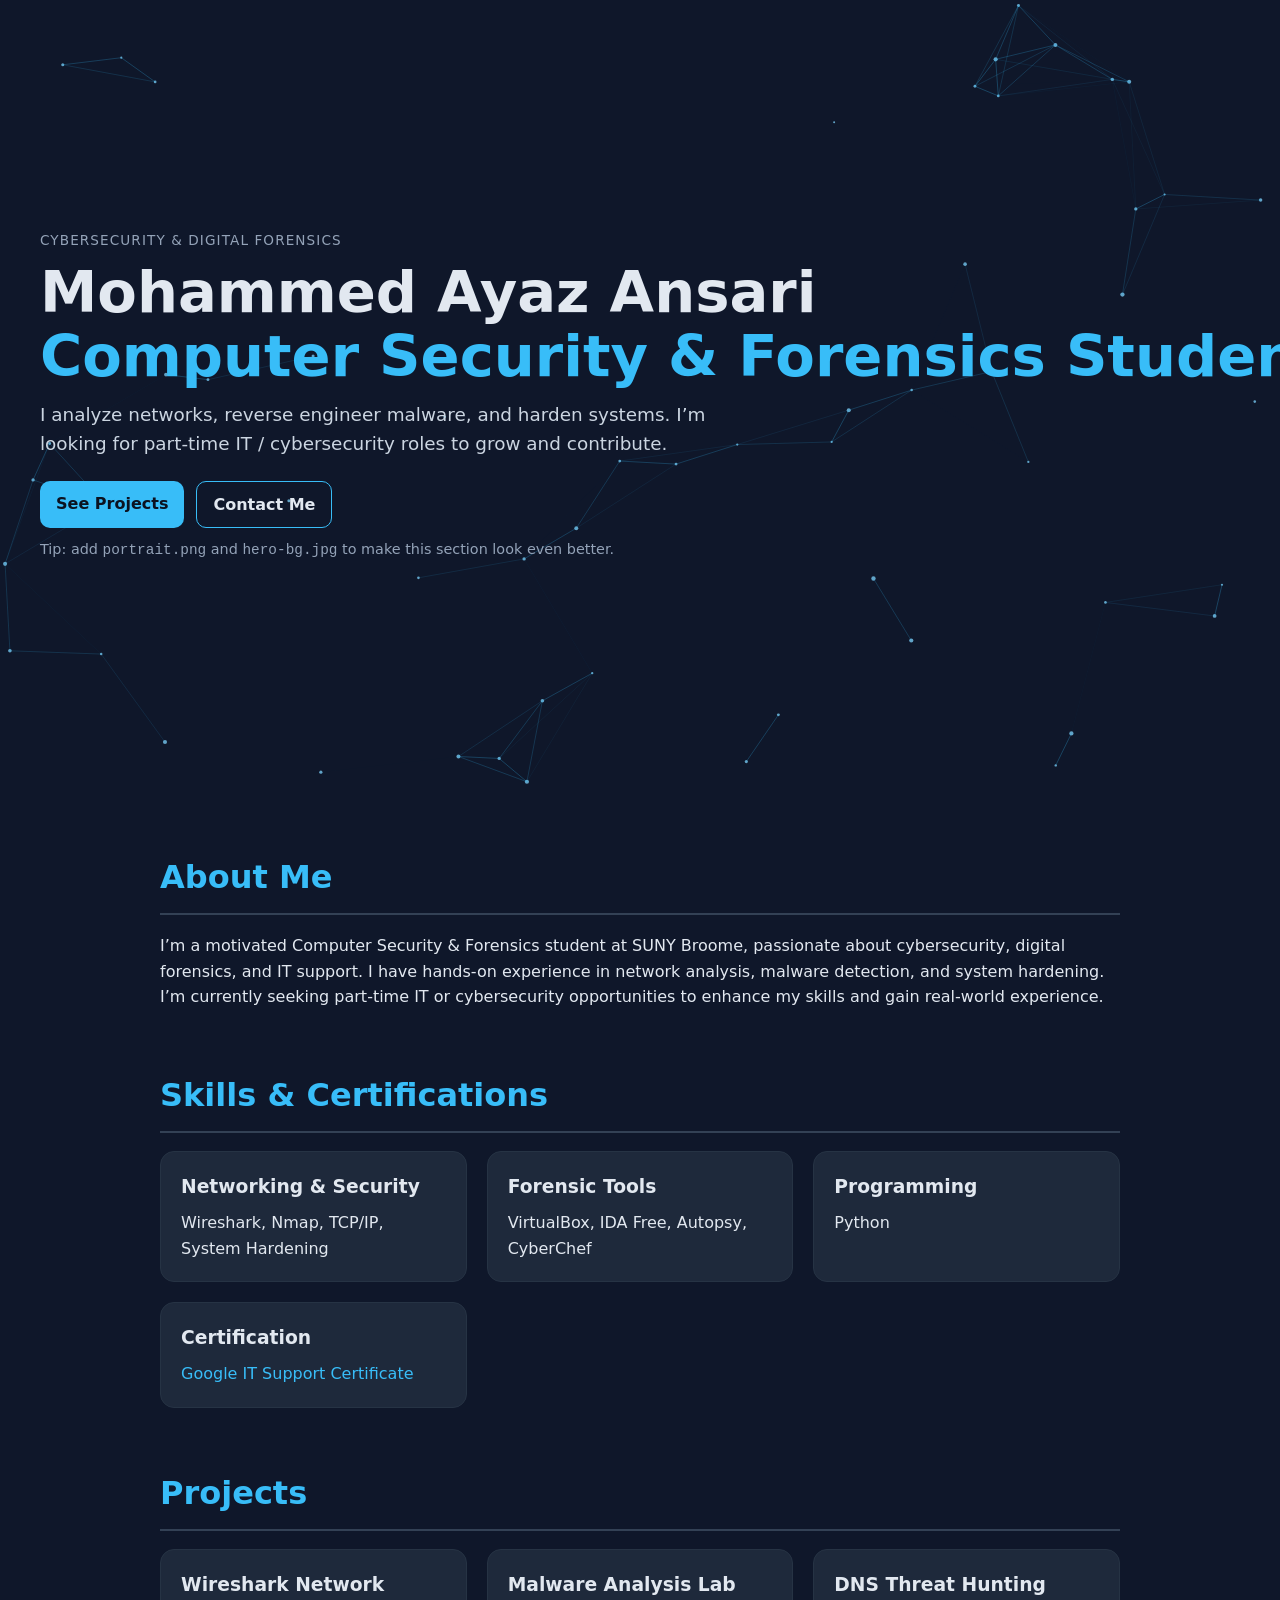
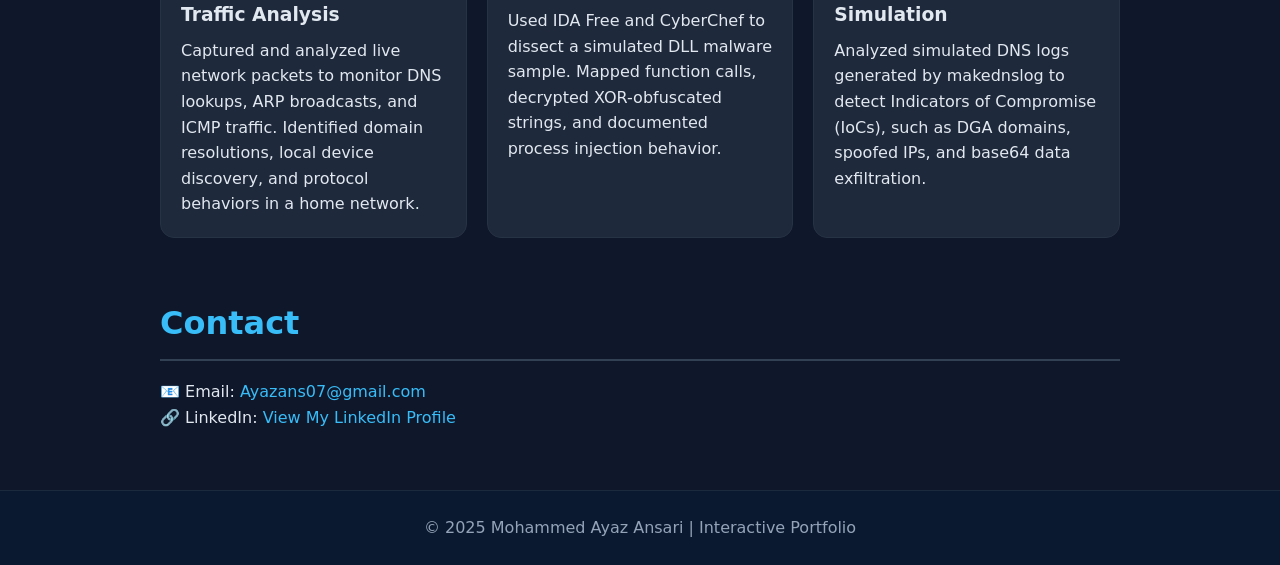
==== index.html @ b7a6ee18 "Update index.html" ====
<!DOCTYPE html>
<html lang="en">
<head>
  <meta charset="UTF-8" />
  <meta name="viewport" content="width=device-width, initial-scale=1.0"/>
  <title>Mohammed Ayaz Ansari | Cybersecurity Portfolio</title>
  <style>
    :root{
      --bg:#0f172a;        /* slate-900 */
      --panel:#1e293b;     /* slate-800 */
      --muted:#94a3b8;     /* slate-400 */
      --text:#e2e8f0;      /* slate-200 */
      --brand:#38bdf8;     /* sky-400 */
      --brand-2:#7dd3fc;   /* sky-300 */
    }
    *{margin:0;padding:0;box-sizing:border-box}
    html{scroll-behavior:smooth}
    body{background:var(--bg);color:var(--text);font-family:'Segoe UI',system-ui,-apple-system,Roboto,Arial,sans-serif;line-height:1.6}

    /* ===== Top Hero (split layout + particles) ===== */
    header.hero{
      position:relative;min-height:88vh;display:grid;place-items:center;overflow:hidden;
      padding:40px 20px;
      background:
        linear-gradient(to right, rgba(15,23,42,.9), rgba(15,23,42,.6)),
        url('hero-bg.jpg') center/cover no-repeat;
    }
    /* particle canvas sits behind content */
    #particles{
      position:absolute;inset:0;z-index:0;
    }
    .hero-inner{
      position:relative;z-index:1; /* above particles */
      max-width:1200px;width:100%;
      display:grid;grid-template-columns:1.2fr .8fr;gap:32px;align-items:center;
    }
    .eyebrow{
      letter-spacing:.08em;text-transform:uppercase;font-size:.85rem;color:var(--muted);
    }
    h1.hero-title{
      font-size:clamp(2rem,4vw + .5rem,3.6rem);line-height:1.1;margin:10px 0 10px;
    }
    .hero-title .name{color:var(--text);font-weight:800}
    .hero-title .typed{color:var(--brand);font-weight:700;white-space:nowrap}
    p.hero-sub{max-width:60ch;color:#cbd5e1;font-size:clamp(1rem,.6vw + .8rem,1.15rem);margin:12px 0 22px}
    .cta{display:flex;gap:12px;flex-wrap:wrap}
    .btn{padding:10px 16px;border-radius:10px;background:var(--brand);color:#0b1220;font-weight:600;text-decoration:none}
    .btn.ghost{background:transparent;border:1.5px solid var(--brand);color:var(--text)}

    .hero-image{display:flex;justify-content:center;align-items:end;min-height:320px}
    .hero-image img{
      width:min(420px,80%);height:auto;border-radius:16px;
      filter:drop-shadow(0 18px 30px rgba(56,189,248,.25));
      transform:translateY(6px)
    }
    .hint{margin-top:10px;font-size:.9rem;color:var(--muted)}

    @media (max-width:900px){
      .hero-inner{grid-template-columns:1fr}
      .hero-image{order:-1;min-height:220px}
      .hero-image img{width:62%}
    }

    /* ===== Sections ===== */
    section{max-width:1000px;margin:60px auto;padding:0 20px;opacity:0;transform:translateY(40px);transition:all .8s ease-out}
    section.visible{opacity:1;transform:translateY(0)}
    section h2{
      font-size:2rem;margin-bottom:18px;color:var(--brand);
      border-bottom:2px solid #334155;padding-bottom:10px
    }

    .skills,.projects{display:grid;grid-template-columns:repeat(auto-fit,minmax(250px,1fr));gap:20px}
    .card{
      background:var(--panel);padding:20px;border-radius:14px;
      transition:transform .5s ease, background .35s ease, box-shadow .35s ease;
      border:1px solid #263344
    }
    .card:hover{transform:translateY(-4px);background:#253246;box-shadow:0 10px 28px rgba(56,189,248,.18)}
    .card h3{margin-bottom:8px}

    a{color:var(--brand);text-decoration:none}
    footer{text-align:center;padding:24px;background:#0a192f;color:#94a3b8;margin-top:40px;border-top:1px solid #1b2a3d}
  </style>
</head>
<body>

  <!-- ===== HERO ===== -->
  <header class="hero">
    <canvas id="particles" aria-hidden="true"></canvas>

    <div class="hero-inner">
      <div class="hero-content">
        <p class="eyebrow">Cybersecurity & Digital Forensics</p>
        <h1 class="hero-title">
          <span class="name">Mohammed Ayaz Ansari</span><br/>
          <span class="typed" id="typed">Loading…</span>
        </h1>
        <p class="hero-sub">
          I analyze networks, reverse engineer malware, and harden systems.
          I’m looking for part-time IT / cybersecurity roles to grow and contribute.
        </p>
        <div class="cta">
          <a class="btn" href="#projects">See Projects</a>
          <a class="btn ghost" href="#contact">Contact Me</a>
        </div>
        <p class="hint">Tip: add <code>portrait.png</code> and <code>hero-bg.jpg</code> to make this section look even better.</p>
      </div>

      <div class="hero-image">
        <!-- If you later add a transparent cutout, name it portrait.png and swap the src -->
        <img src="profile.jpg" alt="Portrait of Mohammed Ayaz Ansari">
      </div>
    </div>
  </header>

  <!-- ===== ABOUT ===== -->
  <section id="about">
    <h2>About Me</h2>
    <p>
      I’m a motivated Computer Security & Forensics student at SUNY Broome, passionate about cybersecurity,
      digital forensics, and IT support. I have hands-on experience in network analysis, malware detection, and
      system hardening. I’m currently seeking part-time IT or cybersecurity opportunities to enhance my skills
      and gain real-world experience.
    </p>
  </section>

  <!-- ===== SKILLS ===== -->
  <section id="skills">
    <h2>Skills & Certifications</h2>
    <div class="skills">
      <div class="card">
        <h3>Networking & Security</h3>
        <p>Wireshark, Nmap, TCP/IP, System Hardening</p>
      </div>
      <div class="card">
        <h3>Forensic Tools</h3>
        <p>VirtualBox, IDA Free, Autopsy, CyberChef</p>
      </div>
      <div class="card">
        <h3>Programming</h3>
        <p>Python</p>
      </div>
      <div class="card">
        <h3>Certification</h3>
        <p><a href="https://coursera.org/verify/UZCYGSSQH49L" target="_blank" rel="noopener">Google IT Support Certificate</a></p>
      </div>
    </div>
  </section>

  <!-- ===== PROJECTS ===== -->
  <section id="projects">
    <h2>Projects</h2>
    <div class="projects">
      <div class="card">
        <h3>Wireshark Network Traffic Analysis</h3>
        <p>Captured and analyzed live network packets to monitor DNS lookups, ARP broadcasts, and ICMP traffic. Identified domain resolutions, local device discovery, and protocol behaviors in a home network.</p>
      </div>
      <div class="card">
        <h3>Malware Analysis Lab</h3>
        <p>Used IDA Free and CyberChef to dissect a simulated DLL malware sample. Mapped function calls, decrypted XOR-obfuscated strings, and documented process injection behavior.</p>
      </div>
      <div class="card">
        <h3>DNS Threat Hunting Simulation</h3>
        <p>Analyzed simulated DNS logs generated by makednslog to detect Indicators of Compromise (IoCs), such as DGA domains, spoofed IPs, and base64 data exfiltration.</p>
      </div>
    </div>
  </section>

  <!-- ===== CONTACT ===== -->
  <section id="contact">
    <h2>Contact</h2>
    <p>📧 Email: <a href="mailto:Ayazans07@gmail.com">Ayazans07@gmail.com</a></p>
    <p>🔗 LinkedIn: <a href="https://www.linkedin.com/public-profile/settings?trk=d_flagship3_profile_self_view_public_profile" target="_blank" rel="noopener">View My LinkedIn Profile</a></p>
  </section>

  <footer>
    &copy; 2025 Mohammed Ayaz Ansari | Interactive Portfolio
  </footer>

  <script>
    /* ========= Typing Effect ========= */
    (function(){
      const el = document.getElementById('typed');
      const roles = [
        "Computer Security & Forensics Student",
        "Malware Analysis Enthusiast",
        "Network Forensics Explorer",
        "Aspiring Cybersecurity Specialist"
      ];
      let i = 0, j = 0, typing = true, pause = 900;

      function tick(){
        const word = roles[i % roles.length];
        if(typing){
          el.textContent = word.slice(0, j++);
          if(j > word.length){ typing = false; setTimeout(tick, pause); return; }
        }else{
          el.textContent = word.slice(0, j--);
          if(j < 0){ typing = true; i++; }
        }
        setTimeout(tick, typing ? 45 : 35);
      }
      tick();
    })();

    /* ========= Particles Background (lightweight) ========= */
    (function(){
      const canvas = document.getElementById('particles');
      const ctx = canvas.getContext('2d');
      let W, H, points = [];

      function size(){ W = canvas.width = window.innerWidth; H = canvas.height = Math.max(400, window.innerHeight*0.88); }
      function rand(min,max){ return Math.random()*(max-min)+min; }

      function init(){
        size();
        points = [];
        const count = Math.min(90, Math.floor(W*H/18000));
        for(let i=0;i<count;i++){
          points.push({
            x: rand(0,W), y: rand(0,H),
            vx: rand(-.35,.35), vy: rand(-.35,.35),
            r: rand(1,2.2)
          });
        }
      }

      function step(){
        ctx.clearRect(0,0,W,H);
        // draw & move
        for(const p of points){
          p.x += p.vx; p.y += p.vy;
          if(p.x<0||p.x>W) p.vx*=-1;
          if(p.y<0||p.y>H) p.vy*=-1;

          ctx.beginPath();
          ctx.arc(p.x,p.y,p.r,0,Math.PI*2);
          ctx.fillStyle = "rgba(125, 211, 252, .75)"; // sky-300
          ctx.fill();
        }
        // soft connections
        for(let i=0;i<points.length;i++){
          for(let j=i+1;j<points.length;j++){
            const a = points[i], b = points[j];
            const dx = a.x-b.x, dy = a.y-b.y, d2 = dx*dx + dy*dy;
            if(d2 < 140*140){
              const alpha = 1 - (d2 / (140*140));
              ctx.strokeStyle = `rgba(56,189,248, ${alpha*.28})`; // sky-400
              ctx.lineWidth = 1;
              ctx.beginPath(); ctx.moveTo(a.x,a.y); ctx.lineTo(b.x,b.y); ctx.stroke();
            }
          }
        }
        requestAnimationFrame(step);
      }

      window.addEventListener('resize', init);
      init(); step();
    })();

    /* ========= Scroll reveal ========= */
    (function(){
      const sections = document.querySelectorAll('section');
      const io = new IntersectionObserver(entries=>{
        entries.forEach(e=>{ if(e.isIntersecting) e.target.classList.add('visible'); });
      }, {threshold:.18});
      sections.forEach(s=>io.observe(s));
    })();
  </script>
</body>
</html>
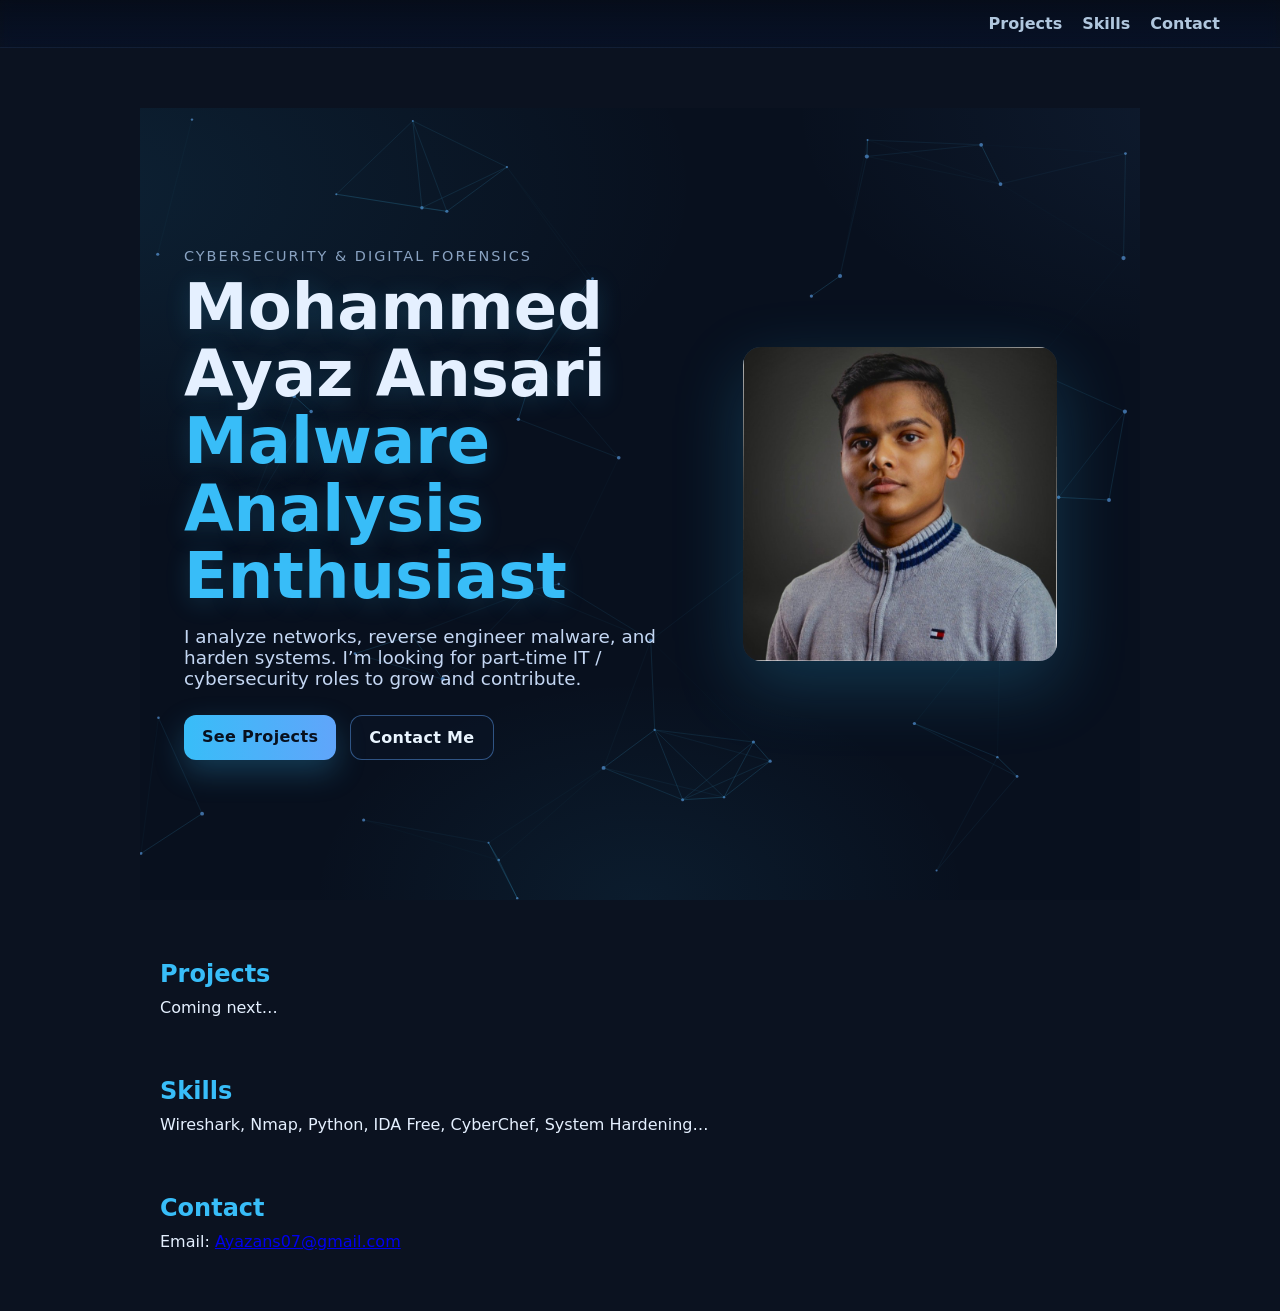
==== commit b04ba906: "Update index.html" ====
--- a/index.html
+++ b/index.html
@@ -1,271 +1,211 @@
 <!DOCTYPE html>
 <html lang="en">
 <head>
-  <meta charset="UTF-8" />
-  <meta name="viewport" content="width=device-width, initial-scale=1.0"/>
-  <title>Mohammed Ayaz Ansari | Cybersecurity Portfolio</title>
-  <style>
-    :root{
-      --bg:#0f172a;        /* slate-900 */
-      --panel:#1e293b;     /* slate-800 */
-      --muted:#94a3b8;     /* slate-400 */
-      --text:#e2e8f0;      /* slate-200 */
-      --brand:#38bdf8;     /* sky-400 */
-      --brand-2:#7dd3fc;   /* sky-300 */
-    }
-    *{margin:0;padding:0;box-sizing:border-box}
-    html{scroll-behavior:smooth}
-    body{background:var(--bg);color:var(--text);font-family:'Segoe UI',system-ui,-apple-system,Roboto,Arial,sans-serif;line-height:1.6}
-
-    /* ===== Top Hero (split layout + particles) ===== */
-    header.hero{
-      position:relative;min-height:88vh;display:grid;place-items:center;overflow:hidden;
-      padding:40px 20px;
-      background:
-        linear-gradient(to right, rgba(15,23,42,.9), rgba(15,23,42,.6)),
-        url('hero-bg.jpg') center/cover no-repeat;
-    }
-    /* particle canvas sits behind content */
-    #particles{
-      position:absolute;inset:0;z-index:0;
-    }
-    .hero-inner{
-      position:relative;z-index:1; /* above particles */
-      max-width:1200px;width:100%;
-      display:grid;grid-template-columns:1.2fr .8fr;gap:32px;align-items:center;
-    }
-    .eyebrow{
-      letter-spacing:.08em;text-transform:uppercase;font-size:.85rem;color:var(--muted);
-    }
-    h1.hero-title{
-      font-size:clamp(2rem,4vw + .5rem,3.6rem);line-height:1.1;margin:10px 0 10px;
-    }
-    .hero-title .name{color:var(--text);font-weight:800}
-    .hero-title .typed{color:var(--brand);font-weight:700;white-space:nowrap}
-    p.hero-sub{max-width:60ch;color:#cbd5e1;font-size:clamp(1rem,.6vw + .8rem,1.15rem);margin:12px 0 22px}
-    .cta{display:flex;gap:12px;flex-wrap:wrap}
-    .btn{padding:10px 16px;border-radius:10px;background:var(--brand);color:#0b1220;font-weight:600;text-decoration:none}
-    .btn.ghost{background:transparent;border:1.5px solid var(--brand);color:var(--text)}
-
-    .hero-image{display:flex;justify-content:center;align-items:end;min-height:320px}
-    .hero-image img{
-      width:min(420px,80%);height:auto;border-radius:16px;
-      filter:drop-shadow(0 18px 30px rgba(56,189,248,.25));
-      transform:translateY(6px)
-    }
-    .hint{margin-top:10px;font-size:.9rem;color:var(--muted)}
-
-    @media (max-width:900px){
-      .hero-inner{grid-template-columns:1fr}
-      .hero-image{order:-1;min-height:220px}
-      .hero-image img{width:62%}
-    }
-
-    /* ===== Sections ===== */
-    section{max-width:1000px;margin:60px auto;padding:0 20px;opacity:0;transform:translateY(40px);transition:all .8s ease-out}
-    section.visible{opacity:1;transform:translateY(0)}
-    section h2{
-      font-size:2rem;margin-bottom:18px;color:var(--brand);
-      border-bottom:2px solid #334155;padding-bottom:10px
-    }
-
-    .skills,.projects{display:grid;grid-template-columns:repeat(auto-fit,minmax(250px,1fr));gap:20px}
-    .card{
-      background:var(--panel);padding:20px;border-radius:14px;
-      transition:transform .5s ease, background .35s ease, box-shadow .35s ease;
-      border:1px solid #263344
-    }
-    .card:hover{transform:translateY(-4px);background:#253246;box-shadow:0 10px 28px rgba(56,189,248,.18)}
-    .card h3{margin-bottom:8px}
-
-    a{color:var(--brand);text-decoration:none}
-    footer{text-align:center;padding:24px;background:#0a192f;color:#94a3b8;margin-top:40px;border-top:1px solid #1b2a3d}
-  </style>
+<meta charset="utf-8" />
+<meta name="viewport" content="width=device-width, initial-scale=1" />
+<title>Mohammed Ayaz Ansari | Cybersecurity Portfolio</title>
+
+<style>
+  :root{
+    --bg:#0b1220;           /* deep navy */
+    --panel:#0f172a;        /* slate-900 */
+    --muted:#8aa3c2;        /* slate-400/blue */
+    --text:#e5f0ff;         /* light */
+    --brand:#38bdf8;        /* sky-400 */
+    --brand-2:#60a5fa;      /* blue-400 */
+    --ring:#134e6f;         /* accent ring */
+  }
+  *{box-sizing:border-box;margin:0;padding:0}
+  html{scroll-behavior:smooth}
+  body{font-family:system-ui,-apple-system,Segoe UI,Roboto,Inter,Arial,sans-serif;background:var(--bg);color:var(--text);}
+
+  /* ====== NAV (sticky) ====== */
+  header{
+    position:sticky; top:0; z-index:30;
+    backdrop-filter:saturate(150%) blur(6px);
+    background:linear-gradient(180deg, rgba(5,10,20,.6), rgba(5,10,20,0));
+    border-bottom:1px solid rgba(96,165,250,.12);
+  }
+  .nav{
+    max-width:1200px;margin:auto;padding:14px 20px;display:flex;gap:20px;align-items:center;justify-content:flex-end;
+  }
+  .nav a{color:#cfe7ff;text-decoration:none;font-weight:600;opacity:.85}
+  .nav a:hover{opacity:1;text-shadow:0 0 12px var(--brand)}
+
+  /* ====== HERO ====== */
+  .hero{
+    position:relative;min-height:88vh;display:grid;place-items:center;overflow:hidden;
+    background:
+      radial-gradient(1200px 600px at -10% 10%, rgba(56,189,248,.10), transparent 55%),
+      radial-gradient(900px 500px at 110% 0%, rgba(96,165,250,.08), transparent 50%),
+      radial-gradient(600px 400px at 50% 100%, rgba(56,189,248,.07), transparent 55%),
+      #08101e;
+  }
+  /* optional soft photo backdrop */
+  .hero::before{
+    content:""; position:absolute; inset:0; z-index:0;
+    background: url('hero-bg.jpg') center/cover no-repeat;
+    opacity:.08; pointer-events:none;
+  }
+  /* network particles canvas */
+  #net{
+    position:absolute; inset:0; z-index:1; pointer-events:none;
+    opacity:.65; mix-blend-mode:screen;
+  }
+
+  .hero-inner{
+    position:relative; z-index:2;
+    max-width:1200px; width:100%; padding:60px 24px;
+    display:grid; grid-template-columns:1.1fr .9fr; gap:40px; align-items:center;
+  }
+  .eyebrow{
+    letter-spacing:.14em; text-transform:uppercase; color:var(--muted);
+    font-size:.9rem; margin-bottom:10px;
+  }
+  .title{
+    line-height:1.05; font-weight:800;
+    font-size:clamp(2rem, calc(1.2rem + 3.5vw), 4rem);
+    text-shadow:0 4px 24px rgba(56,189,248,.18);
+  }
+  .title .line-2{ color:var(--brand); display:block; }
+  .sub{
+    margin-top:16px; max-width:60ch; color:#cfe2ff; opacity:.95;
+    font-size:clamp(1rem, .6vw + .9rem, 1.15rem);
+  }
+
+  .cta{ display:flex; gap:14px; margin-top:26px; flex-wrap:wrap; }
+  .btn{
+    padding:12px 18px; border-radius:12px; font-weight:700; letter-spacing:.02em;
+    text-decoration:none; display:inline-block; transition:transform .15s ease, box-shadow .2s ease;
+  }
+  .btn.primary{ background:linear-gradient(90deg, var(--brand), var(--brand-2)); color:#08101e; box-shadow:0 12px 30px rgba(56,189,248,.25);}
+  .btn.ghost{ border:1.5px solid rgba(96,165,250,.45); color:#eaf5ff; background:rgba(14,25,44,.35); }
+  .btn:hover{ transform:translateY(-2px); box-shadow:0 16px 36px rgba(56,189,248,.33); }
+
+  /* photo card */
+  .photo-wrap{
+    justify-self:center; width:min(420px, 80%); aspect-ratio:1/1; border-radius:18px; overflow:hidden;
+    box-shadow:0 24px 70px rgba(56,189,248,.22), inset 0 0 0 1px rgba(96,165,250,.25);
+    position:relative; isolation:isolate;
+  }
+  .photo-wrap::after{
+    content:""; position:absolute; inset:-18px; border-radius:28px; z-index:-1;
+    background:radial-gradient(400px 220px at 20% 10%, rgba(56,189,248,.25), transparent 60%);
+    filter:blur(30px);
+  }
+  .photo{ width:100%; height:100%; object-fit:cover; display:block; }
+
+  /* ===== Sections (placeholders so links work; fill later) ===== */
+  section{max-width:1000px;margin:60px auto;padding:0 20px;}
+  h2{color:var(--brand); margin-bottom:10px}
+
+  @media (max-width:960px){
+    .hero-inner{ grid-template-columns:1fr; gap:28px; }
+    .photo-wrap{ width:min(360px, 85%); }
+  }
+</style>
 </head>
 <body>
 
-  <!-- ===== HERO ===== -->
-  <header class="hero">
-    <canvas id="particles" aria-hidden="true"></canvas>
-
-    <div class="hero-inner">
-      <div class="hero-content">
-        <p class="eyebrow">Cybersecurity & Digital Forensics</p>
-        <h1 class="hero-title">
-          <span class="name">Mohammed Ayaz Ansari</span><br/>
-          <span class="typed" id="typed">Loading…</span>
-        </h1>
-        <p class="hero-sub">
-          I analyze networks, reverse engineer malware, and harden systems.
-          I’m looking for part-time IT / cybersecurity roles to grow and contribute.
-        </p>
-        <div class="cta">
-          <a class="btn" href="#projects">See Projects</a>
-          <a class="btn ghost" href="#contact">Contact Me</a>
-        </div>
-        <p class="hint">Tip: add <code>portrait.png</code> and <code>hero-bg.jpg</code> to make this section look even better.</p>
-      </div>
-
-      <div class="hero-image">
-        <!-- If you later add a transparent cutout, name it portrait.png and swap the src -->
-        <img src="profile.jpg" alt="Portrait of Mohammed Ayaz Ansari">
+<header>
+  <nav class="nav">
+    <a href="#projects">Projects</a>
+    <a href="#skills">Skills</a>
+    <a href="#contact">Contact</a>
+  </nav>
+</header>
+
+<section class="hero" aria-label="Hero">
+  <canvas id="net"></canvas>
+
+  <div class="hero-inner">
+    <div>
+      <div class="eyebrow">CYBERSECURITY & DIGITAL FORENSICS</div>
+      <h1 class="title">
+        Mohammed Ayaz Ansari
+        <span class="line-2">Malware Analysis Enthusiast</span>
+      </h1>
+      <p class="sub">
+        I analyze networks, reverse engineer malware, and harden systems.
+        I’m looking for part-time IT / cybersecurity roles to grow and contribute.
+      </p>
+      <div class="cta">
+        <a class="btn primary" href="#projects">See Projects</a>
+        <a class="btn ghost" href="#contact">Contact Me</a>
       </div>
     </div>
-  </header>
-
-  <!-- ===== ABOUT ===== -->
-  <section id="about">
-    <h2>About Me</h2>
-    <p>
-      I’m a motivated Computer Security & Forensics student at SUNY Broome, passionate about cybersecurity,
-      digital forensics, and IT support. I have hands-on experience in network analysis, malware detection, and
-      system hardening. I’m currently seeking part-time IT or cybersecurity opportunities to enhance my skills
-      and gain real-world experience.
-    </p>
-  </section>
-
-  <!-- ===== SKILLS ===== -->
-  <section id="skills">
-    <h2>Skills & Certifications</h2>
-    <div class="skills">
-      <div class="card">
-        <h3>Networking & Security</h3>
-        <p>Wireshark, Nmap, TCP/IP, System Hardening</p>
-      </div>
-      <div class="card">
-        <h3>Forensic Tools</h3>
-        <p>VirtualBox, IDA Free, Autopsy, CyberChef</p>
-      </div>
-      <div class="card">
-        <h3>Programming</h3>
-        <p>Python</p>
-      </div>
-      <div class="card">
-        <h3>Certification</h3>
-        <p><a href="https://coursera.org/verify/UZCYGSSQH49L" target="_blank" rel="noopener">Google IT Support Certificate</a></p>
-      </div>
+
+    <div class="photo-wrap">
+      <img src="profile.jpg" alt="Portrait of Mohammed Ayaz Ansari" class="photo">
     </div>
-  </section>
-
-  <!-- ===== PROJECTS ===== -->
-  <section id="projects">
-    <h2>Projects</h2>
-    <div class="projects">
-      <div class="card">
-        <h3>Wireshark Network Traffic Analysis</h3>
-        <p>Captured and analyzed live network packets to monitor DNS lookups, ARP broadcasts, and ICMP traffic. Identified domain resolutions, local device discovery, and protocol behaviors in a home network.</p>
-      </div>
-      <div class="card">
-        <h3>Malware Analysis Lab</h3>
-        <p>Used IDA Free and CyberChef to dissect a simulated DLL malware sample. Mapped function calls, decrypted XOR-obfuscated strings, and documented process injection behavior.</p>
-      </div>
-      <div class="card">
-        <h3>DNS Threat Hunting Simulation</h3>
-        <p>Analyzed simulated DNS logs generated by makednslog to detect Indicators of Compromise (IoCs), such as DGA domains, spoofed IPs, and base64 data exfiltration.</p>
-      </div>
-    </div>
-  </section>
-
-  <!-- ===== CONTACT ===== -->
-  <section id="contact">
-    <h2>Contact</h2>
-    <p>📧 Email: <a href="mailto:Ayazans07@gmail.com">Ayazans07@gmail.com</a></p>
-    <p>🔗 LinkedIn: <a href="https://www.linkedin.com/public-profile/settings?trk=d_flagship3_profile_self_view_public_profile" target="_blank" rel="noopener">View My LinkedIn Profile</a></p>
-  </section>
-
-  <footer>
-    &copy; 2025 Mohammed Ayaz Ansari | Interactive Portfolio
-  </footer>
-
-  <script>
-    /* ========= Typing Effect ========= */
-    (function(){
-      const el = document.getElementById('typed');
-      const roles = [
-        "Computer Security & Forensics Student",
-        "Malware Analysis Enthusiast",
-        "Network Forensics Explorer",
-        "Aspiring Cybersecurity Specialist"
-      ];
-      let i = 0, j = 0, typing = true, pause = 900;
-
-      function tick(){
-        const word = roles[i % roles.length];
-        if(typing){
-          el.textContent = word.slice(0, j++);
-          if(j > word.length){ typing = false; setTimeout(tick, pause); return; }
-        }else{
-          el.textContent = word.slice(0, j--);
-          if(j < 0){ typing = true; i++; }
-        }
-        setTimeout(tick, typing ? 45 : 35);
-      }
-      tick();
-    })();
-
-    /* ========= Particles Background (lightweight) ========= */
-    (function(){
-      const canvas = document.getElementById('particles');
-      const ctx = canvas.getContext('2d');
-      let W, H, points = [];
-
-      function size(){ W = canvas.width = window.innerWidth; H = canvas.height = Math.max(400, window.innerHeight*0.88); }
-      function rand(min,max){ return Math.random()*(max-min)+min; }
-
-      function init(){
-        size();
-        points = [];
-        const count = Math.min(90, Math.floor(W*H/18000));
-        for(let i=0;i<count;i++){
-          points.push({
-            x: rand(0,W), y: rand(0,H),
-            vx: rand(-.35,.35), vy: rand(-.35,.35),
-            r: rand(1,2.2)
-          });
+  </div>
+</section>
+
+<!-- Placeholder sections so nav anchors work; keep or replace with your full sections -->
+<section id="projects"><h2>Projects</h2><p>Coming next…</p></section>
+<section id="skills"><h2>Skills</h2><p>Wireshark, Nmap, Python, IDA Free, CyberChef, System Hardening…</p></section>
+<section id="contact"><h2>Contact</h2><p>Email: <a href="mailto:Ayazans07@gmail.com">Ayazans07@gmail.com</a></p></section>
+
+<script>
+/* === Lightweight “network” background === */
+(() => {
+  const c = document.getElementById('net');
+  const ctx = c.getContext('2d');
+  let W, H, pts = [];
+
+  function resize(){
+    W = c.width = c.offsetWidth = c.parentElement.clientWidth;
+    H = c.height = c.offsetHeight = c.parentElement.clientHeight;
+    make();
+  }
+  function rand(a,b){ return Math.random()*(b-a)+a; }
+
+  function make(){
+    pts.length = 0;
+    const n = Math.min(110, Math.floor(W*H/14000));
+    for(let i=0;i<n;i++){
+      pts.push({
+        x: rand(0,W), y: rand(0,H),
+        vx: rand(-.35,.35), vy: rand(-.35,.35),
+        r: rand(1,2.1)
+      });
+    }
+  }
+
+  function step(){
+    ctx.clearRect(0,0,W,H);
+
+    // nodes
+    for(const p of pts){
+      p.x += p.vx; p.y += p.vy;
+      if(p.x<0||p.x>W) p.vx*=-1;
+      if(p.y<0||p.y>H) p.vy*=-1;
+
+      ctx.beginPath();
+      ctx.arc(p.x,p.y,p.r,0,Math.PI*2);
+      ctx.fillStyle = "rgba(96,165,250,.9)";
+      ctx.fill();
+    }
+
+    // edges
+    for(let i=0;i<pts.length;i++){
+      for(let j=i+1;j<pts.length;j++){
+        const a=pts[i], b=pts[j];
+        const dx=a.x-b.x, dy=a.y-b.y, d2=dx*dx+dy*dy;
+        if(d2 < 150*150){
+          const alpha = 1 - (d2/(150*150));
+          ctx.strokeStyle = `rgba(56,189,248,${alpha*.28})`;
+          ctx.lineWidth = 1;
+          ctx.beginPath(); ctx.moveTo(a.x,a.y); ctx.lineTo(b.x,b.y); ctx.stroke();
         }
       }
-
-      function step(){
-        ctx.clearRect(0,0,W,H);
-        // draw & move
-        for(const p of points){
-          p.x += p.vx; p.y += p.vy;
-          if(p.x<0||p.x>W) p.vx*=-1;
-          if(p.y<0||p.y>H) p.vy*=-1;
-
-          ctx.beginPath();
-          ctx.arc(p.x,p.y,p.r,0,Math.PI*2);
-          ctx.fillStyle = "rgba(125, 211, 252, .75)"; // sky-300
-          ctx.fill();
-        }
-        // soft connections
-        for(let i=0;i<points.length;i++){
-          for(let j=i+1;j<points.length;j++){
-            const a = points[i], b = points[j];
-            const dx = a.x-b.x, dy = a.y-b.y, d2 = dx*dx + dy*dy;
-            if(d2 < 140*140){
-              const alpha = 1 - (d2 / (140*140));
-              ctx.strokeStyle = `rgba(56,189,248, ${alpha*.28})`; // sky-400
-              ctx.lineWidth = 1;
-              ctx.beginPath(); ctx.moveTo(a.x,a.y); ctx.lineTo(b.x,b.y); ctx.stroke();
-            }
-          }
-        }
-        requestAnimationFrame(step);
-      }
-
-      window.addEventListener('resize', init);
-      init(); step();
-    })();
-
-    /* ========= Scroll reveal ========= */
-    (function(){
-      const sections = document.querySelectorAll('section');
-      const io = new IntersectionObserver(entries=>{
-        entries.forEach(e=>{ if(e.isIntersecting) e.target.classList.add('visible'); });
-      }, {threshold:.18});
-      sections.forEach(s=>io.observe(s));
-    })();
-  </script>
+    }
+    requestAnimationFrame(step);
+  }
+
+  window.addEventListener('resize', resize);
+  resize(); step();
+})();
+</script>
 </body>
 </html>
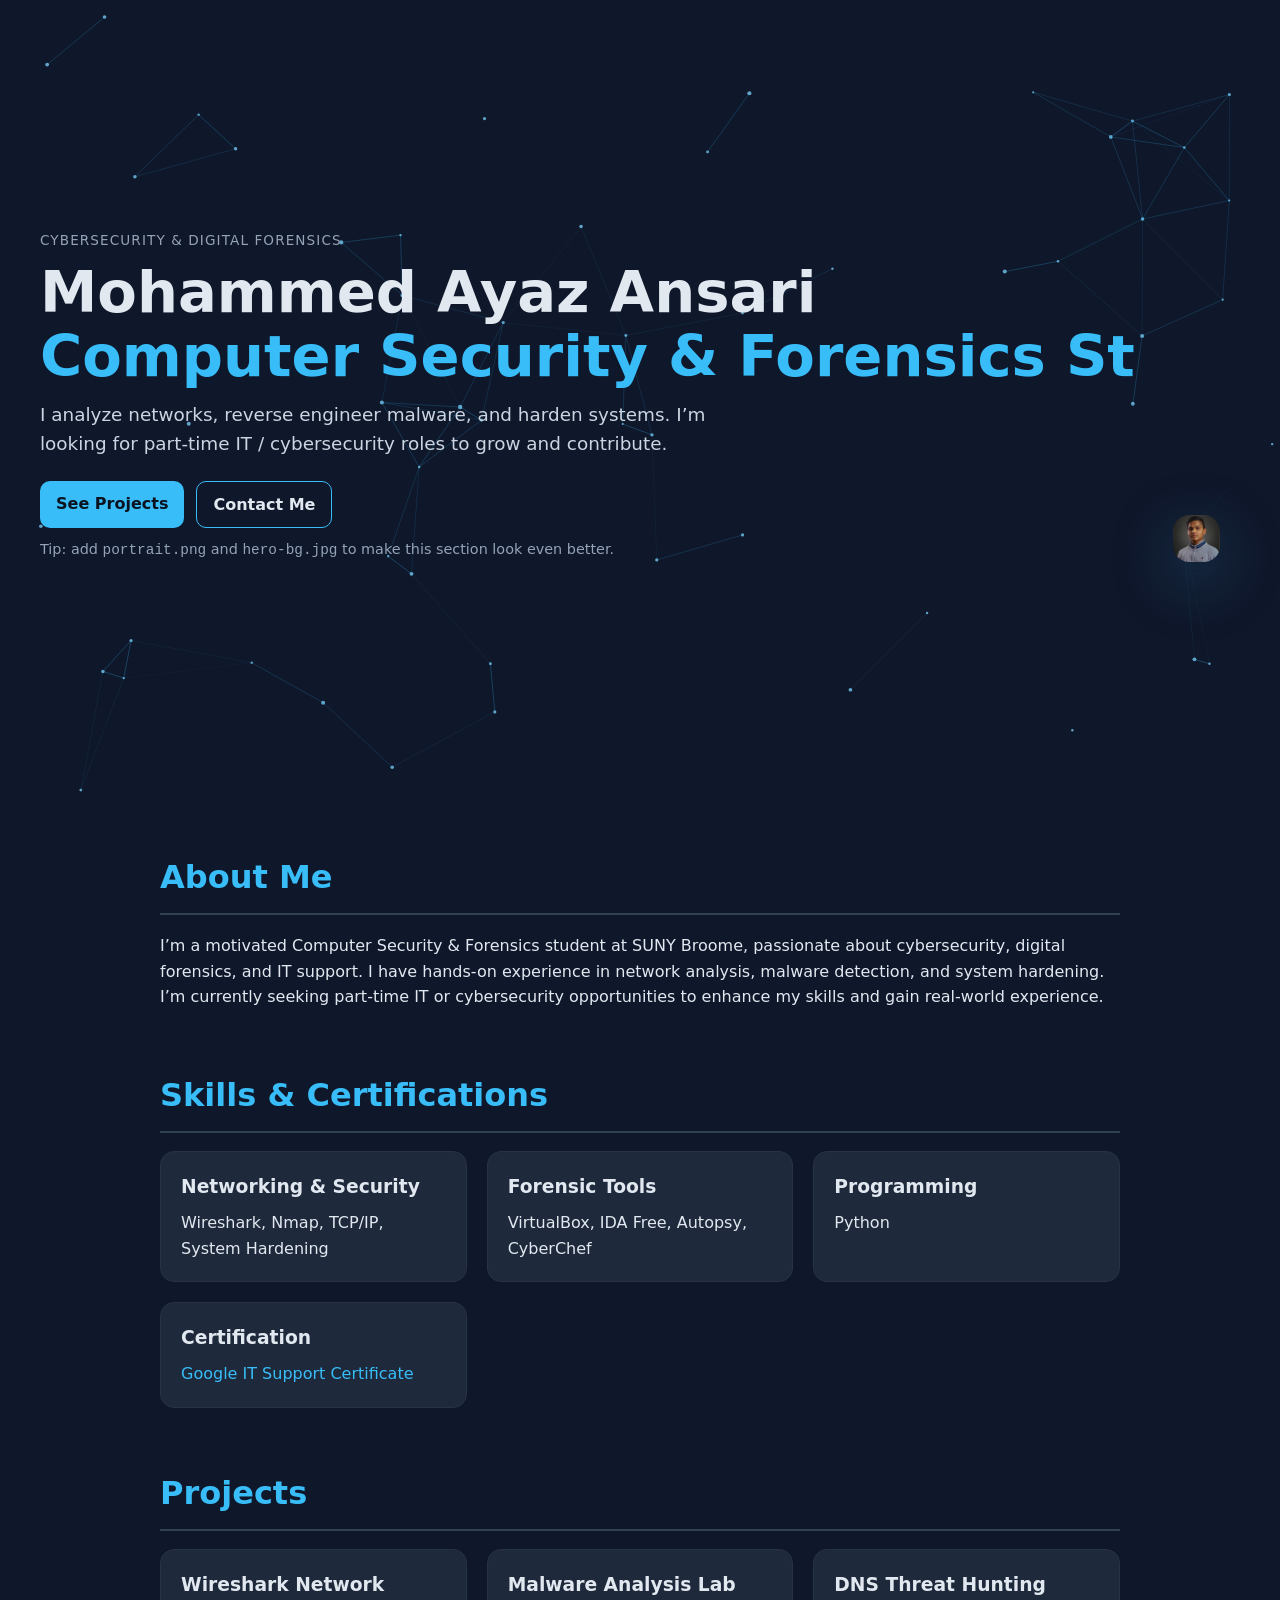
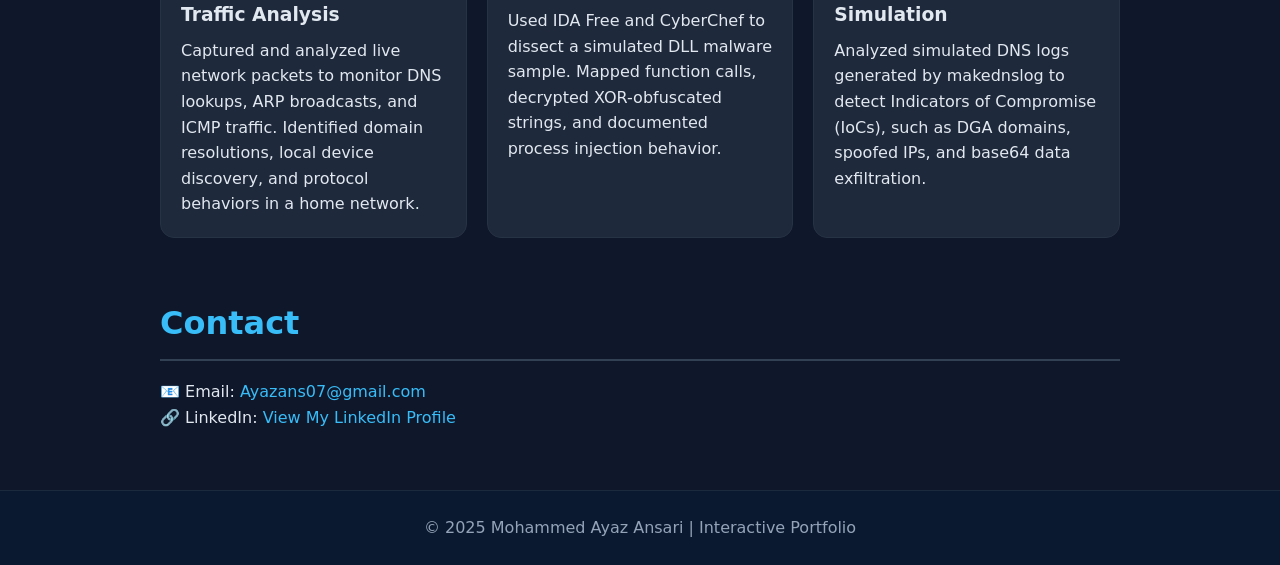
==== commit 7c0da30b: "Update index.html" ====
--- a/index.html
+++ b/index.html
@@ -1,211 +1,271 @@
 <!DOCTYPE html>
 <html lang="en">
 <head>
-<meta charset="utf-8" />
-<meta name="viewport" content="width=device-width, initial-scale=1" />
-<title>Mohammed Ayaz Ansari | Cybersecurity Portfolio</title>
-
-<style>
-  :root{
-    --bg:#0b1220;           /* deep navy */
-    --panel:#0f172a;        /* slate-900 */
-    --muted:#8aa3c2;        /* slate-400/blue */
-    --text:#e5f0ff;         /* light */
-    --brand:#38bdf8;        /* sky-400 */
-    --brand-2:#60a5fa;      /* blue-400 */
-    --ring:#134e6f;         /* accent ring */
-  }
-  *{box-sizing:border-box;margin:0;padding:0}
-  html{scroll-behavior:smooth}
-  body{font-family:system-ui,-apple-system,Segoe UI,Roboto,Inter,Arial,sans-serif;background:var(--bg);color:var(--text);}
-
-  /* ====== NAV (sticky) ====== */
-  header{
-    position:sticky; top:0; z-index:30;
-    backdrop-filter:saturate(150%) blur(6px);
-    background:linear-gradient(180deg, rgba(5,10,20,.6), rgba(5,10,20,0));
-    border-bottom:1px solid rgba(96,165,250,.12);
-  }
-  .nav{
-    max-width:1200px;margin:auto;padding:14px 20px;display:flex;gap:20px;align-items:center;justify-content:flex-end;
-  }
-  .nav a{color:#cfe7ff;text-decoration:none;font-weight:600;opacity:.85}
-  .nav a:hover{opacity:1;text-shadow:0 0 12px var(--brand)}
-
-  /* ====== HERO ====== */
-  .hero{
-    position:relative;min-height:88vh;display:grid;place-items:center;overflow:hidden;
-    background:
-      radial-gradient(1200px 600px at -10% 10%, rgba(56,189,248,.10), transparent 55%),
-      radial-gradient(900px 500px at 110% 0%, rgba(96,165,250,.08), transparent 50%),
-      radial-gradient(600px 400px at 50% 100%, rgba(56,189,248,.07), transparent 55%),
-      #08101e;
-  }
-  /* optional soft photo backdrop */
-  .hero::before{
-    content:""; position:absolute; inset:0; z-index:0;
-    background: url('hero-bg.jpg') center/cover no-repeat;
-    opacity:.08; pointer-events:none;
-  }
-  /* network particles canvas */
-  #net{
-    position:absolute; inset:0; z-index:1; pointer-events:none;
-    opacity:.65; mix-blend-mode:screen;
-  }
-
-  .hero-inner{
-    position:relative; z-index:2;
-    max-width:1200px; width:100%; padding:60px 24px;
-    display:grid; grid-template-columns:1.1fr .9fr; gap:40px; align-items:center;
-  }
-  .eyebrow{
-    letter-spacing:.14em; text-transform:uppercase; color:var(--muted);
-    font-size:.9rem; margin-bottom:10px;
-  }
-  .title{
-    line-height:1.05; font-weight:800;
-    font-size:clamp(2rem, calc(1.2rem + 3.5vw), 4rem);
-    text-shadow:0 4px 24px rgba(56,189,248,.18);
-  }
-  .title .line-2{ color:var(--brand); display:block; }
-  .sub{
-    margin-top:16px; max-width:60ch; color:#cfe2ff; opacity:.95;
-    font-size:clamp(1rem, .6vw + .9rem, 1.15rem);
-  }
-
-  .cta{ display:flex; gap:14px; margin-top:26px; flex-wrap:wrap; }
-  .btn{
-    padding:12px 18px; border-radius:12px; font-weight:700; letter-spacing:.02em;
-    text-decoration:none; display:inline-block; transition:transform .15s ease, box-shadow .2s ease;
-  }
-  .btn.primary{ background:linear-gradient(90deg, var(--brand), var(--brand-2)); color:#08101e; box-shadow:0 12px 30px rgba(56,189,248,.25);}
-  .btn.ghost{ border:1.5px solid rgba(96,165,250,.45); color:#eaf5ff; background:rgba(14,25,44,.35); }
-  .btn:hover{ transform:translateY(-2px); box-shadow:0 16px 36px rgba(56,189,248,.33); }
-
-  /* photo card */
-  .photo-wrap{
-    justify-self:center; width:min(420px, 80%); aspect-ratio:1/1; border-radius:18px; overflow:hidden;
-    box-shadow:0 24px 70px rgba(56,189,248,.22), inset 0 0 0 1px rgba(96,165,250,.25);
-    position:relative; isolation:isolate;
-  }
-  .photo-wrap::after{
-    content:""; position:absolute; inset:-18px; border-radius:28px; z-index:-1;
-    background:radial-gradient(400px 220px at 20% 10%, rgba(56,189,248,.25), transparent 60%);
-    filter:blur(30px);
-  }
-  .photo{ width:100%; height:100%; object-fit:cover; display:block; }
-
-  /* ===== Sections (placeholders so links work; fill later) ===== */
-  section{max-width:1000px;margin:60px auto;padding:0 20px;}
-  h2{color:var(--brand); margin-bottom:10px}
-
-  @media (max-width:960px){
-    .hero-inner{ grid-template-columns:1fr; gap:28px; }
-    .photo-wrap{ width:min(360px, 85%); }
-  }
-</style>
+  <meta charset="UTF-8" />
+  <meta name="viewport" content="width=device-width, initial-scale=1.0"/>
+  <title>Mohammed Ayaz Ansari | Cybersecurity Portfolio</title>
+  <style>
+    :root{
+      --bg:#0f172a;        /* slate-900 */
+      --panel:#1e293b;     /* slate-800 */
+      --muted:#94a3b8;     /* slate-400 */
+      --text:#e2e8f0;      /* slate-200 */
+      --brand:#38bdf8;     /* sky-400 */
+      --brand-2:#7dd3fc;   /* sky-300 */
+    }
+    *{margin:0;padding:0;box-sizing:border-box}
+    html{scroll-behavior:smooth}
+    body{background:var(--bg);color:var(--text);font-family:'Segoe UI',system-ui,-apple-system,Roboto,Arial,sans-serif;line-height:1.6}
+
+    /* ===== Top Hero (split layout + particles) ===== */
+    header.hero{
+      position:relative;min-height:88vh;display:grid;place-items:center;overflow:hidden;
+      padding:40px 20px;
+      background:
+        linear-gradient(to right, rgba(15,23,42,.9), rgba(15,23,42,.6)),
+        url('hero-bg.jpg') center/cover no-repeat;
+    }
+    /* particle canvas sits behind content */
+    #particles{
+      position:absolute;inset:0;z-index:0;
+    }
+    .hero-inner{
+      position:relative;z-index:1; /* above particles */
+      max-width:1200px;width:100%;
+      display:grid;grid-template-columns:1.2fr .8fr;gap:32px;align-items:center;
+    }
+    .eyebrow{
+      letter-spacing:.08em;text-transform:uppercase;font-size:.85rem;color:var(--muted);
+    }
+    h1.hero-title{
+      font-size:clamp(2rem,4vw + .5rem,3.6rem);line-height:1.1;margin:10px 0 10px;
+    }
+    .hero-title .name{color:var(--text);font-weight:800}
+    .hero-title .typed{color:var(--brand);font-weight:700;white-space:nowrap}
+    p.hero-sub{max-width:60ch;color:#cbd5e1;font-size:clamp(1rem,.6vw + .8rem,1.15rem);margin:12px 0 22px}
+    .cta{display:flex;gap:12px;flex-wrap:wrap}
+    .btn{padding:10px 16px;border-radius:10px;background:var(--brand);color:#0b1220;font-weight:600;text-decoration:none}
+    .btn.ghost{background:transparent;border:1.5px solid var(--brand);color:var(--text)}
+
+    .hero-image{display:flex;justify-content:center;align-items:end;min-height:320px}
+    .hero-image img{
+      width:min(420px,80%);height:auto;border-radius:16px;
+      filter:drop-shadow(0 18px 30px rgba(56,189,248,.25));
+      transform:translateY(6px)
+    }
+    .hint{margin-top:10px;font-size:.9rem;color:var(--muted)}
+
+    @media (max-width:900px){
+      .hero-inner{grid-template-columns:1fr}
+      .hero-image{order:-1;min-height:220px}
+      .hero-image img{width:62%}
+    }
+
+    /* ===== Sections ===== */
+    section{max-width:1000px;margin:60px auto;padding:0 20px;opacity:0;transform:translateY(40px);transition:all .8s ease-out}
+    section.visible{opacity:1;transform:translateY(0)}
+    section h2{
+      font-size:2rem;margin-bottom:18px;color:var(--brand);
+      border-bottom:2px solid #334155;padding-bottom:10px
+    }
+
+    .skills,.projects{display:grid;grid-template-columns:repeat(auto-fit,minmax(250px,1fr));gap:20px}
+    .card{
+      background:var(--panel);padding:20px;border-radius:14px;
+      transition:transform .5s ease, background .35s ease, box-shadow .35s ease;
+      border:1px solid #263344
+    }
+    .card:hover{transform:translateY(-4px);background:#253246;box-shadow:0 10px 28px rgba(56,189,248,.18)}
+    .card h3{margin-bottom:8px}
+
+    a{color:var(--brand);text-decoration:none}
+    footer{text-align:center;padding:24px;background:#0a192f;color:#94a3b8;margin-top:40px;border-top:1px solid #1b2a3d}
+  </style>
 </head>
 <body>
 
-<header>
-  <nav class="nav">
-    <a href="#projects">Projects</a>
-    <a href="#skills">Skills</a>
-    <a href="#contact">Contact</a>
-  </nav>
-</header>
-
-<section class="hero" aria-label="Hero">
-  <canvas id="net"></canvas>
-
-  <div class="hero-inner">
-    <div>
-      <div class="eyebrow">CYBERSECURITY & DIGITAL FORENSICS</div>
-      <h1 class="title">
-        Mohammed Ayaz Ansari
-        <span class="line-2">Malware Analysis Enthusiast</span>
-      </h1>
-      <p class="sub">
-        I analyze networks, reverse engineer malware, and harden systems.
-        I’m looking for part-time IT / cybersecurity roles to grow and contribute.
-      </p>
-      <div class="cta">
-        <a class="btn primary" href="#projects">See Projects</a>
-        <a class="btn ghost" href="#contact">Contact Me</a>
+  <!-- ===== HERO ===== -->
+  <header class="hero">
+    <canvas id="particles" aria-hidden="true"></canvas>
+
+    <div class="hero-inner">
+      <div class="hero-content">
+        <p class="eyebrow">Cybersecurity & Digital Forensics</p>
+        <h1 class="hero-title">
+          <span class="name">Mohammed Ayaz Ansari</span><br/>
+          <span class="typed" id="typed">Loading…</span>
+        </h1>
+        <p class="hero-sub">
+          I analyze networks, reverse engineer malware, and harden systems.
+          I’m looking for part-time IT / cybersecurity roles to grow and contribute.
+        </p>
+        <div class="cta">
+          <a class="btn" href="#projects">See Projects</a>
+          <a class="btn ghost" href="#contact">Contact Me</a>
+        </div>
+        <p class="hint">Tip: add <code>portrait.png</code> and <code>hero-bg.jpg</code> to make this section look even better.</p>
+      </div>
+
+      <div class="hero-image">
+        <!-- If you later add a transparent cutout, name it portrait.png and swap the src -->
+        <img src="profile.jpg" alt="Portrait of Mohammed Ayaz Ansari">
       </div>
     </div>
-
-    <div class="photo-wrap">
-      <img src="profile.jpg" alt="Portrait of Mohammed Ayaz Ansari" class="photo">
+  </header>
+
+  <!-- ===== ABOUT ===== -->
+  <section id="about">
+    <h2>About Me</h2>
+    <p>
+      I’m a motivated Computer Security & Forensics student at SUNY Broome, passionate about cybersecurity,
+      digital forensics, and IT support. I have hands-on experience in network analysis, malware detection, and
+      system hardening. I’m currently seeking part-time IT or cybersecurity opportunities to enhance my skills
+      and gain real-world experience.
+    </p>
+  </section>
+
+  <!-- ===== SKILLS ===== -->
+  <section id="skills">
+    <h2>Skills & Certifications</h2>
+    <div class="skills">
+      <div class="card">
+        <h3>Networking & Security</h3>
+        <p>Wireshark, Nmap, TCP/IP, System Hardening</p>
+      </div>
+      <div class="card">
+        <h3>Forensic Tools</h3>
+        <p>VirtualBox, IDA Free, Autopsy, CyberChef</p>
+      </div>
+      <div class="card">
+        <h3>Programming</h3>
+        <p>Python</p>
+      </div>
+      <div class="card">
+        <h3>Certification</h3>
+        <p><a href="https://coursera.org/verify/UZCYGSSQH49L" target="_blank" rel="noopener">Google IT Support Certificate</a></p>
+      </div>
     </div>
-  </div>
-</section>
-
-<!-- Placeholder sections so nav anchors work; keep or replace with your full sections -->
-<section id="projects"><h2>Projects</h2><p>Coming next…</p></section>
-<section id="skills"><h2>Skills</h2><p>Wireshark, Nmap, Python, IDA Free, CyberChef, System Hardening…</p></section>
-<section id="contact"><h2>Contact</h2><p>Email: <a href="mailto:Ayazans07@gmail.com">Ayazans07@gmail.com</a></p></section>
-
-<script>
-/* === Lightweight “network” background === */
-(() => {
-  const c = document.getElementById('net');
-  const ctx = c.getContext('2d');
-  let W, H, pts = [];
-
-  function resize(){
-    W = c.width = c.offsetWidth = c.parentElement.clientWidth;
-    H = c.height = c.offsetHeight = c.parentElement.clientHeight;
-    make();
-  }
-  function rand(a,b){ return Math.random()*(b-a)+a; }
-
-  function make(){
-    pts.length = 0;
-    const n = Math.min(110, Math.floor(W*H/14000));
-    for(let i=0;i<n;i++){
-      pts.push({
-        x: rand(0,W), y: rand(0,H),
-        vx: rand(-.35,.35), vy: rand(-.35,.35),
-        r: rand(1,2.1)
-      });
-    }
-  }
-
-  function step(){
-    ctx.clearRect(0,0,W,H);
-
-    // nodes
-    for(const p of pts){
-      p.x += p.vx; p.y += p.vy;
-      if(p.x<0||p.x>W) p.vx*=-1;
-      if(p.y<0||p.y>H) p.vy*=-1;
-
-      ctx.beginPath();
-      ctx.arc(p.x,p.y,p.r,0,Math.PI*2);
-      ctx.fillStyle = "rgba(96,165,250,.9)";
-      ctx.fill();
-    }
-
-    // edges
-    for(let i=0;i<pts.length;i++){
-      for(let j=i+1;j<pts.length;j++){
-        const a=pts[i], b=pts[j];
-        const dx=a.x-b.x, dy=a.y-b.y, d2=dx*dx+dy*dy;
-        if(d2 < 150*150){
-          const alpha = 1 - (d2/(150*150));
-          ctx.strokeStyle = `rgba(56,189,248,${alpha*.28})`;
-          ctx.lineWidth = 1;
-          ctx.beginPath(); ctx.moveTo(a.x,a.y); ctx.lineTo(b.x,b.y); ctx.stroke();
-        }
+  </section>
+
+  <!-- ===== PROJECTS ===== -->
+  <section id="projects">
+    <h2>Projects</h2>
+    <div class="projects">
+      <div class="card">
+        <h3>Wireshark Network Traffic Analysis</h3>
+        <p>Captured and analyzed live network packets to monitor DNS lookups, ARP broadcasts, and ICMP traffic. Identified domain resolutions, local device discovery, and protocol behaviors in a home network.</p>
+      </div>
+      <div class="card">
+        <h3>Malware Analysis Lab</h3>
+        <p>Used IDA Free and CyberChef to dissect a simulated DLL malware sample. Mapped function calls, decrypted XOR-obfuscated strings, and documented process injection behavior.</p>
+      </div>
+      <div class="card">
+        <h3>DNS Threat Hunting Simulation</h3>
+        <p>Analyzed simulated DNS logs generated by makednslog to detect Indicators of Compromise (IoCs), such as DGA domains, spoofed IPs, and base64 data exfiltration.</p>
+      </div>
+    </div>
+  </section>
+
+  <!-- ===== CONTACT ===== -->
+  <section id="contact">
+    <h2>Contact</h2>
+    <p>📧 Email: <a href="mailto:Ayazans07@gmail.com">Ayazans07@gmail.com</a></p>
+    <p>🔗 LinkedIn: <a href="https://www.linkedin.com/public-profile/settings?trk=d_flagship3_profile_self_view_public_profile" target="_blank" rel="noopener">View My LinkedIn Profile</a></p>
+  </section>
+
+  <footer>
+    &copy; 2025 Mohammed Ayaz Ansari | Interactive Portfolio
+  </footer>
+
+  <script>
+    /* ========= Typing Effect ========= */
+    (function(){
+      const el = document.getElementById('typed');
+      const roles = [
+        "Computer Security & Forensics Student",
+        "Malware Analysis Enthusiast",
+        "Network Forensics Explorer",
+        "Aspiring Cybersecurity Specialist"
+      ];
+      let i = 0, j = 0, typing = true, pause = 900;
+
+      function tick(){
+        const word = roles[i % roles.length];
+        if(typing){
+          el.textContent = word.slice(0, j++);
+          if(j > word.length){ typing = false; setTimeout(tick, pause); return; }
+        }else{
+          el.textContent = word.slice(0, j--);
+          if(j < 0){ typing = true; i++; }
+        }
+        setTimeout(tick, typing ? 45 : 35);
       }
-    }
-    requestAnimationFrame(step);
-  }
-
-  window.addEventListener('resize', resize);
-  resize(); step();
-})();
-</script>
+      tick();
+    })();
+
+    /* ========= Particles Background (lightweight) ========= */
+    (function(){
+      const canvas = document.getElementById('particles');
+      const ctx = canvas.getContext('2d');
+      let W, H, points = [];
+
+      function size(){ W = canvas.width = window.innerWidth; H = canvas.height = Math.max(400, window.innerHeight*0.88); }
+      function rand(min,max){ return Math.random()*(max-min)+min; }
+
+      function init(){
+        size();
+        points = [];
+        const count = Math.min(90, Math.floor(W*H/18000));
+        for(let i=0;i<count;i++){
+          points.push({
+            x: rand(0,W), y: rand(0,H),
+            vx: rand(-.35,.35), vy: rand(-.35,.35),
+            r: rand(1,2.2)
+          });
+        }
+      }
+
+      function step(){
+        ctx.clearRect(0,0,W,H);
+        // draw & move
+        for(const p of points){
+          p.x += p.vx; p.y += p.vy;
+          if(p.x<0||p.x>W) p.vx*=-1;
+          if(p.y<0||p.y>H) p.vy*=-1;
+
+          ctx.beginPath();
+          ctx.arc(p.x,p.y,p.r,0,Math.PI*2);
+          ctx.fillStyle = "rgba(125, 211, 252, .75)"; // sky-300
+          ctx.fill();
+        }
+        // soft connections
+        for(let i=0;i<points.length;i++){
+          for(let j=i+1;j<points.length;j++){
+            const a = points[i], b = points[j];
+            const dx = a.x-b.x, dy = a.y-b.y, d2 = dx*dx + dy*dy;
+            if(d2 < 140*140){
+              const alpha = 1 - (d2 / (140*140));
+              ctx.strokeStyle = `rgba(56,189,248, ${alpha*.28})`; // sky-400
+              ctx.lineWidth = 1;
+              ctx.beginPath(); ctx.moveTo(a.x,a.y); ctx.lineTo(b.x,b.y); ctx.stroke();
+            }
+          }
+        }
+        requestAnimationFrame(step);
+      }
+
+      window.addEventListener('resize', init);
+      init(); step();
+    })();
+
+    /* ========= Scroll reveal ========= */
+    (function(){
+      const sections = document.querySelectorAll('section');
+      const io = new IntersectionObserver(entries=>{
+        entries.forEach(e=>{ if(e.isIntersecting) e.target.classList.add('visible'); });
+      }, {threshold:.18});
+      sections.forEach(s=>io.observe(s));
+    })();
+  </script>
 </body>
 </html>
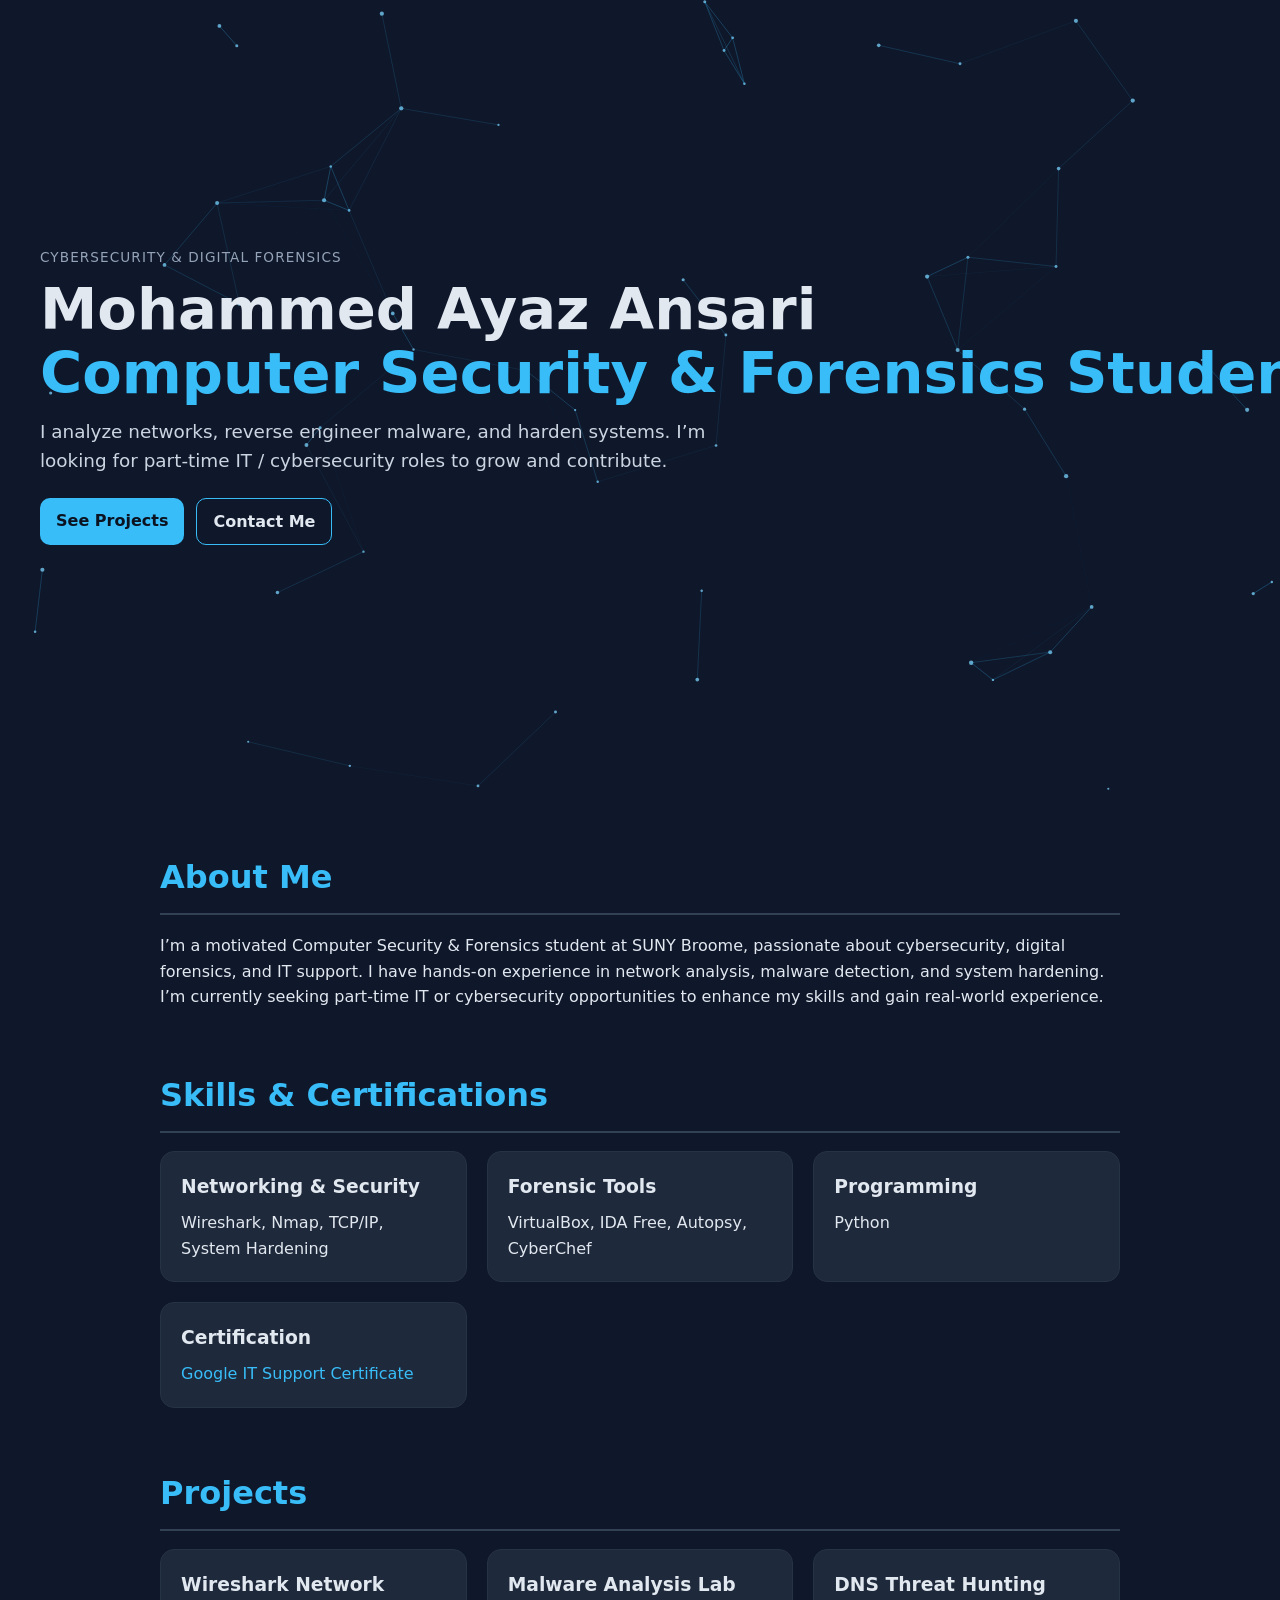
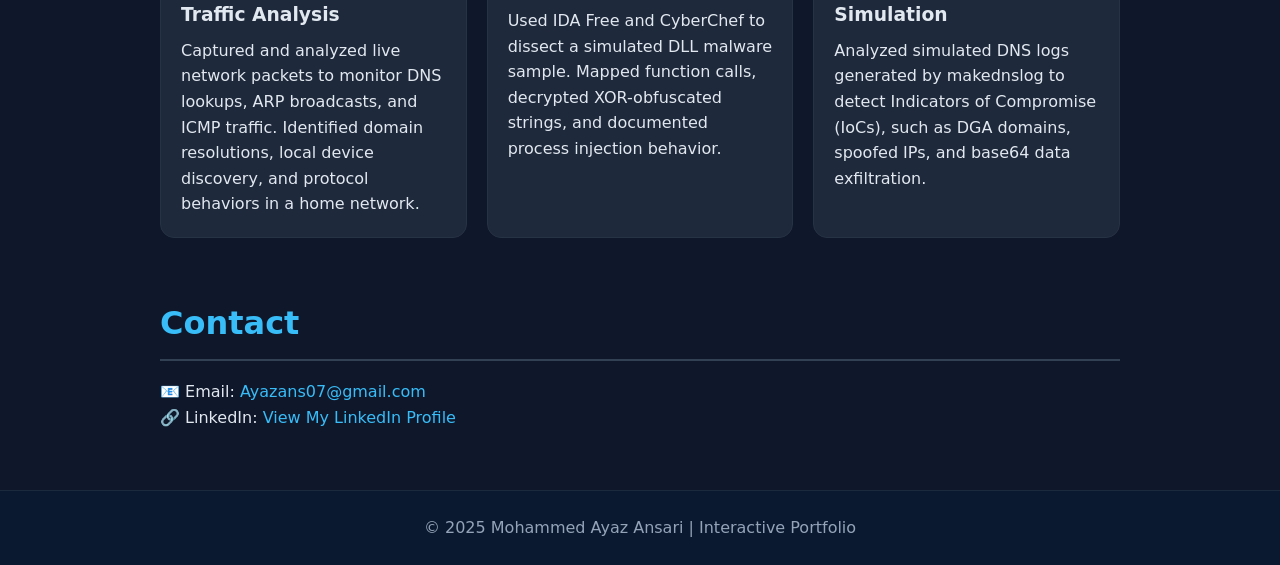
==== commit 9877394b: "Update index.html" ====
--- a/index.html
+++ b/index.html
@@ -53,7 +53,6 @@
       filter:drop-shadow(0 18px 30px rgba(56,189,248,.25));
       transform:translateY(6px)
     }
-    .hint{margin-top:10px;font-size:.9rem;color:var(--muted)}
 
     @media (max-width:900px){
       .hero-inner{grid-template-columns:1fr}
@@ -103,7 +102,6 @@
           <a class="btn" href="#projects">See Projects</a>
           <a class="btn ghost" href="#contact">Contact Me</a>
         </div>
-        <p class="hint">Tip: add <code>portrait.png</code> and <code>hero-bg.jpg</code> to make this section look even better.</p>
       </div>
 
       <div class="hero-image">
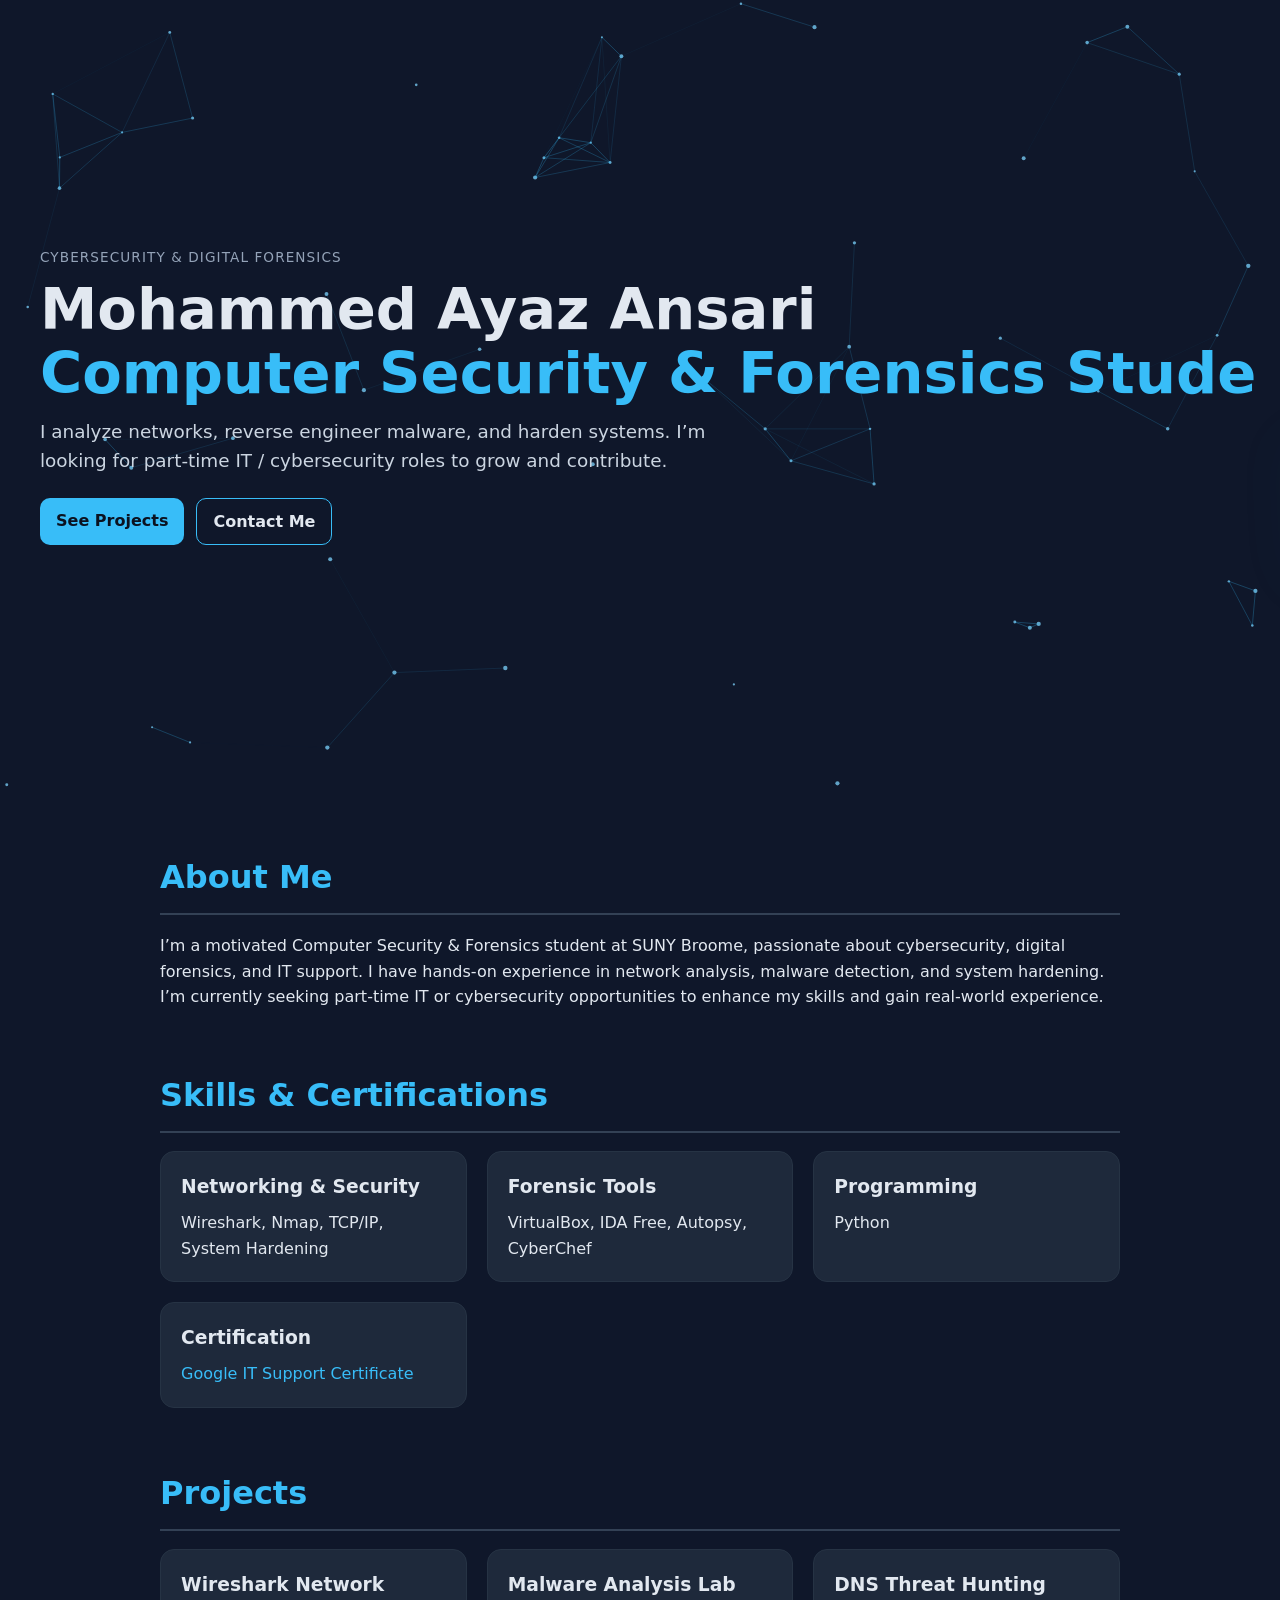
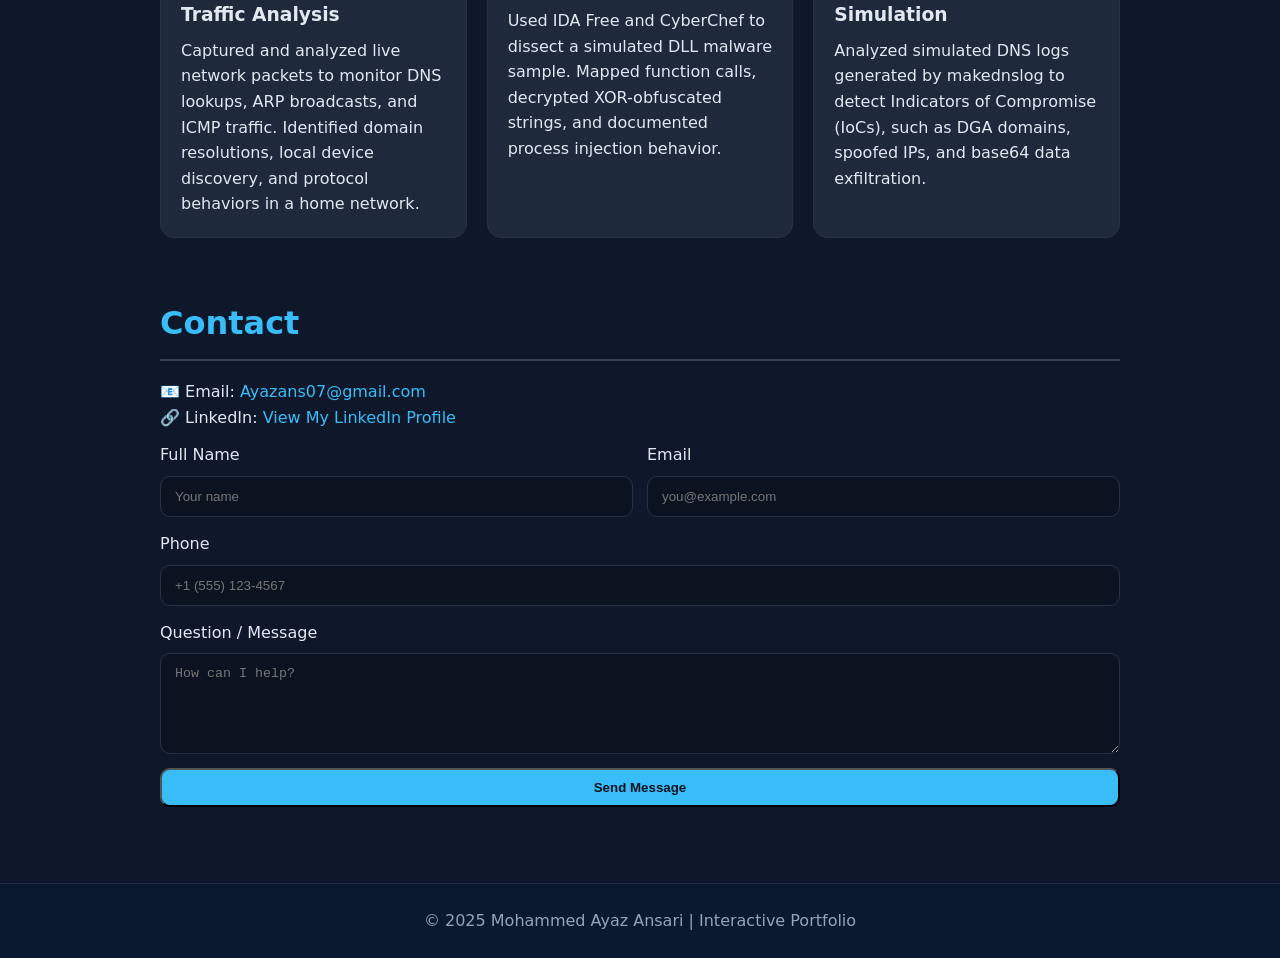
==== commit 75d2102f: "Update index.html" ====
--- a/index.html
+++ b/index.html
@@ -25,21 +25,13 @@
         linear-gradient(to right, rgba(15,23,42,.9), rgba(15,23,42,.6)),
         url('hero-bg.jpg') center/cover no-repeat;
     }
-    /* particle canvas sits behind content */
-    #particles{
-      position:absolute;inset:0;z-index:0;
-    }
+    #particles{position:absolute;inset:0;z-index:0}
     .hero-inner{
-      position:relative;z-index:1; /* above particles */
-      max-width:1200px;width:100%;
+      position:relative;z-index:1;max-width:1200px;width:100%;
       display:grid;grid-template-columns:1.2fr .8fr;gap:32px;align-items:center;
     }
-    .eyebrow{
-      letter-spacing:.08em;text-transform:uppercase;font-size:.85rem;color:var(--muted);
-    }
-    h1.hero-title{
-      font-size:clamp(2rem,4vw + .5rem,3.6rem);line-height:1.1;margin:10px 0 10px;
-    }
+    .eyebrow{letter-spacing:.08em;text-transform:uppercase;font-size:.85rem;color:var(--muted)}
+    h1.hero-title{font-size:clamp(2rem,4vw + .5rem,3.6rem);line-height:1.1;margin:10px 0 10px}
     .hero-title .name{color:var(--text);font-weight:800}
     .hero-title .typed{color:var(--brand);font-weight:700;white-space:nowrap}
     p.hero-sub{max-width:60ch;color:#cbd5e1;font-size:clamp(1rem,.6vw + .8rem,1.15rem);margin:12px 0 22px}
@@ -79,6 +71,22 @@
 
     a{color:var(--brand);text-decoration:none}
     footer{text-align:center;padding:24px;background:#0a192f;color:#94a3b8;margin-top:40px;border-top:1px solid #1b2a3d}
+
+    /* ===== Contact Form ===== */
+    #contact form{margin-top:12px;display:grid;gap:14px}
+    #contact label{display:grid;gap:8px}
+    #contact input,#contact textarea{
+      background:#0b1220;border:1px solid #263344;color:var(--text);
+      border-radius:10px;padding:12px 14px;outline:none;
+    }
+    #contact input:focus,#contact textarea:focus{
+      border-color:var(--brand);box-shadow:0 0 0 3px rgba(56,189,248,.15)
+    }
+    #contact .grid2{
+      display:grid;gap:14px;
+      grid-template-columns:repeat(auto-fit,minmax(240px,1fr))
+    }
+    #contact .muted{color:var(--muted);margin-top:2px}
   </style>
 </head>
 <body>
@@ -105,7 +113,6 @@
       </div>
 
       <div class="hero-image">
-        <!-- If you later add a transparent cutout, name it portrait.png and swap the src -->
         <img src="profile.jpg" alt="Portrait of Mohammed Ayaz Ansari">
       </div>
     </div>
@@ -167,8 +174,41 @@
   <!-- ===== CONTACT ===== -->
   <section id="contact">
     <h2>Contact</h2>
+
+    <!-- Direct links still visible -->
     <p>📧 Email: <a href="mailto:Ayazans07@gmail.com">Ayazans07@gmail.com</a></p>
     <p>🔗 LinkedIn: <a href="https://www.linkedin.com/public-profile/settings?trk=d_flagship3_profile_self_view_public_profile" target="_blank" rel="noopener">View My LinkedIn Profile</a></p>
+
+    <!-- Formspree form -->
+    <form id="contact-form" action="https://formspree.io/f/mzzaoroj" method="POST" novalidate>
+      <!-- Honeypot (spam trap) -->
+      <input type="text" name="_gotcha" style="display:none">
+
+      <div class="grid2">
+        <label>
+          <span>Full Name</span>
+          <input name="name" type="text" placeholder="Your name" required>
+        </label>
+        <label>
+          <span>Email</span>
+          <input name="email" type="email" placeholder="you@example.com" required>
+        </label>
+      </div>
+
+      <label>
+        <span>Phone</span>
+        <input name="phone" type="tel" inputmode="tel" placeholder="+1 (555) 123-4567" pattern="^[0-9+()\\- ]{7,}$">
+      </label>
+
+      <label>
+        <span>Question / Message</span>
+        <textarea name="message" rows="5" placeholder="How can I help?" required></textarea>
+      </label>
+
+      <input type="hidden" name="_subject" value="New message from portfolio site">
+      <button class="btn" type="submit">Send Message</button>
+      <p id="form-status" class="muted" role="status" aria-live="polite"></p>
+    </form>
   </section>
 
   <footer>
@@ -215,37 +255,27 @@
         points = [];
         const count = Math.min(90, Math.floor(W*H/18000));
         for(let i=0;i<count;i++){
-          points.push({
-            x: rand(0,W), y: rand(0,H),
-            vx: rand(-.35,.35), vy: rand(-.35,.35),
-            r: rand(1,2.2)
-          });
+          points.push({ x: rand(0,W), y: rand(0,H), vx: rand(-.35,.35), vy: rand(-.35,.35), r: rand(1,2.2) });
         }
       }
 
       function step(){
         ctx.clearRect(0,0,W,H);
-        // draw & move
         for(const p of points){
           p.x += p.vx; p.y += p.vy;
           if(p.x<0||p.x>W) p.vx*=-1;
           if(p.y<0||p.y>H) p.vy*=-1;
-
-          ctx.beginPath();
-          ctx.arc(p.x,p.y,p.r,0,Math.PI*2);
-          ctx.fillStyle = "rgba(125, 211, 252, .75)"; // sky-300
-          ctx.fill();
-        }
-        // soft connections
+          ctx.beginPath(); ctx.arc(p.x,p.y,p.r,0,Math.PI*2);
+          ctx.fillStyle = "rgba(125, 211, 252, .75)"; ctx.fill();
+        }
         for(let i=0;i<points.length;i++){
           for(let j=i+1;j<points.length;j++){
             const a = points[i], b = points[j];
             const dx = a.x-b.x, dy = a.y-b.y, d2 = dx*dx + dy*dy;
             if(d2 < 140*140){
               const alpha = 1 - (d2 / (140*140));
-              ctx.strokeStyle = `rgba(56,189,248, ${alpha*.28})`; // sky-400
-              ctx.lineWidth = 1;
-              ctx.beginPath(); ctx.moveTo(a.x,a.y); ctx.lineTo(b.x,b.y); ctx.stroke();
+              ctx.strokeStyle = `rgba(56,189,248, ${alpha*.28})`;
+              ctx.lineWidth = 1; ctx.beginPath(); ctx.moveTo(a.x,a.y); ctx.lineTo(b.x,b.y); ctx.stroke();
             }
           }
         }
@@ -265,5 +295,37 @@
       sections.forEach(s=>io.observe(s));
     })();
   </script>
+
+  <!-- ========= Contact form handling (Formspree) ========= -->
+  <script>
+    (function(){
+      const form = document.getElementById('contact-form');
+      const status = document.getElementById('form-status');
+      if(!form) return;
+
+      form.addEventListener('submit', async (e)=>{
+        e.preventDefault();
+        status.textContent = 'Sending...';
+        const data = new FormData(form);
+
+        try{
+          const res = await fetch(form.action, {
+            method: form.method,
+            headers: { 'Accept': 'application/json' },
+            body: data
+          });
+          if(res.ok){
+            form.reset();
+            status.textContent = '✅ Thanks! Your message has been sent.';
+          }else{
+            const j = await res.json().catch(()=>({}));
+            status.textContent = j?.errors?.[0]?.message || '❌ Something went wrong. Please try again.';
+          }
+        }catch{
+          status.textContent = '❌ Network error. Please try again.';
+        }
+      });
+    })();
+  </script>
 </body>
 </html>
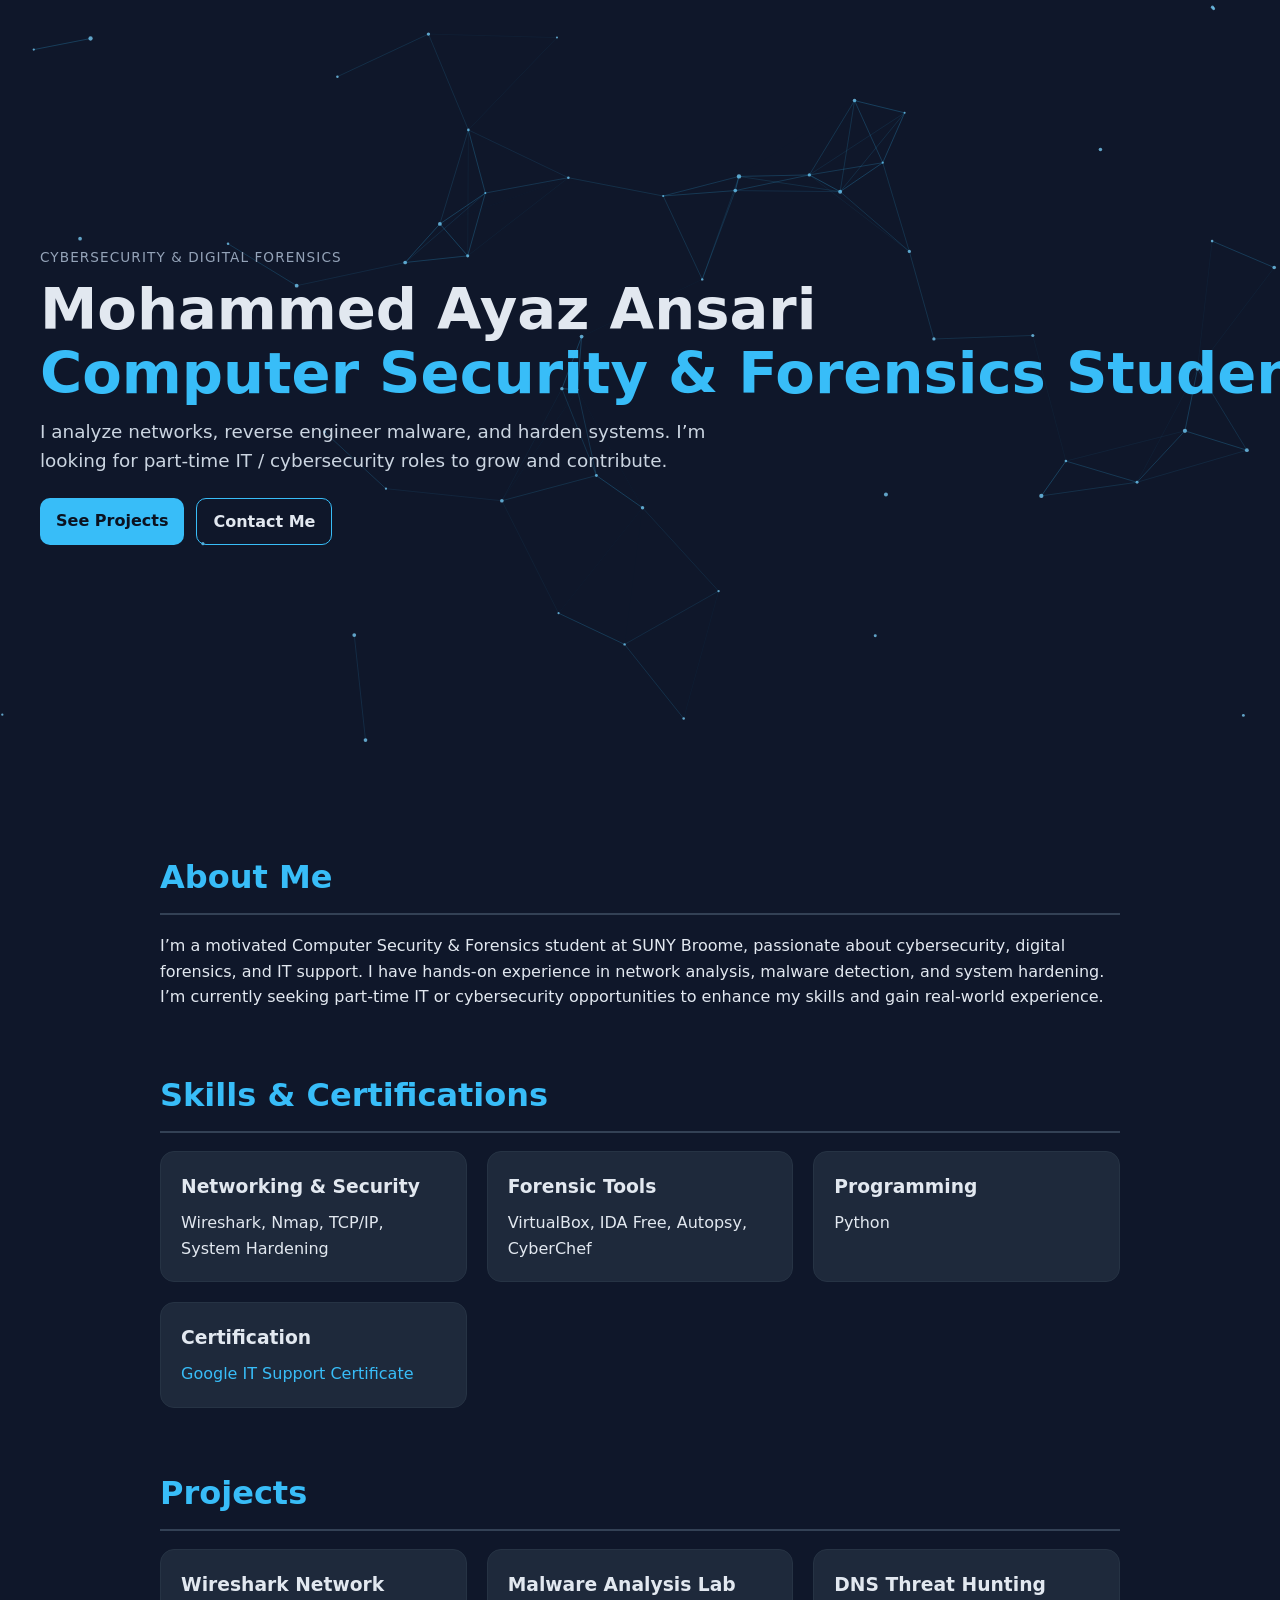
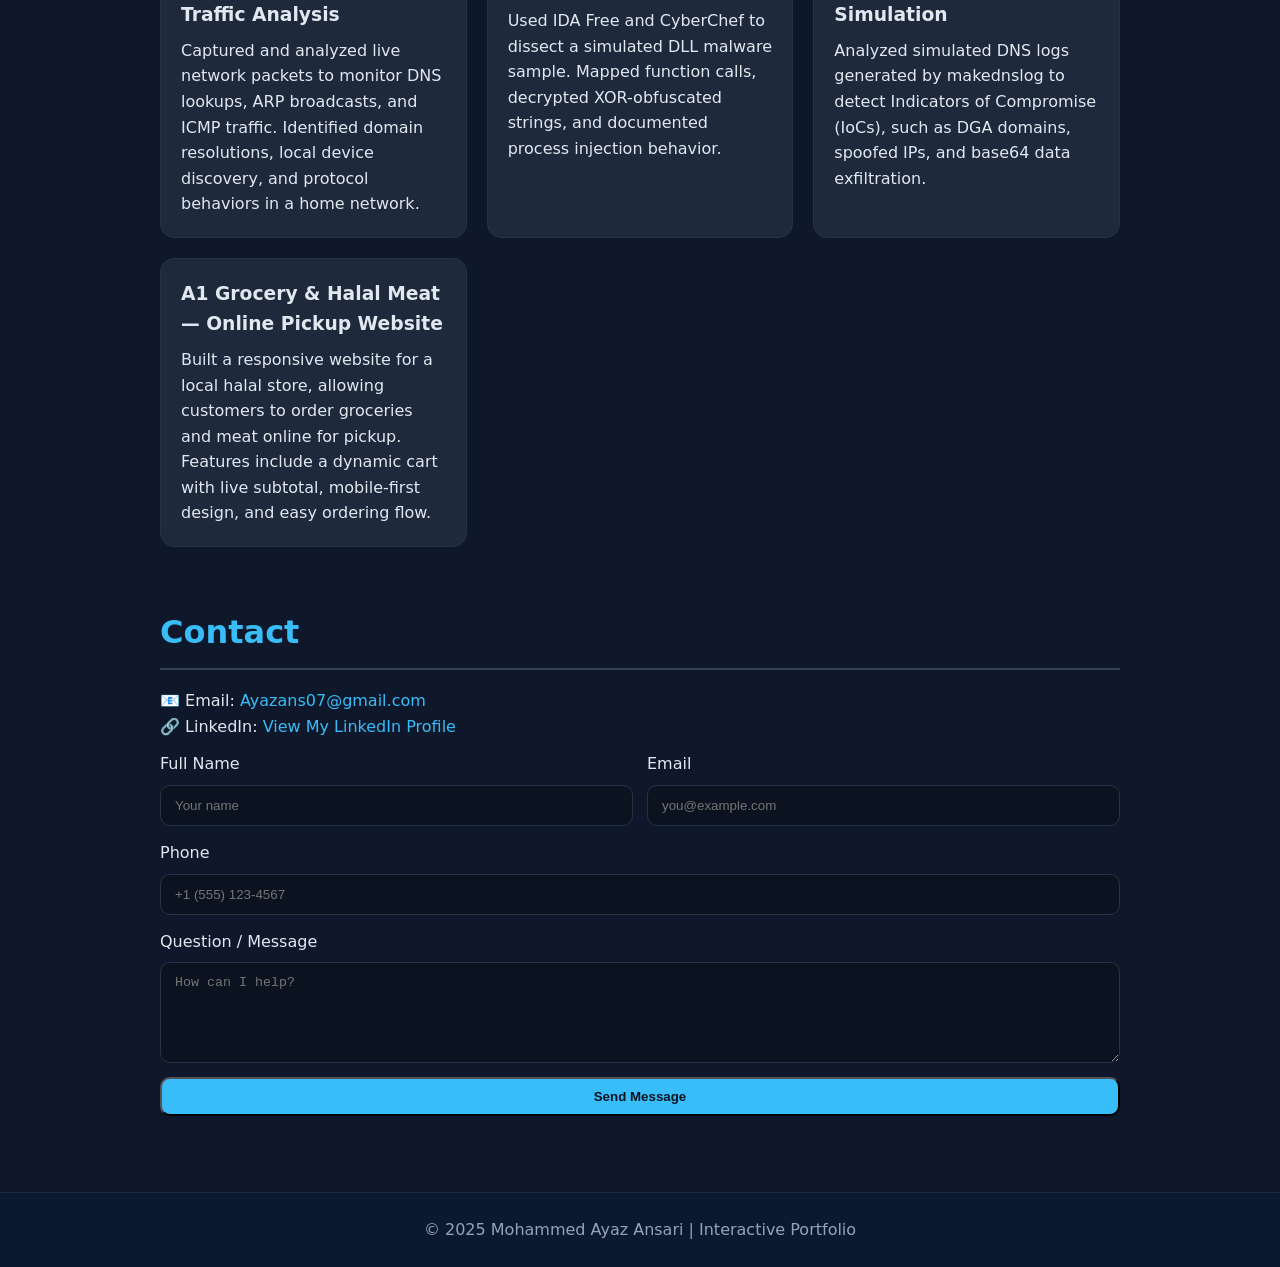
==== commit 972fbe2a: "Update index.html" ====
--- a/index.html
+++ b/index.html
@@ -68,6 +68,13 @@
     }
     .card:hover{transform:translateY(-4px);background:#253246;box-shadow:0 10px 28px rgba(56,189,248,.18)}
     .card h3{margin-bottom:8px}
+
+    /* Make project cards clickable */
+    .card-link{text-decoration:none;color:inherit}
+    .card-link .card:hover{
+      transform:translateY(-4px);background:#253246;
+      box-shadow:0 10px 28px rgba(56,189,248,.18);
+    }
 
     a{color:var(--brand);text-decoration:none}
     footer{text-align:center;padding:24px;background:#0a192f;color:#94a3b8;margin-top:40px;border-top:1px solid #1b2a3d}
@@ -168,22 +175,25 @@
         <h3>DNS Threat Hunting Simulation</h3>
         <p>Analyzed simulated DNS logs generated by makednslog to detect Indicators of Compromise (IoCs), such as DGA domains, spoofed IPs, and base64 data exfiltration.</p>
       </div>
+      <!-- New Project: A1 Grocery Website -->
+      <a href="https://a1halalmeat.com/" target="_blank" rel="noopener" class="card-link">
+        <div class="card">
+          <h3>A1 Grocery & Halal Meat — Online Pickup Website</h3>
+          <p>Built a responsive website for a local halal store, allowing customers to order groceries and meat online for pickup. Features include a dynamic cart with live subtotal, mobile-first design, and easy ordering flow.</p>
+        </div>
+      </a>
     </div>
   </section>
 
   <!-- ===== CONTACT ===== -->
   <section id="contact">
     <h2>Contact</h2>
-
-    <!-- Direct links still visible -->
     <p>📧 Email: <a href="mailto:Ayazans07@gmail.com">Ayazans07@gmail.com</a></p>
     <p>🔗 LinkedIn: <a href="https://www.linkedin.com/public-profile/settings?trk=d_flagship3_profile_self_view_public_profile" target="_blank" rel="noopener">View My LinkedIn Profile</a></p>
 
     <!-- Formspree form -->
     <form id="contact-form" action="https://formspree.io/f/mzzaoroj" method="POST" novalidate>
-      <!-- Honeypot (spam trap) -->
       <input type="text" name="_gotcha" style="display:none">
-
       <div class="grid2">
         <label>
           <span>Full Name</span>
@@ -194,17 +204,14 @@
           <input name="email" type="email" placeholder="you@example.com" required>
         </label>
       </div>
-
       <label>
         <span>Phone</span>
         <input name="phone" type="tel" inputmode="tel" placeholder="+1 (555) 123-4567" pattern="^[0-9+()\\- ]{7,}$">
       </label>
-
       <label>
         <span>Question / Message</span>
         <textarea name="message" rows="5" placeholder="How can I help?" required></textarea>
       </label>
-
       <input type="hidden" name="_subject" value="New message from portfolio site">
       <button class="btn" type="submit">Send Message</button>
       <p id="form-status" class="muted" role="status" aria-live="polite"></p>
@@ -226,7 +233,6 @@
         "Aspiring Cybersecurity Specialist"
       ];
       let i = 0, j = 0, typing = true, pause = 900;
-
       function tick(){
         const word = roles[i % roles.length];
         if(typing){
@@ -241,24 +247,20 @@
       tick();
     })();
 
-    /* ========= Particles Background (lightweight) ========= */
+    /* ========= Particles Background ========= */
     (function(){
       const canvas = document.getElementById('particles');
       const ctx = canvas.getContext('2d');
       let W, H, points = [];
-
       function size(){ W = canvas.width = window.innerWidth; H = canvas.height = Math.max(400, window.innerHeight*0.88); }
       function rand(min,max){ return Math.random()*(max-min)+min; }
-
       function init(){
-        size();
-        points = [];
+        size(); points = [];
         const count = Math.min(90, Math.floor(W*H/18000));
         for(let i=0;i<count;i++){
           points.push({ x: rand(0,W), y: rand(0,H), vx: rand(-.35,.35), vy: rand(-.35,.35), r: rand(1,2.2) });
         }
       }
-
       function step(){
         ctx.clearRect(0,0,W,H);
         for(const p of points){
@@ -281,7 +283,6 @@
         }
         requestAnimationFrame(step);
       }
-
       window.addEventListener('resize', init);
       init(); step();
     })();
@@ -294,20 +295,16 @@
       }, {threshold:.18});
       sections.forEach(s=>io.observe(s));
     })();
-  </script>
-
-  <!-- ========= Contact form handling (Formspree) ========= -->
-  <script>
+
+    /* ========= Contact form handling ========= */
     (function(){
       const form = document.getElementById('contact-form');
       const status = document.getElementById('form-status');
       if(!form) return;
-
       form.addEventListener('submit', async (e)=>{
         e.preventDefault();
         status.textContent = 'Sending...';
         const data = new FormData(form);
-
         try{
           const res = await fetch(form.action, {
             method: form.method,
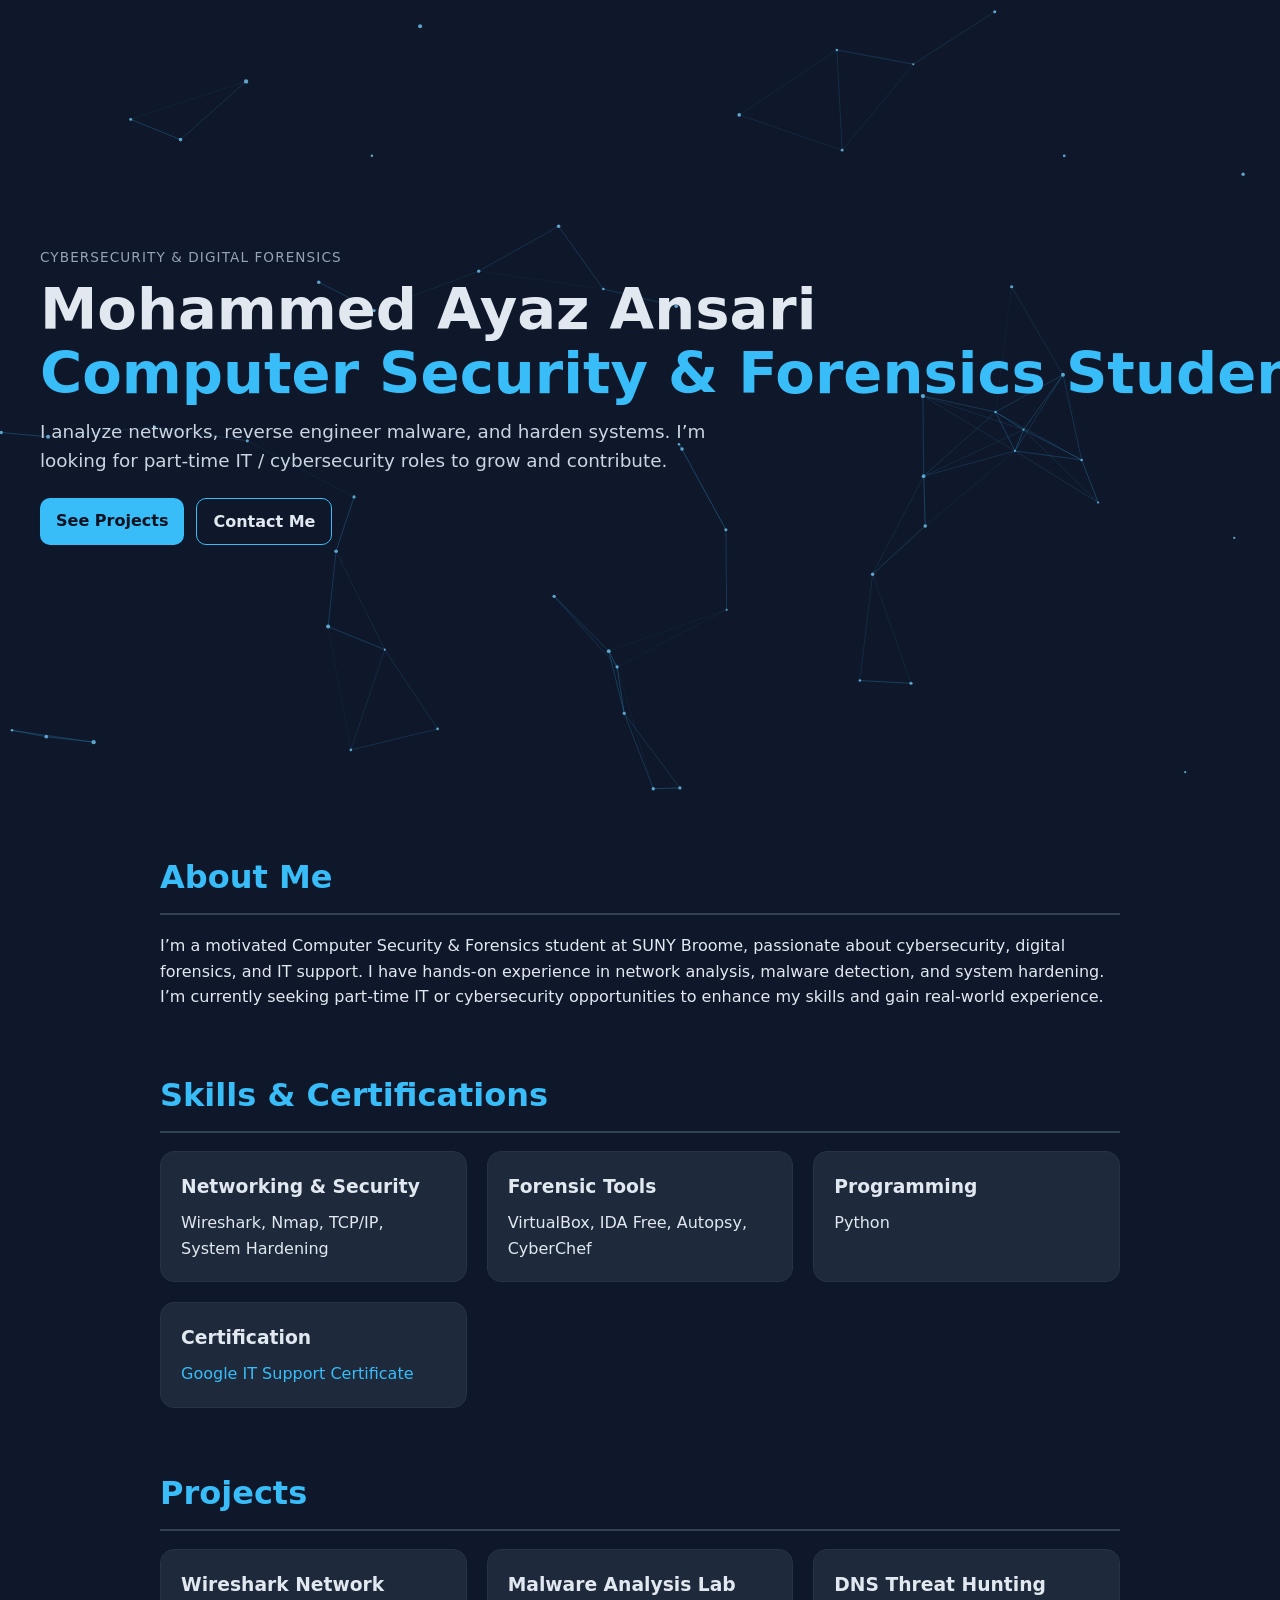
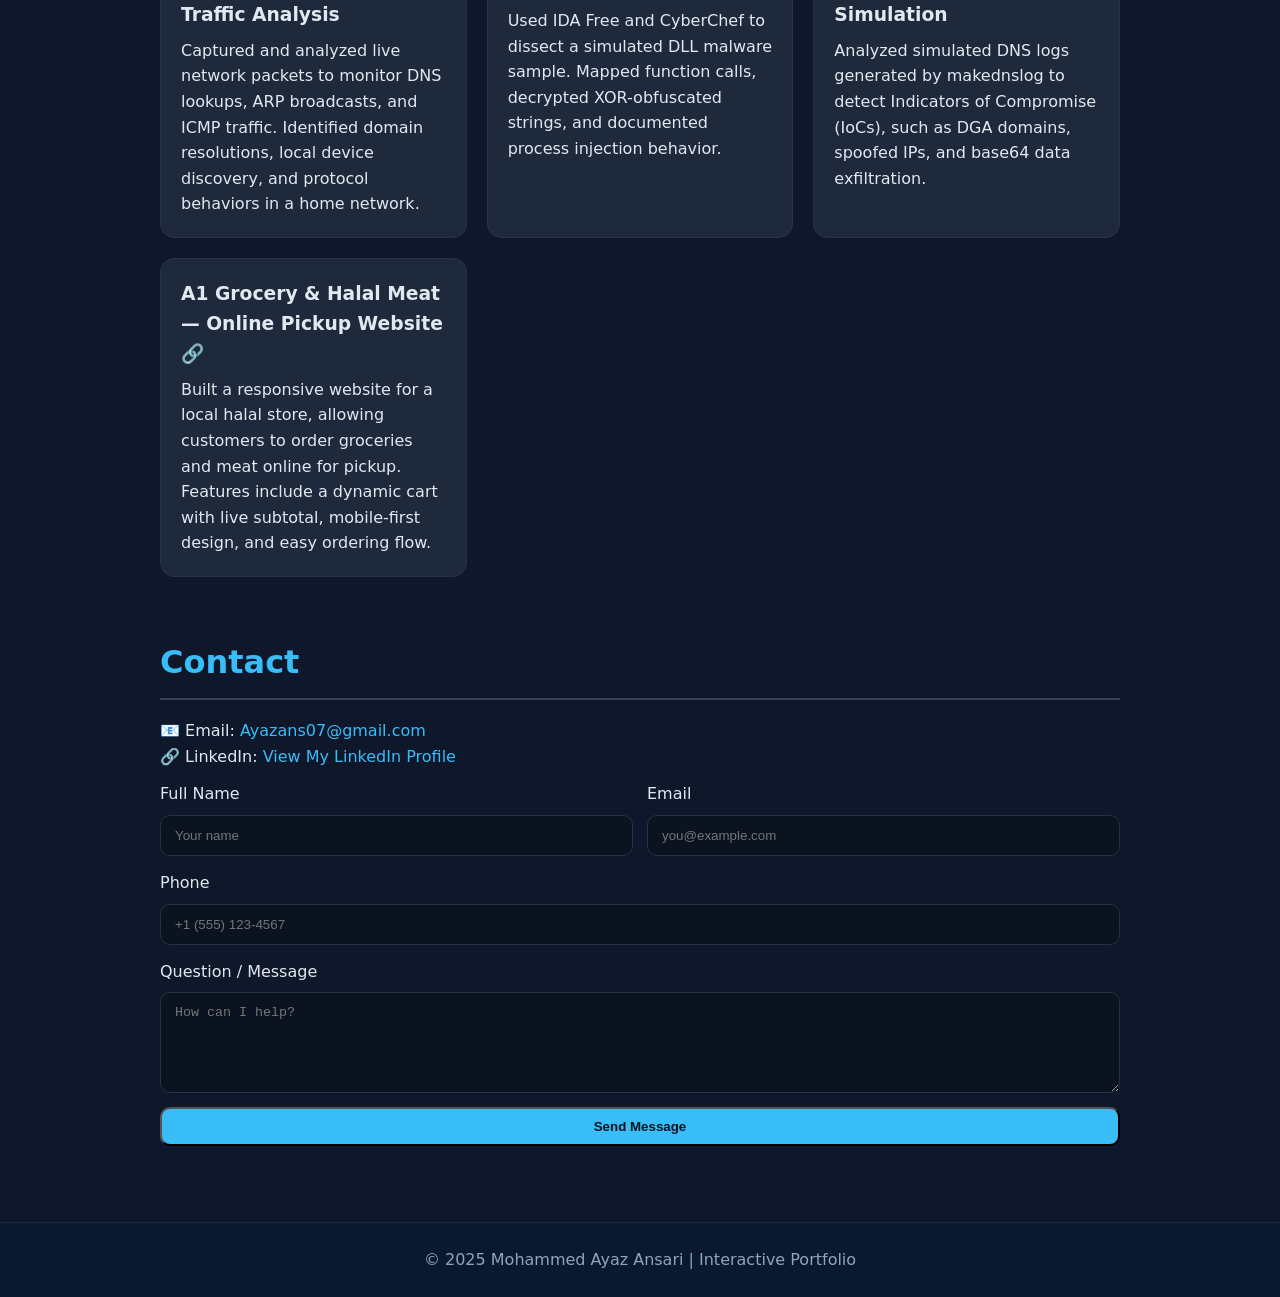
==== commit d12632e3: "Update index.html" ====
--- a/index.html
+++ b/index.html
@@ -178,7 +178,7 @@
       <!-- New Project: A1 Grocery Website -->
       <a href="https://a1halalmeat.com/" target="_blank" rel="noopener" class="card-link">
         <div class="card">
-          <h3>A1 Grocery & Halal Meat — Online Pickup Website</h3>
+          <h3>A1 Grocery & Halal Meat — Online Pickup Website 🔗</h3>
           <p>Built a responsive website for a local halal store, allowing customers to order groceries and meat online for pickup. Features include a dynamic cart with live subtotal, mobile-first design, and easy ordering flow.</p>
         </div>
       </a>
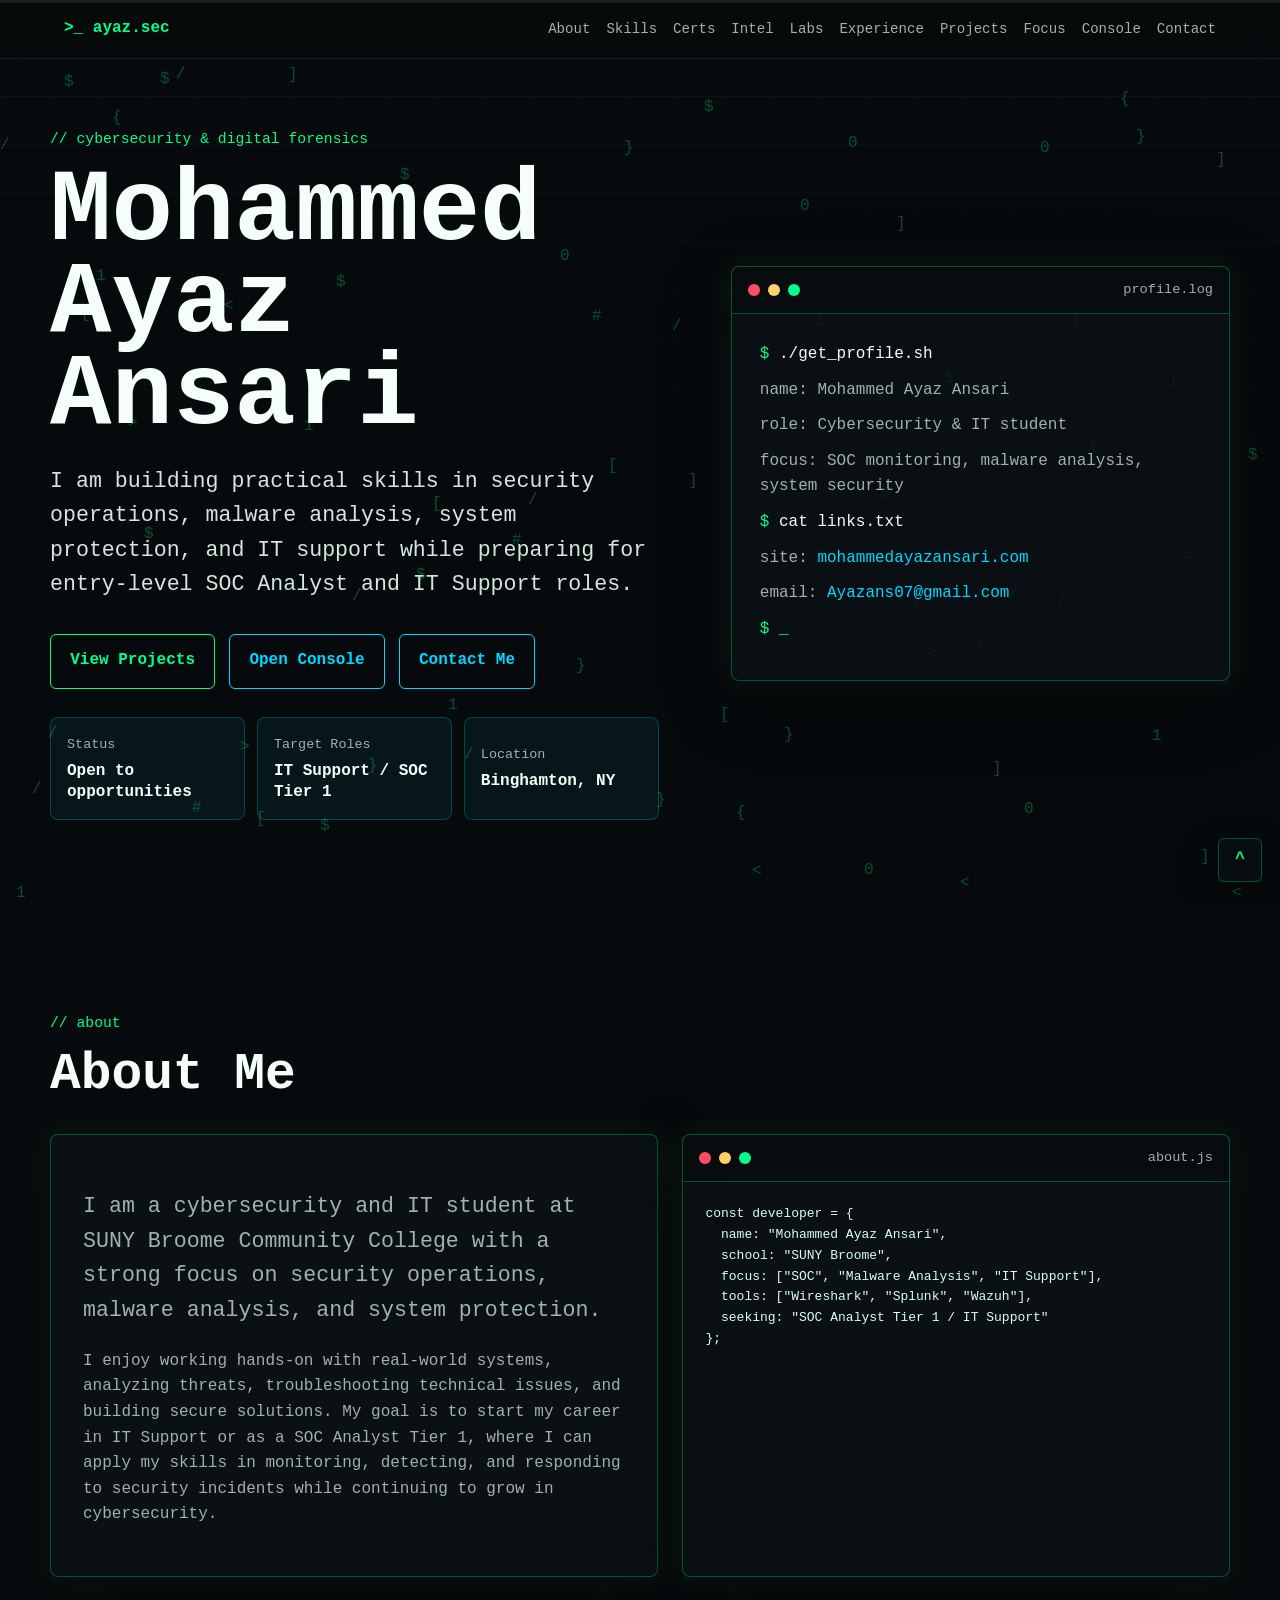
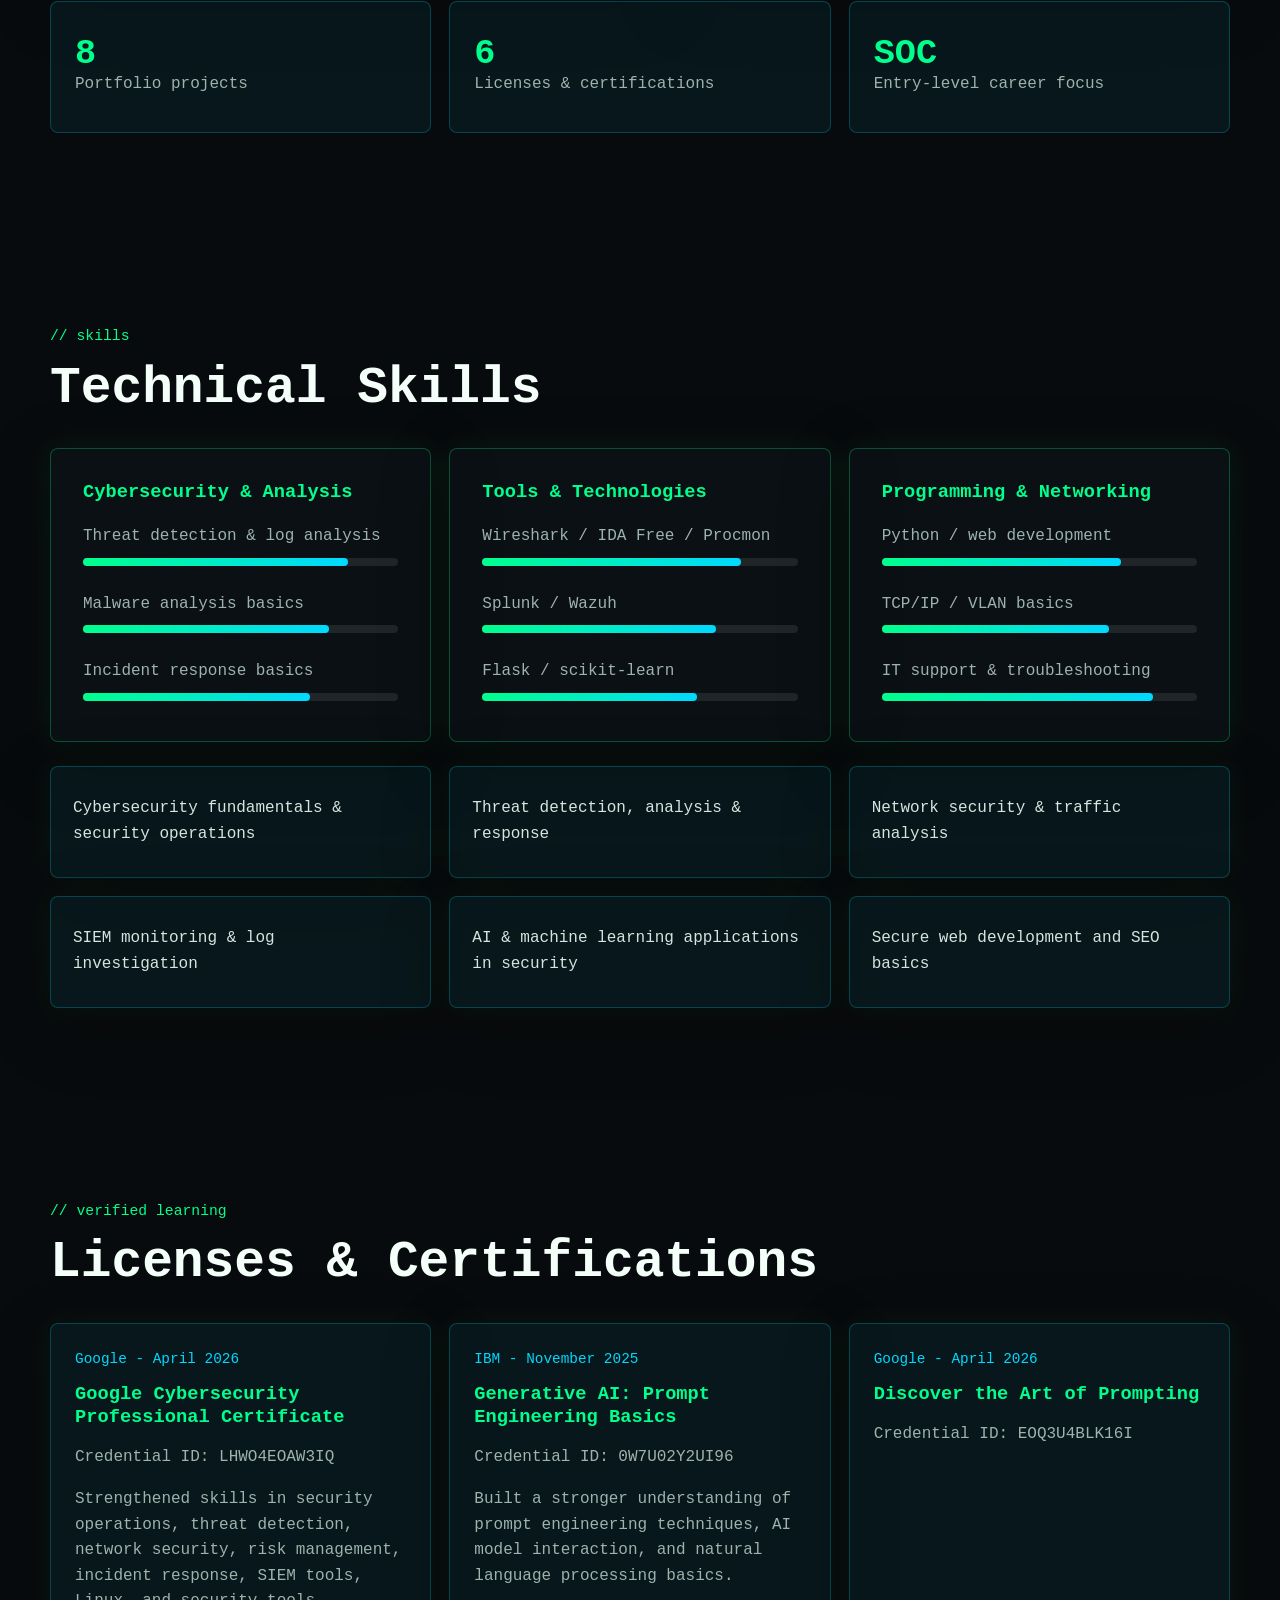
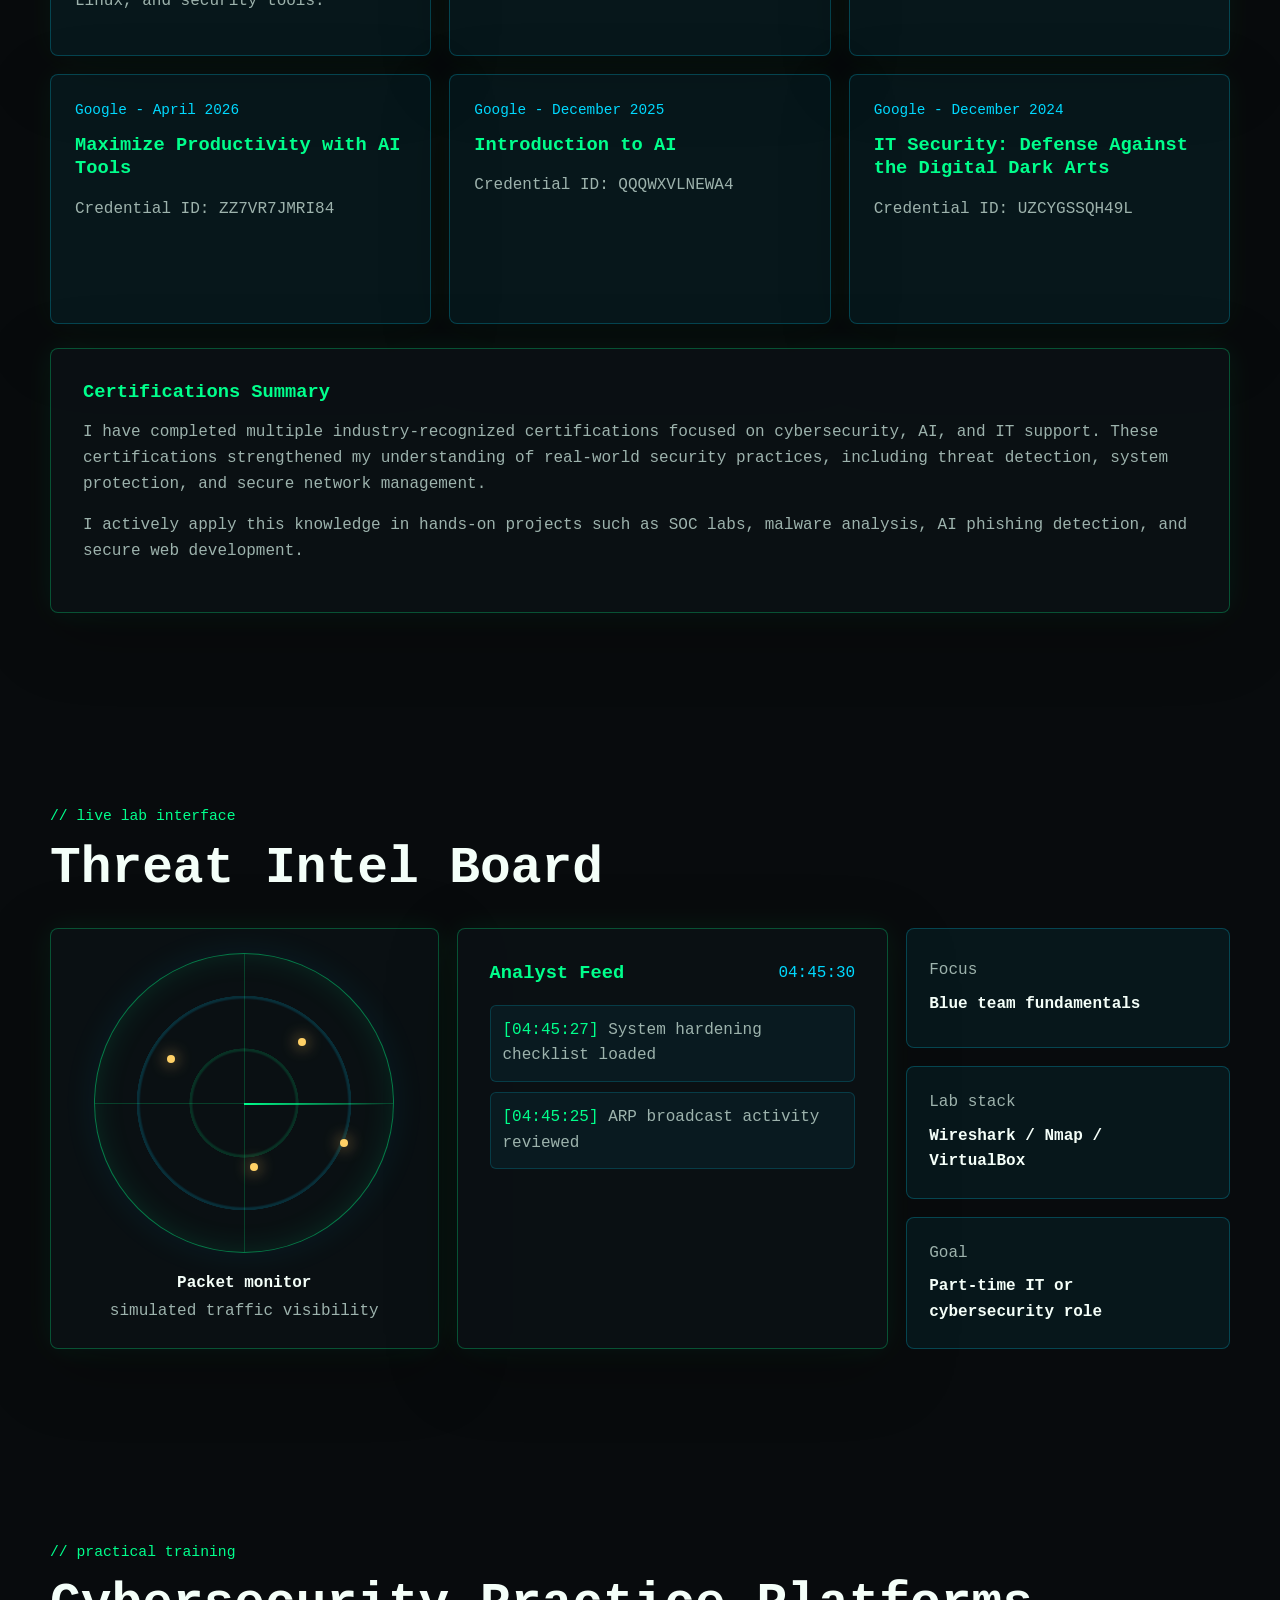
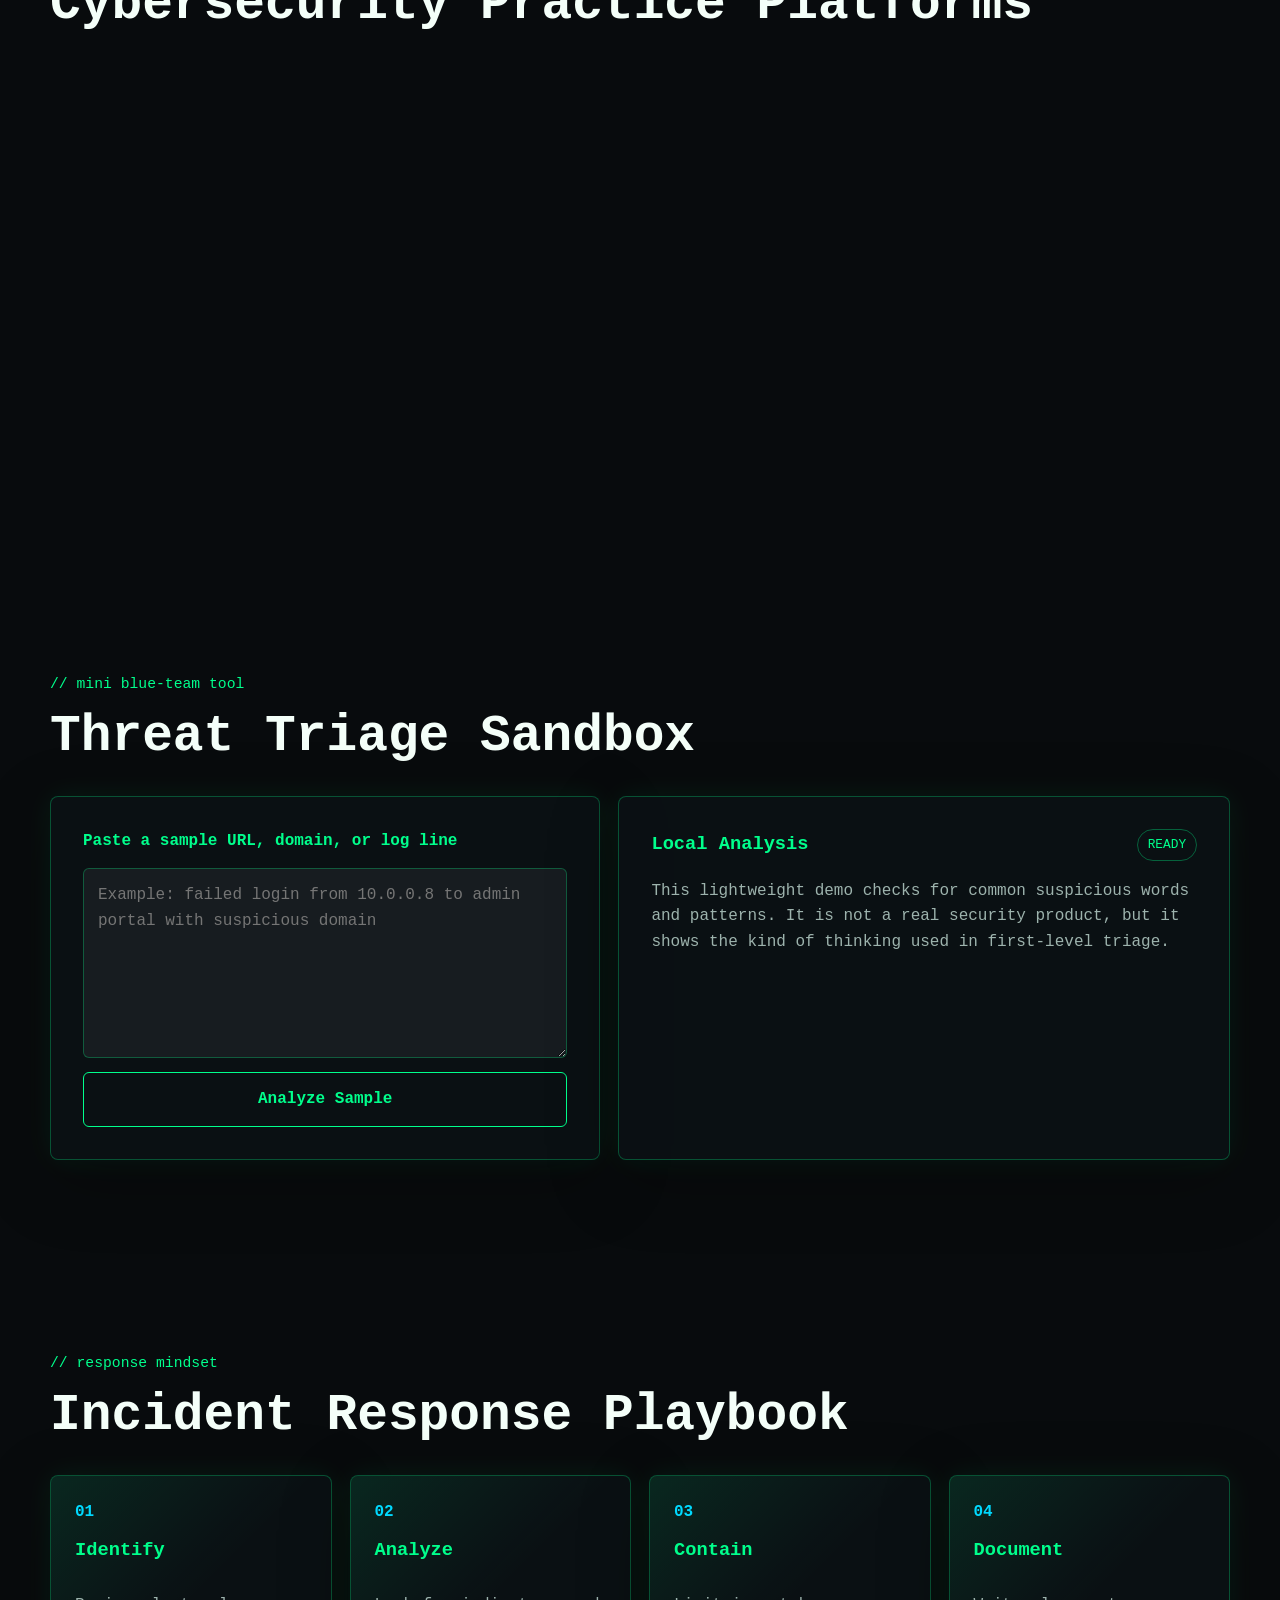
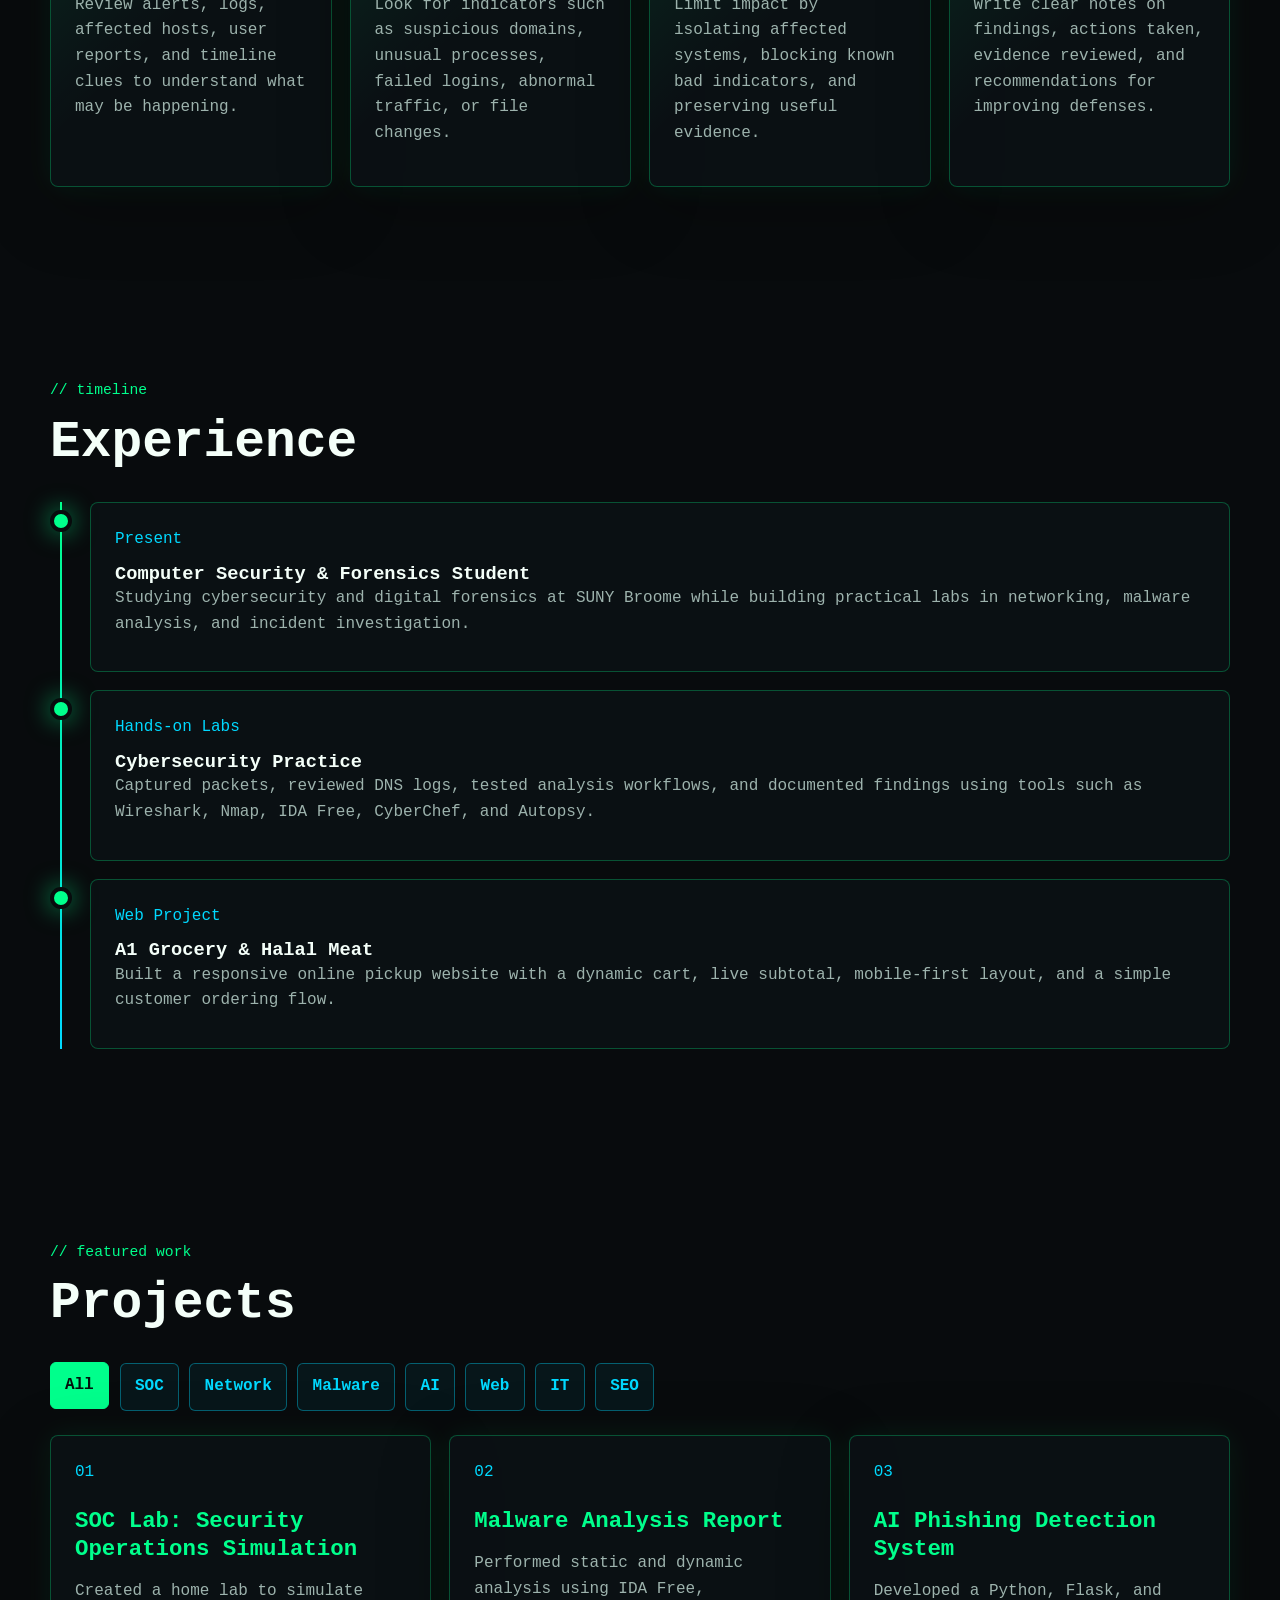
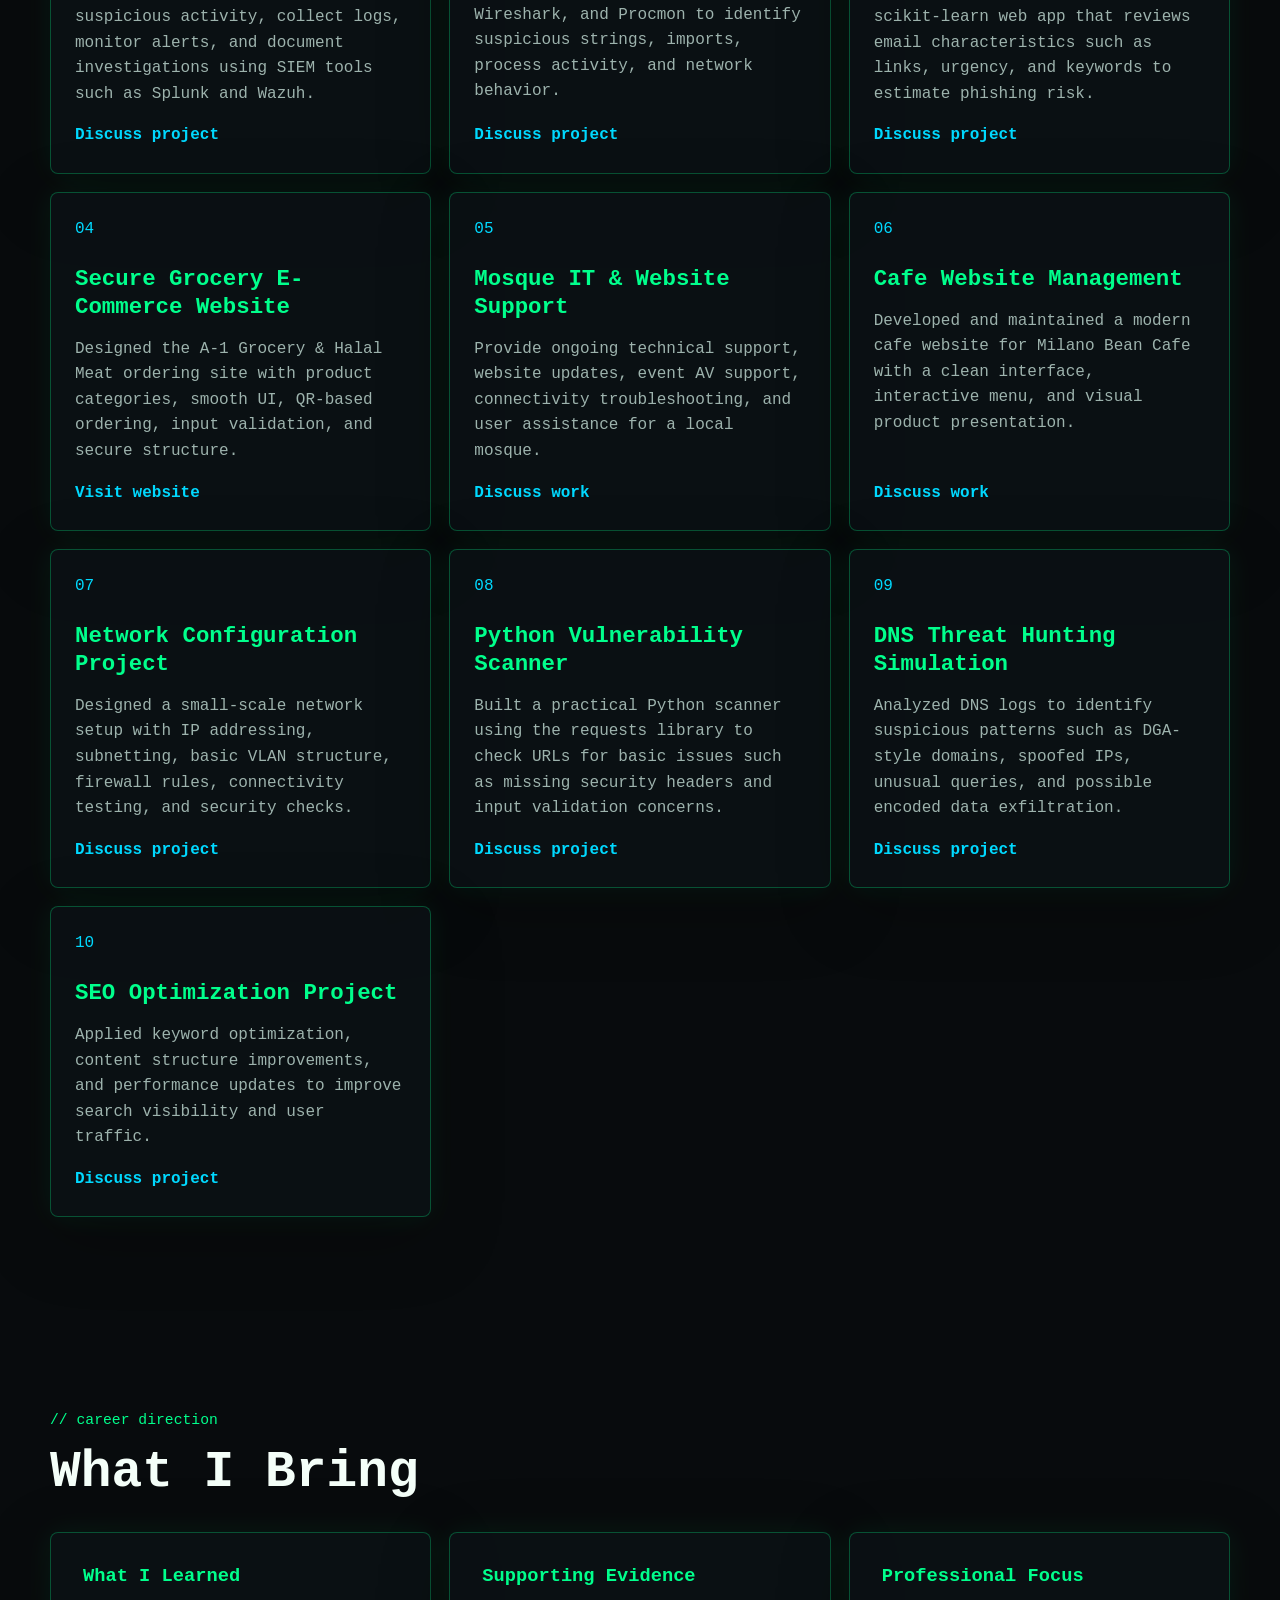
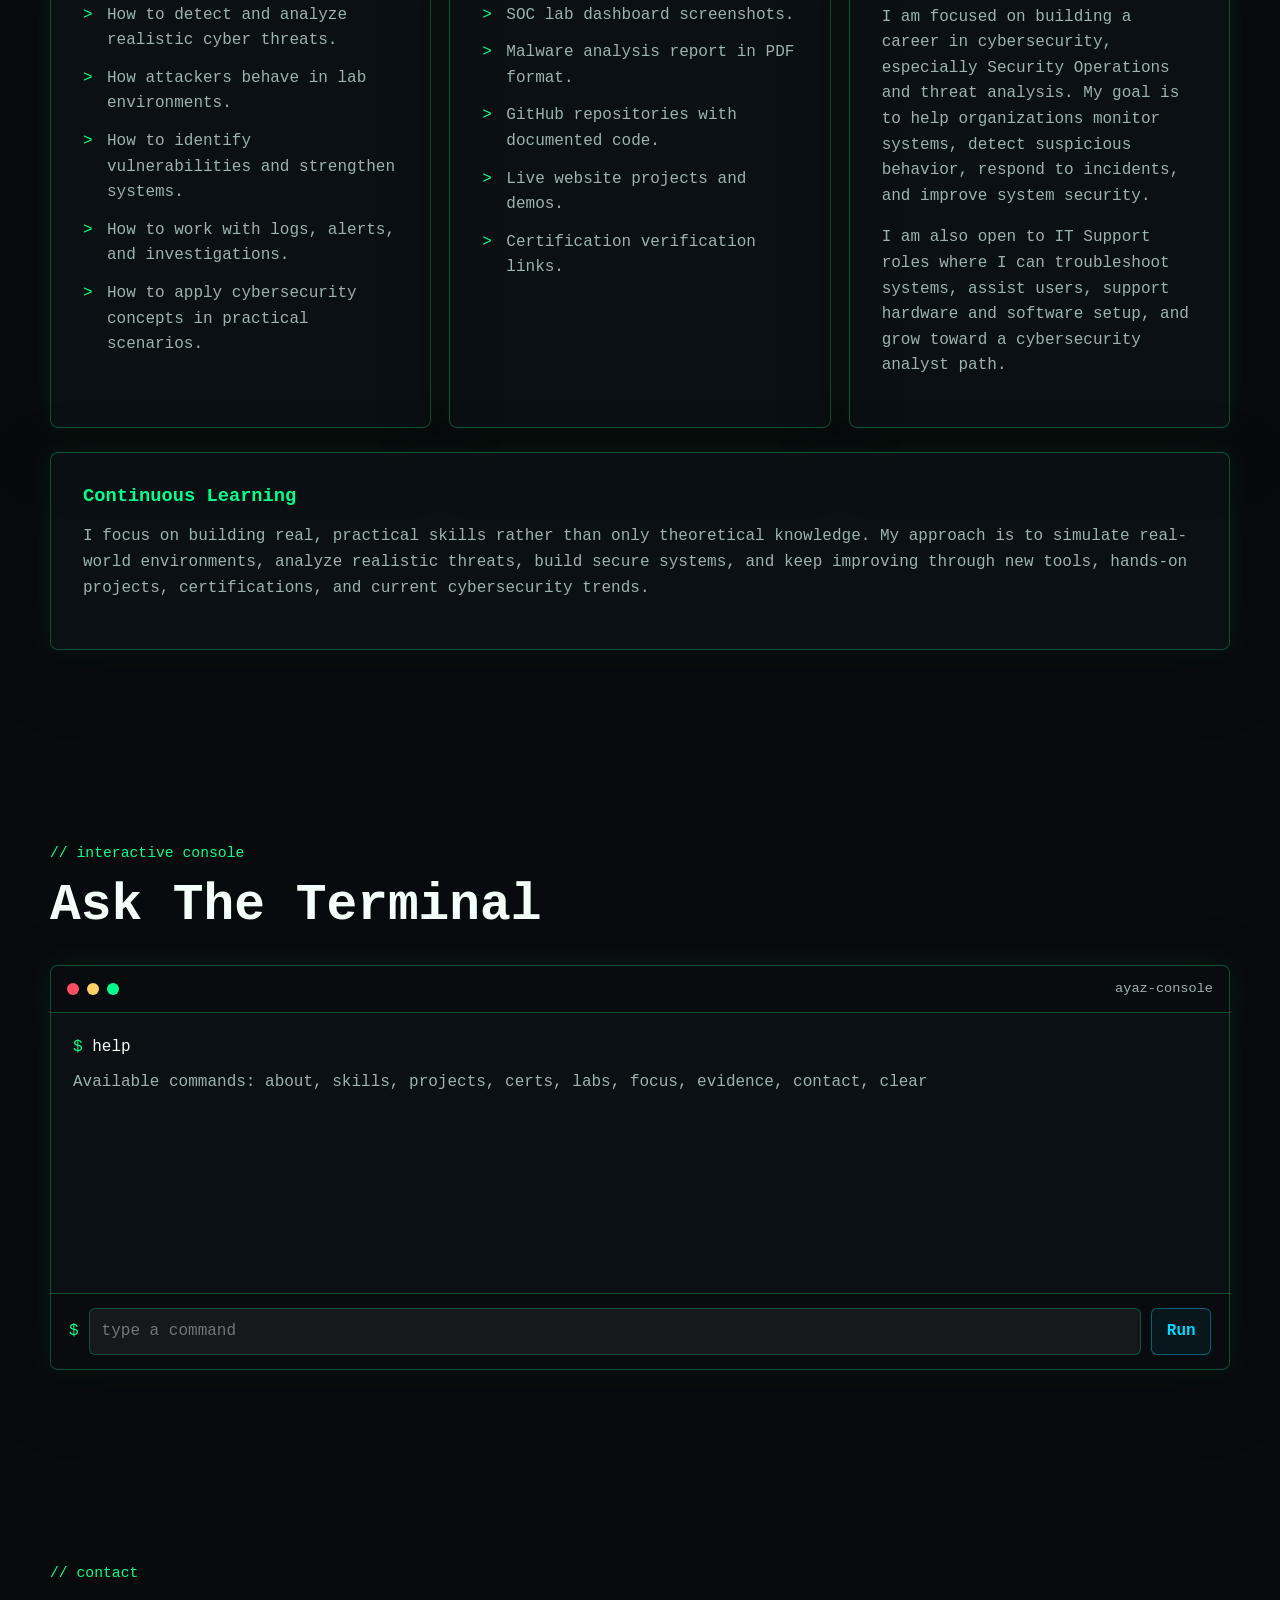
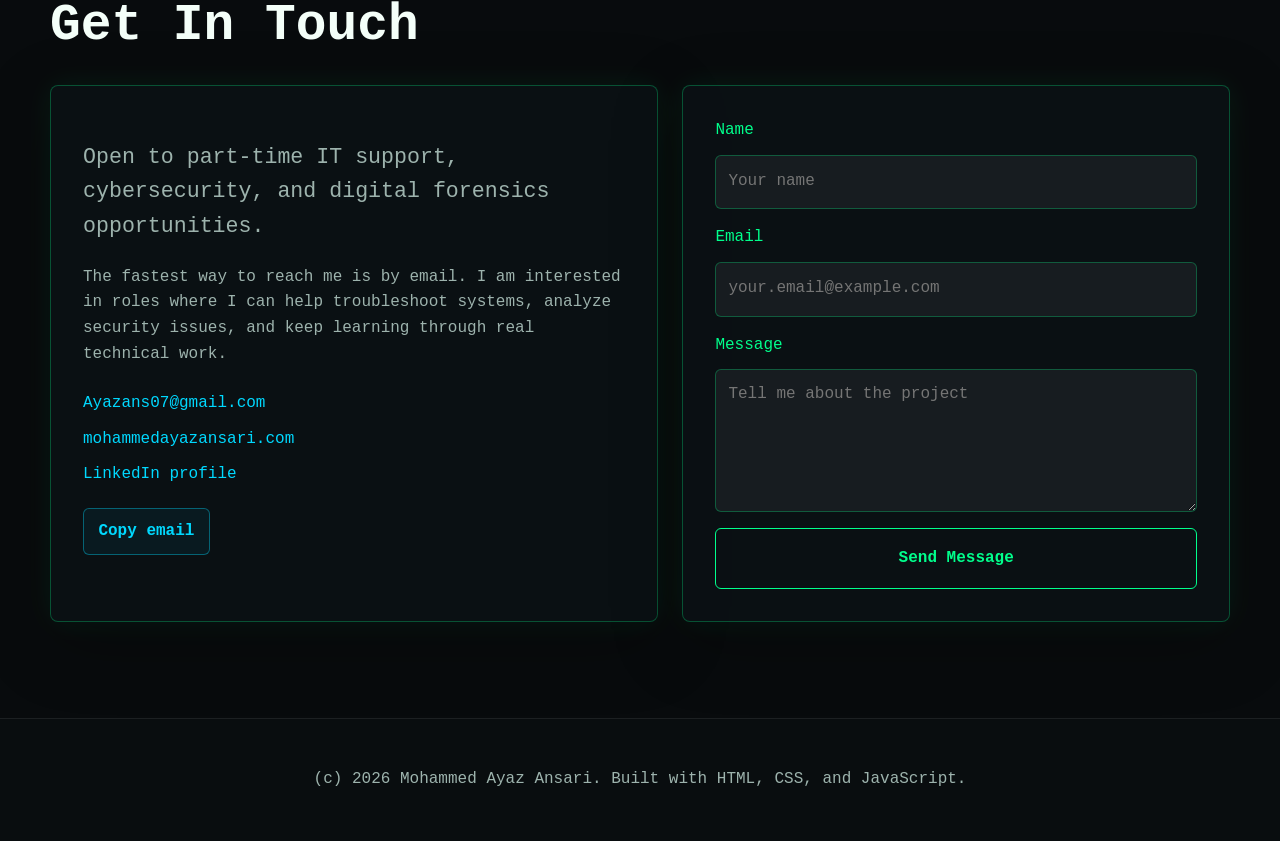
==== commit 5b385b0e: "Add files via upload" ====
--- a/index.html
+++ b/index.html
@@ -1,328 +1,544 @@
 <!DOCTYPE html>
 <html lang="en">
 <head>
-  <meta charset="UTF-8" />
-  <meta name="viewport" content="width=device-width, initial-scale=1.0"/>
+  <meta charset="UTF-8">
+  <meta name="viewport" content="width=device-width, initial-scale=1.0">
   <title>Mohammed Ayaz Ansari | Cybersecurity Portfolio</title>
-  <style>
-    :root{
-      --bg:#0f172a;        /* slate-900 */
-      --panel:#1e293b;     /* slate-800 */
-      --muted:#94a3b8;     /* slate-400 */
-      --text:#e2e8f0;      /* slate-200 */
-      --brand:#38bdf8;     /* sky-400 */
-      --brand-2:#7dd3fc;   /* sky-300 */
-    }
-    *{margin:0;padding:0;box-sizing:border-box}
-    html{scroll-behavior:smooth}
-    body{background:var(--bg);color:var(--text);font-family:'Segoe UI',system-ui,-apple-system,Roboto,Arial,sans-serif;line-height:1.6}
-
-    /* ===== Top Hero (split layout + particles) ===== */
-    header.hero{
-      position:relative;min-height:88vh;display:grid;place-items:center;overflow:hidden;
-      padding:40px 20px;
-      background:
-        linear-gradient(to right, rgba(15,23,42,.9), rgba(15,23,42,.6)),
-        url('hero-bg.jpg') center/cover no-repeat;
-    }
-    #particles{position:absolute;inset:0;z-index:0}
-    .hero-inner{
-      position:relative;z-index:1;max-width:1200px;width:100%;
-      display:grid;grid-template-columns:1.2fr .8fr;gap:32px;align-items:center;
-    }
-    .eyebrow{letter-spacing:.08em;text-transform:uppercase;font-size:.85rem;color:var(--muted)}
-    h1.hero-title{font-size:clamp(2rem,4vw + .5rem,3.6rem);line-height:1.1;margin:10px 0 10px}
-    .hero-title .name{color:var(--text);font-weight:800}
-    .hero-title .typed{color:var(--brand);font-weight:700;white-space:nowrap}
-    p.hero-sub{max-width:60ch;color:#cbd5e1;font-size:clamp(1rem,.6vw + .8rem,1.15rem);margin:12px 0 22px}
-    .cta{display:flex;gap:12px;flex-wrap:wrap}
-    .btn{padding:10px 16px;border-radius:10px;background:var(--brand);color:#0b1220;font-weight:600;text-decoration:none}
-    .btn.ghost{background:transparent;border:1.5px solid var(--brand);color:var(--text)}
-
-    .hero-image{display:flex;justify-content:center;align-items:end;min-height:320px}
-    .hero-image img{
-      width:min(420px,80%);height:auto;border-radius:16px;
-      filter:drop-shadow(0 18px 30px rgba(56,189,248,.25));
-      transform:translateY(6px)
-    }
-
-    @media (max-width:900px){
-      .hero-inner{grid-template-columns:1fr}
-      .hero-image{order:-1;min-height:220px}
-      .hero-image img{width:62%}
-    }
-
-    /* ===== Sections ===== */
-    section{max-width:1000px;margin:60px auto;padding:0 20px;opacity:0;transform:translateY(40px);transition:all .8s ease-out}
-    section.visible{opacity:1;transform:translateY(0)}
-    section h2{
-      font-size:2rem;margin-bottom:18px;color:var(--brand);
-      border-bottom:2px solid #334155;padding-bottom:10px
-    }
-
-    .skills,.projects{display:grid;grid-template-columns:repeat(auto-fit,minmax(250px,1fr));gap:20px}
-    .card{
-      background:var(--panel);padding:20px;border-radius:14px;
-      transition:transform .5s ease, background .35s ease, box-shadow .35s ease;
-      border:1px solid #263344
-    }
-    .card:hover{transform:translateY(-4px);background:#253246;box-shadow:0 10px 28px rgba(56,189,248,.18)}
-    .card h3{margin-bottom:8px}
-
-    /* Make project cards clickable */
-    .card-link{text-decoration:none;color:inherit}
-    .card-link .card:hover{
-      transform:translateY(-4px);background:#253246;
-      box-shadow:0 10px 28px rgba(56,189,248,.18);
-    }
-
-    a{color:var(--brand);text-decoration:none}
-    footer{text-align:center;padding:24px;background:#0a192f;color:#94a3b8;margin-top:40px;border-top:1px solid #1b2a3d}
-
-    /* ===== Contact Form ===== */
-    #contact form{margin-top:12px;display:grid;gap:14px}
-    #contact label{display:grid;gap:8px}
-    #contact input,#contact textarea{
-      background:#0b1220;border:1px solid #263344;color:var(--text);
-      border-radius:10px;padding:12px 14px;outline:none;
-    }
-    #contact input:focus,#contact textarea:focus{
-      border-color:var(--brand);box-shadow:0 0 0 3px rgba(56,189,248,.15)
-    }
-    #contact .grid2{
-      display:grid;gap:14px;
-      grid-template-columns:repeat(auto-fit,minmax(240px,1fr))
-    }
-    #contact .muted{color:var(--muted);margin-top:2px}
-  </style>
+  <meta name="description" content="Cybersecurity and digital forensics portfolio for Mohammed Ayaz Ansari.">
+  <link rel="stylesheet" href="src/css/main.css">
+  <link rel="stylesheet" href="src/css/animations.css">
 </head>
 <body>
-
-  <!-- ===== HERO ===== -->
-  <header class="hero">
-    <canvas id="particles" aria-hidden="true"></canvas>
-
-    <div class="hero-inner">
-      <div class="hero-content">
-        <p class="eyebrow">Cybersecurity & Digital Forensics</p>
-        <h1 class="hero-title">
-          <span class="name">Mohammed Ayaz Ansari</span><br/>
-          <span class="typed" id="typed">Loading…</span>
-        </h1>
-        <p class="hero-sub">
-          I analyze networks, reverse engineer malware, and harden systems.
-          I’m looking for part-time IT / cybersecurity roles to grow and contribute.
-        </p>
-        <div class="cta">
-          <a class="btn" href="#projects">See Projects</a>
-          <a class="btn ghost" href="#contact">Contact Me</a>
-        </div>
-      </div>
-
-      <div class="hero-image">
-        <img src="profile.jpg" alt="Portrait of Mohammed Ayaz Ansari">
-      </div>
+  <div class="scroll-progress" aria-hidden="true"><i></i></div>
+  <canvas id="matrix" aria-hidden="true"></canvas>
+
+  <div id="bootScreen" class="boot-screen">
+    <div class="boot-card">
+      <pre class="ascii">
+ __   __  _______  __   __  ______
+|  | |  ||       ||  | |  ||    _ |
+|  |_|  ||   _   ||  | |  ||   | ||
+|       ||  | |  ||  |_|  ||   |_||_
+|_     _||  |_|  ||       ||    __  |
+  |   |  |       ||       ||   |  | |
+  |___|  |_______||_______||___|  |_|
+      </pre>
+      <div class="boot-lines">
+        <p><span>[init]</span> mounting cybersecurity portfolio</p>
+        <p><span>[scan]</span> loading forensic toolchain</p>
+        <p><span>[link]</span> syncing project evidence</p>
+        <p><span>[done]</span> analyst profile ready</p>
+      </div>
+      <div class="boot-bar"><i></i></div>
+      <button class="skip-boot" type="button">Enter portfolio</button>
     </div>
+  </div>
+
+  <header class="site-header">
+    <a class="logo" href="#top">>_ ayaz.sec</a>
+    <button class="menu-button" type="button" aria-label="Open navigation" aria-expanded="false">
+      <span></span><span></span><span></span>
+    </button>
+    <nav class="nav-links" aria-label="Primary navigation">
+      <a href="#about">About</a>
+      <a href="#skills">Skills</a>
+      <a href="#certifications">Certs</a>
+      <a href="#intel">Intel</a>
+      <a href="#platforms">Labs</a>
+      <a href="#experience">Experience</a>
+      <a href="#projects">Projects</a>
+      <a href="#focus">Focus</a>
+      <a href="#console">Console</a>
+      <a href="#contact">Contact</a>
+    </nav>
   </header>
 
-  <!-- ===== ABOUT ===== -->
-  <section id="about">
-    <h2>About Me</h2>
-    <p>
-      I’m a motivated Computer Security & Forensics student at SUNY Broome, passionate about cybersecurity,
-      digital forensics, and IT support. I have hands-on experience in network analysis, malware detection, and
-      system hardening. I’m currently seeking part-time IT or cybersecurity opportunities to enhance my skills
-      and gain real-world experience.
-    </p>
-  </section>
-
-  <!-- ===== SKILLS ===== -->
-  <section id="skills">
-    <h2>Skills & Certifications</h2>
-    <div class="skills">
-      <div class="card">
-        <h3>Networking & Security</h3>
-        <p>Wireshark, Nmap, TCP/IP, System Hardening</p>
-      </div>
-      <div class="card">
-        <h3>Forensic Tools</h3>
-        <p>VirtualBox, IDA Free, Autopsy, CyberChef</p>
-      </div>
-      <div class="card">
-        <h3>Programming</h3>
-        <p>Python</p>
-      </div>
-      <div class="card">
-        <h3>Certification</h3>
-        <p><a href="https://coursera.org/verify/UZCYGSSQH49L" target="_blank" rel="noopener">Google IT Support Certificate</a></p>
-      </div>
-    </div>
-  </section>
-
-  <!-- ===== PROJECTS ===== -->
-  <section id="projects">
-    <h2>Projects</h2>
-    <div class="projects">
-      <div class="card">
-        <h3>Wireshark Network Traffic Analysis</h3>
-        <p>Captured and analyzed live network packets to monitor DNS lookups, ARP broadcasts, and ICMP traffic. Identified domain resolutions, local device discovery, and protocol behaviors in a home network.</p>
-      </div>
-      <div class="card">
-        <h3>Malware Analysis Lab</h3>
-        <p>Used IDA Free and CyberChef to dissect a simulated DLL malware sample. Mapped function calls, decrypted XOR-obfuscated strings, and documented process injection behavior.</p>
-      </div>
-      <div class="card">
-        <h3>DNS Threat Hunting Simulation</h3>
-        <p>Analyzed simulated DNS logs generated by makednslog to detect Indicators of Compromise (IoCs), such as DGA domains, spoofed IPs, and base64 data exfiltration.</p>
-      </div>
-      <!-- New Project: A1 Grocery Website -->
-      <a href="https://a1halalmeat.com/" target="_blank" rel="noopener" class="card-link">
-        <div class="card">
-          <h3>A1 Grocery & Halal Meat — Online Pickup Website 🔗</h3>
-          <p>Built a responsive website for a local halal store, allowing customers to order groceries and meat online for pickup. Features include a dynamic cart with live subtotal, mobile-first design, and easy ordering flow.</p>
-        </div>
-      </a>
-    </div>
-  </section>
-
-  <!-- ===== CONTACT ===== -->
-  <section id="contact">
-    <h2>Contact</h2>
-    <p>📧 Email: <a href="mailto:Ayazans07@gmail.com">Ayazans07@gmail.com</a></p>
-    <p>🔗 LinkedIn: <a href="https://www.linkedin.com/public-profile/settings?trk=d_flagship3_profile_self_view_public_profile" target="_blank" rel="noopener">View My LinkedIn Profile</a></p>
-
-    <!-- Formspree form -->
-    <form id="contact-form" action="https://formspree.io/f/mzzaoroj" method="POST" novalidate>
-      <input type="text" name="_gotcha" style="display:none">
-      <div class="grid2">
-        <label>
-          <span>Full Name</span>
-          <input name="name" type="text" placeholder="Your name" required>
-        </label>
-        <label>
-          <span>Email</span>
-          <input name="email" type="email" placeholder="you@example.com" required>
-        </label>
-      </div>
-      <label>
-        <span>Phone</span>
-        <input name="phone" type="tel" inputmode="tel" placeholder="+1 (555) 123-4567" pattern="^[0-9+()\\- ]{7,}$">
-      </label>
-      <label>
-        <span>Question / Message</span>
-        <textarea name="message" rows="5" placeholder="How can I help?" required></textarea>
-      </label>
-      <input type="hidden" name="_subject" value="New message from portfolio site">
-      <button class="btn" type="submit">Send Message</button>
-      <p id="form-status" class="muted" role="status" aria-live="polite"></p>
-    </form>
-  </section>
+  <main id="top">
+    <section class="hero section-shell">
+      <div class="hero-copy reveal">
+        <p class="eyebrow">// cybersecurity & digital forensics</p>
+        <h1>Mohammed Ayaz Ansari</h1>
+        <p class="subtitle">I am building practical skills in security operations, malware analysis, system protection, and IT support while preparing for entry-level SOC Analyst and IT Support roles.</p>
+        <div class="hero-actions">
+          <a class="button primary" href="#projects">View Projects</a>
+          <a class="button secondary" href="#console">Open Console</a>
+          <a class="button secondary" href="#contact">Contact Me</a>
+        </div>
+        <div class="status-strip reveal" aria-label="Career snapshot">
+          <article>
+            <span>Status</span>
+            <strong>Open to opportunities</strong>
+          </article>
+          <article>
+            <span>Target Roles</span>
+            <strong>IT Support / SOC Tier 1</strong>
+          </article>
+          <article>
+            <span>Location</span>
+            <strong>Binghamton, NY</strong>
+          </article>
+        </div>
+      </div>
+
+      <div class="terminal-window reveal" aria-label="Profile terminal">
+        <div class="terminal-top">
+          <span class="dot red"></span>
+          <span class="dot yellow"></span>
+          <span class="dot green"></span>
+          <p>profile.log</p>
+        </div>
+        <div class="terminal-body">
+          <p><span class="prompt">$</span> ./get_profile.sh</p>
+          <p class="output">name: Mohammed Ayaz Ansari</p>
+          <p class="output">role: Cybersecurity & IT student</p>
+          <p class="output">focus: SOC monitoring, malware analysis, system security</p>
+          <p><span class="prompt">$</span> cat links.txt</p>
+          <p class="output">site: <a href="https://mohammedayazansari.com/">mohammedayazansari.com</a></p>
+          <p class="output">email: <a href="mailto:Ayazans07@gmail.com">Ayazans07@gmail.com</a></p>
+          <p><span class="prompt">$</span> <span class="cursor"></span></p>
+        </div>
+      </div>
+    </section>
+
+    <section id="about" class="section-shell">
+      <div class="section-heading">
+        <p class="eyebrow">// about</p>
+        <h2>About Me</h2>
+      </div>
+      <div class="about-grid">
+        <div class="panel reveal">
+          <p class="lead">I am a cybersecurity and IT student at SUNY Broome Community College with a strong focus on security operations, malware analysis, and system protection.</p>
+          <p>I enjoy working hands-on with real-world systems, analyzing threats, troubleshooting technical issues, and building secure solutions. My goal is to start my career in IT Support or as a SOC Analyst Tier 1, where I can apply my skills in monitoring, detecting, and responding to security incidents while continuing to grow in cybersecurity.</p>
+        </div>
+        <div class="code-card reveal">
+          <div class="terminal-top">
+            <span class="dot red"></span>
+            <span class="dot yellow"></span>
+            <span class="dot green"></span>
+            <p>about.js</p>
+          </div>
+          <pre><code>const developer = {
+  name: "Mohammed Ayaz Ansari",
+  school: "SUNY Broome",
+  focus: ["SOC", "Malware Analysis", "IT Support"],
+  tools: ["Wireshark", "Splunk", "Wazuh"],
+  seeking: "SOC Analyst Tier 1 / IT Support"
+};</code></pre>
+        </div>
+      </div>
+      <div class="stats-grid reveal">
+        <article><strong>8</strong><span>Portfolio projects</span></article>
+        <article><strong>6</strong><span>Licenses & certifications</span></article>
+        <article><strong>SOC</strong><span>Entry-level career focus</span></article>
+      </div>
+    </section>
+
+    <section id="skills" class="section-shell">
+      <div class="section-heading">
+        <p class="eyebrow">// skills</p>
+        <h2>Technical Skills</h2>
+      </div>
+      <div class="skills-grid">
+        <article class="panel skill-card reveal">
+          <h3>Cybersecurity & Analysis</h3>
+          <div class="meter"><span>Threat detection & log analysis</span><i data-width="84%"></i></div>
+          <div class="meter"><span>Malware analysis basics</span><i data-width="78%"></i></div>
+          <div class="meter"><span>Incident response basics</span><i data-width="72%"></i></div>
+        </article>
+        <article class="panel skill-card reveal">
+          <h3>Tools & Technologies</h3>
+          <div class="meter"><span>Wireshark / IDA Free / Procmon</span><i data-width="82%"></i></div>
+          <div class="meter"><span>Splunk / Wazuh</span><i data-width="74%"></i></div>
+          <div class="meter"><span>Flask / scikit-learn</span><i data-width="68%"></i></div>
+        </article>
+        <article class="panel skill-card reveal">
+          <h3>Programming & Networking</h3>
+          <div class="meter"><span>Python / web development</span><i data-width="76%"></i></div>
+          <div class="meter"><span>TCP/IP / VLAN basics</span><i data-width="72%"></i></div>
+          <div class="meter"><span>IT support & troubleshooting</span><i data-width="86%"></i></div>
+        </article>
+      </div>
+      <div class="competency-grid reveal">
+        <article>Cybersecurity fundamentals & security operations</article>
+        <article>Threat detection, analysis & response</article>
+        <article>Network security & traffic analysis</article>
+        <article>SIEM monitoring & log investigation</article>
+        <article>AI & machine learning applications in security</article>
+        <article>Secure web development and SEO basics</article>
+      </div>
+    </section>
+
+    <section id="certifications" class="section-shell">
+      <div class="section-heading">
+        <p class="eyebrow">// verified learning</p>
+        <h2>Licenses & Certifications</h2>
+      </div>
+      <div class="cert-grid">
+        <article class="cert-card reveal">
+          <span>Google - April 2026</span>
+          <h3>Google Cybersecurity Professional Certificate</h3>
+          <p>Credential ID: LHWO4EOAW3IQ</p>
+          <p>Strengthened skills in security operations, threat detection, network security, risk management, incident response, SIEM tools, Linux, and security tools.</p>
+        </article>
+        <article class="cert-card reveal">
+          <span>IBM - November 2025</span>
+          <h3>Generative AI: Prompt Engineering Basics</h3>
+          <p>Credential ID: 0W7U02Y2UI96</p>
+          <p>Built a stronger understanding of prompt engineering techniques, AI model interaction, and natural language processing basics.</p>
+        </article>
+        <article class="cert-card reveal">
+          <span>Google - April 2026</span>
+          <h3>Discover the Art of Prompting</h3>
+          <p>Credential ID: EOQ3U4BLK16I</p>
+        </article>
+        <article class="cert-card reveal">
+          <span>Google - April 2026</span>
+          <h3>Maximize Productivity with AI Tools</h3>
+          <p>Credential ID: ZZ7VR7JMRI84</p>
+        </article>
+        <article class="cert-card reveal">
+          <span>Google - December 2025</span>
+          <h3>Introduction to AI</h3>
+          <p>Credential ID: QQQWXVLNEWA4</p>
+        </article>
+        <article class="cert-card reveal">
+          <span>Google - December 2024</span>
+          <h3>IT Security: Defense Against the Digital Dark Arts</h3>
+          <p>Credential ID: UZCYGSSQH49L</p>
+        </article>
+      </div>
+      <div class="panel summary-panel reveal">
+        <h3>Certifications Summary</h3>
+        <p>I have completed multiple industry-recognized certifications focused on cybersecurity, AI, and IT support. These certifications strengthened my understanding of real-world security practices, including threat detection, system protection, and secure network management.</p>
+        <p>I actively apply this knowledge in hands-on projects such as SOC labs, malware analysis, AI phishing detection, and secure web development.</p>
+      </div>
+    </section>
+
+    <section id="intel" class="section-shell">
+      <div class="section-heading">
+        <p class="eyebrow">// live lab interface</p>
+        <h2>Threat Intel Board</h2>
+      </div>
+      <div class="intel-grid">
+        <div class="radar-panel reveal">
+          <div class="radar">
+            <span class="radar-sweep"></span>
+            <i style="--x: 24%; --y: 34%;"></i>
+            <i style="--x: 68%; --y: 28%;"></i>
+            <i style="--x: 52%; --y: 70%;"></i>
+            <i style="--x: 82%; --y: 62%;"></i>
+          </div>
+          <div class="radar-caption">
+            <strong>Packet monitor</strong>
+            <span>simulated traffic visibility</span>
+          </div>
+        </div>
+        <div class="intel-feed panel reveal" aria-live="polite">
+          <div class="feed-header">
+            <h3>Analyst Feed</h3>
+            <span id="intelClock">00:00:00</span>
+          </div>
+          <div id="intelFeed" class="feed-list"></div>
+        </div>
+        <div class="quick-facts reveal">
+          <article>
+            <span>Focus</span>
+            <strong>Blue team fundamentals</strong>
+          </article>
+          <article>
+            <span>Lab stack</span>
+            <strong>Wireshark / Nmap / VirtualBox</strong>
+          </article>
+          <article>
+            <span>Goal</span>
+            <strong>Part-time IT or cybersecurity role</strong>
+          </article>
+        </div>
+      </div>
+    </section>
+
+    <section id="platforms" class="section-shell">
+      <div class="section-heading">
+        <p class="eyebrow">// practical training</p>
+        <h2>Cybersecurity Practice Platforms</h2>
+      </div>
+      <div class="about-grid">
+        <div class="panel reveal">
+          <p class="lead">I practice cybersecurity through TryHackMe and Hack The Box to build realistic, hands-on skills outside the classroom.</p>
+          <p>These platforms help me work through real-world simulations involving network scanning, enumeration, vulnerability analysis, privilege escalation basics, and documentation. I use them to keep improving my process, not to exaggerate my experience: the goal is steady, practical growth.</p>
+        </div>
+        <div class="panel reveal">
+          <h3>Additional Work</h3>
+          <p>I continuously practice through labs, simulations, personal projects, DNS log analysis, malware analysis exercises, digital forensics practice, and small security-focused web projects.</p>
+          <div class="tag-list">
+            <span>TryHackMe</span>
+            <span>Hack The Box</span>
+            <span>Threat hunting</span>
+            <span>Digital forensics</span>
+            <span>Secure web apps</span>
+          </div>
+        </div>
+      </div>
+    </section>
+
+    <section id="triage" class="section-shell">
+      <div class="section-heading">
+        <p class="eyebrow">// mini blue-team tool</p>
+        <h2>Threat Triage Sandbox</h2>
+      </div>
+      <div class="triage-grid">
+        <form id="triageForm" class="triage-panel reveal">
+          <label for="triageInput">Paste a sample URL, domain, or log line</label>
+          <textarea id="triageInput" placeholder="Example: failed login from 10.0.0.8 to admin portal with suspicious domain"></textarea>
+          <button class="button primary" type="submit">Analyze Sample</button>
+        </form>
+        <div class="triage-result panel reveal">
+          <div class="feed-header">
+            <h3>Local Analysis</h3>
+            <span id="triageBadge">READY</span>
+          </div>
+          <p id="triageOutput">This lightweight demo checks for common suspicious words and patterns. It is not a real security product, but it shows the kind of thinking used in first-level triage.</p>
+          <ul id="triageSignals" class="clean-list"></ul>
+        </div>
+      </div>
+    </section>
+
+    <section id="playbook" class="section-shell">
+      <div class="section-heading">
+        <p class="eyebrow">// response mindset</p>
+        <h2>Incident Response Playbook</h2>
+      </div>
+      <div class="playbook-grid">
+        <article class="playbook-step reveal">
+          <span>01</span>
+          <h3>Identify</h3>
+          <p>Review alerts, logs, affected hosts, user reports, and timeline clues to understand what may be happening.</p>
+        </article>
+        <article class="playbook-step reveal">
+          <span>02</span>
+          <h3>Analyze</h3>
+          <p>Look for indicators such as suspicious domains, unusual processes, failed logins, abnormal traffic, or file changes.</p>
+        </article>
+        <article class="playbook-step reveal">
+          <span>03</span>
+          <h3>Contain</h3>
+          <p>Limit impact by isolating affected systems, blocking known bad indicators, and preserving useful evidence.</p>
+        </article>
+        <article class="playbook-step reveal">
+          <span>04</span>
+          <h3>Document</h3>
+          <p>Write clear notes on findings, actions taken, evidence reviewed, and recommendations for improving defenses.</p>
+        </article>
+      </div>
+    </section>
+
+    <section id="experience" class="section-shell">
+      <div class="section-heading">
+        <p class="eyebrow">// timeline</p>
+        <h2>Experience</h2>
+      </div>
+      <div class="timeline">
+        <article class="timeline-item reveal">
+          <span></span>
+          <div>
+            <p>Present</p>
+            <h3>Computer Security & Forensics Student</h3>
+            <p>Studying cybersecurity and digital forensics at SUNY Broome while building practical labs in networking, malware analysis, and incident investigation.</p>
+          </div>
+        </article>
+        <article class="timeline-item reveal">
+          <span></span>
+          <div>
+            <p>Hands-on Labs</p>
+            <h3>Cybersecurity Practice</h3>
+            <p>Captured packets, reviewed DNS logs, tested analysis workflows, and documented findings using tools such as Wireshark, Nmap, IDA Free, CyberChef, and Autopsy.</p>
+          </div>
+        </article>
+        <article class="timeline-item reveal">
+          <span></span>
+          <div>
+            <p>Web Project</p>
+            <h3>A1 Grocery & Halal Meat</h3>
+            <p>Built a responsive online pickup website with a dynamic cart, live subtotal, mobile-first layout, and a simple customer ordering flow.</p>
+          </div>
+        </article>
+      </div>
+    </section>
+
+    <section id="projects" class="section-shell">
+      <div class="section-heading">
+        <p class="eyebrow">// featured work</p>
+        <h2>Projects</h2>
+      </div>
+      <div class="project-filters reveal" aria-label="Project filters">
+        <button class="filter-button active" type="button" data-filter="all">All</button>
+        <button class="filter-button" type="button" data-filter="soc">SOC</button>
+        <button class="filter-button" type="button" data-filter="network">Network</button>
+        <button class="filter-button" type="button" data-filter="malware">Malware</button>
+        <button class="filter-button" type="button" data-filter="ai">AI</button>
+        <button class="filter-button" type="button" data-filter="web">Web</button>
+        <button class="filter-button" type="button" data-filter="it">IT</button>
+        <button class="filter-button" type="button" data-filter="seo">SEO</button>
+      </div>
+      <div class="projects-grid">
+        <article class="project-card reveal" data-category="soc">
+          <p class="project-index">01</p>
+          <h3>SOC Lab: Security Operations Simulation</h3>
+          <p>Created a home lab to simulate suspicious activity, collect logs, monitor alerts, and document investigations using SIEM tools such as Splunk and Wazuh.</p>
+          <a href="#contact">Discuss project</a>
+        </article>
+        <article class="project-card reveal" data-category="malware">
+          <p class="project-index">02</p>
+          <h3>Malware Analysis Report</h3>
+          <p>Performed static and dynamic analysis using IDA Free, Wireshark, and Procmon to identify suspicious strings, imports, process activity, and network behavior.</p>
+          <a href="#contact">Discuss project</a>
+        </article>
+        <article class="project-card reveal" data-category="ai">
+          <p class="project-index">03</p>
+          <h3>AI Phishing Detection System</h3>
+          <p>Developed a Python, Flask, and scikit-learn web app that reviews email characteristics such as links, urgency, and keywords to estimate phishing risk.</p>
+          <a href="#contact">Discuss project</a>
+        </article>
+        <article class="project-card reveal" data-category="web">
+          <p class="project-index">04</p>
+          <h3>Secure Grocery E-Commerce Website</h3>
+          <p>Designed the A-1 Grocery & Halal Meat ordering site with product categories, smooth UI, QR-based ordering, input validation, and secure structure.</p>
+          <a href="https://a1halalmeat.com/">Visit website</a>
+        </article>
+        <article class="project-card reveal" data-category="it">
+          <p class="project-index">05</p>
+          <h3>Mosque IT & Website Support</h3>
+          <p>Provide ongoing technical support, website updates, event AV support, connectivity troubleshooting, and user assistance for a local mosque.</p>
+          <a href="#contact">Discuss work</a>
+        </article>
+        <article class="project-card reveal" data-category="web">
+          <p class="project-index">06</p>
+          <h3>Cafe Website Management</h3>
+          <p>Developed and maintained a modern cafe website for Milano Bean Cafe with a clean interface, interactive menu, and visual product presentation.</p>
+          <a href="#contact">Discuss work</a>
+        </article>
+        <article class="project-card reveal" data-category="network">
+          <p class="project-index">07</p>
+          <h3>Network Configuration Project</h3>
+          <p>Designed a small-scale network setup with IP addressing, subnetting, basic VLAN structure, firewall rules, connectivity testing, and security checks.</p>
+          <a href="#contact">Discuss project</a>
+        </article>
+        <article class="project-card reveal" data-category="network">
+          <p class="project-index">08</p>
+          <h3>Python Vulnerability Scanner</h3>
+          <p>Built a practical Python scanner using the requests library to check URLs for basic issues such as missing security headers and input validation concerns.</p>
+          <a href="#contact">Discuss project</a>
+        </article>
+        <article class="project-card reveal" data-category="network">
+          <p class="project-index">09</p>
+          <h3>DNS Threat Hunting Simulation</h3>
+          <p>Analyzed DNS logs to identify suspicious patterns such as DGA-style domains, spoofed IPs, unusual queries, and possible encoded data exfiltration.</p>
+          <a href="#contact">Discuss project</a>
+        </article>
+        <article class="project-card reveal" data-category="seo">
+          <p class="project-index">10</p>
+          <h3>SEO Optimization Project</h3>
+          <p>Applied keyword optimization, content structure improvements, and performance updates to improve search visibility and user traffic.</p>
+          <a href="#contact">Discuss project</a>
+        </article>
+      </div>
+    </section>
+
+    <section id="focus" class="section-shell">
+      <div class="section-heading">
+        <p class="eyebrow">// career direction</p>
+        <h2>What I Bring</h2>
+      </div>
+      <div class="focus-grid">
+        <article class="panel reveal">
+          <h3>What I Learned</h3>
+          <ul class="clean-list">
+            <li>How to detect and analyze realistic cyber threats.</li>
+            <li>How attackers behave in lab environments.</li>
+            <li>How to identify vulnerabilities and strengthen systems.</li>
+            <li>How to work with logs, alerts, and investigations.</li>
+            <li>How to apply cybersecurity concepts in practical scenarios.</li>
+          </ul>
+        </article>
+        <article class="panel reveal">
+          <h3>Supporting Evidence</h3>
+          <ul class="clean-list">
+            <li>SOC lab dashboard screenshots.</li>
+            <li>Malware analysis report in PDF format.</li>
+            <li>GitHub repositories with documented code.</li>
+            <li>Live website projects and demos.</li>
+            <li>Certification verification links.</li>
+          </ul>
+        </article>
+        <article class="panel reveal">
+          <h3>Professional Focus</h3>
+          <p>I am focused on building a career in cybersecurity, especially Security Operations and threat analysis. My goal is to help organizations monitor systems, detect suspicious behavior, respond to incidents, and improve system security.</p>
+          <p>I am also open to IT Support roles where I can troubleshoot systems, assist users, support hardware and software setup, and grow toward a cybersecurity analyst path.</p>
+        </article>
+      </div>
+      <div class="panel summary-panel reveal">
+        <h3>Continuous Learning</h3>
+        <p>I focus on building real, practical skills rather than only theoretical knowledge. My approach is to simulate real-world environments, analyze realistic threats, build secure systems, and keep improving through new tools, hands-on projects, certifications, and current cybersecurity trends.</p>
+      </div>
+    </section>
+
+    <section id="console" class="section-shell">
+      <div class="section-heading">
+        <p class="eyebrow">// interactive console</p>
+        <h2>Ask The Terminal</h2>
+      </div>
+      <div class="command-console reveal">
+        <div class="terminal-top">
+          <span class="dot red"></span>
+          <span class="dot yellow"></span>
+          <span class="dot green"></span>
+          <p>ayaz-console</p>
+        </div>
+        <div id="consoleOutput" class="console-output" aria-live="polite">
+          <p><span class="prompt">$</span> help</p>
+          <p class="output">Available commands: about, skills, projects, certs, labs, focus, evidence, contact, clear</p>
+        </div>
+        <form id="consoleForm" class="console-form">
+          <span class="prompt">$</span>
+          <input id="consoleInput" type="text" autocomplete="off" spellcheck="false" placeholder="type a command">
+          <button type="submit">Run</button>
+        </form>
+      </div>
+    </section>
+
+    <section id="contact" class="section-shell">
+      <div class="section-heading">
+        <p class="eyebrow">// contact</p>
+        <h2>Get In Touch</h2>
+      </div>
+      <div class="contact-grid">
+        <div class="panel reveal">
+          <p class="lead">Open to part-time IT support, cybersecurity, and digital forensics opportunities.</p>
+          <p>The fastest way to reach me is by email. I am interested in roles where I can help troubleshoot systems, analyze security issues, and keep learning through real technical work.</p>
+          <div class="contact-links">
+            <a href="mailto:Ayazans07@gmail.com">Ayazans07@gmail.com</a>
+            <a href="https://mohammedayazansari.com/">mohammedayazansari.com</a>
+            <a href="https://www.linkedin.com/in/mohammed-ayaz-ansari-062908274">LinkedIn profile</a>
+          </div>
+          <button id="copyEmail" class="copy-button" type="button">Copy email</button>
+          <p id="copyStatus" class="copy-status" aria-live="polite"></p>
+        </div>
+        <form class="contact-form reveal">
+          <label>Name<input type="text" placeholder="Your name"></label>
+          <label>Email<input type="email" placeholder="your.email@example.com"></label>
+          <label>Message<textarea placeholder="Tell me about the project"></textarea></label>
+          <button class="button primary" type="submit">Send Message</button>
+        </form>
+      </div>
+    </section>
+  </main>
 
   <footer>
-    &copy; 2025 Mohammed Ayaz Ansari | Interactive Portfolio
+    <p>(c) 2026 Mohammed Ayaz Ansari. Built with HTML, CSS, and JavaScript.</p>
   </footer>
 
-  <script>
-    /* ========= Typing Effect ========= */
-    (function(){
-      const el = document.getElementById('typed');
-      const roles = [
-        "Computer Security & Forensics Student",
-        "Malware Analysis Enthusiast",
-        "Network Forensics Explorer",
-        "Aspiring Cybersecurity Specialist"
-      ];
-      let i = 0, j = 0, typing = true, pause = 900;
-      function tick(){
-        const word = roles[i % roles.length];
-        if(typing){
-          el.textContent = word.slice(0, j++);
-          if(j > word.length){ typing = false; setTimeout(tick, pause); return; }
-        }else{
-          el.textContent = word.slice(0, j--);
-          if(j < 0){ typing = true; i++; }
-        }
-        setTimeout(tick, typing ? 45 : 35);
-      }
-      tick();
-    })();
-
-    /* ========= Particles Background ========= */
-    (function(){
-      const canvas = document.getElementById('particles');
-      const ctx = canvas.getContext('2d');
-      let W, H, points = [];
-      function size(){ W = canvas.width = window.innerWidth; H = canvas.height = Math.max(400, window.innerHeight*0.88); }
-      function rand(min,max){ return Math.random()*(max-min)+min; }
-      function init(){
-        size(); points = [];
-        const count = Math.min(90, Math.floor(W*H/18000));
-        for(let i=0;i<count;i++){
-          points.push({ x: rand(0,W), y: rand(0,H), vx: rand(-.35,.35), vy: rand(-.35,.35), r: rand(1,2.2) });
-        }
-      }
-      function step(){
-        ctx.clearRect(0,0,W,H);
-        for(const p of points){
-          p.x += p.vx; p.y += p.vy;
-          if(p.x<0||p.x>W) p.vx*=-1;
-          if(p.y<0||p.y>H) p.vy*=-1;
-          ctx.beginPath(); ctx.arc(p.x,p.y,p.r,0,Math.PI*2);
-          ctx.fillStyle = "rgba(125, 211, 252, .75)"; ctx.fill();
-        }
-        for(let i=0;i<points.length;i++){
-          for(let j=i+1;j<points.length;j++){
-            const a = points[i], b = points[j];
-            const dx = a.x-b.x, dy = a.y-b.y, d2 = dx*dx + dy*dy;
-            if(d2 < 140*140){
-              const alpha = 1 - (d2 / (140*140));
-              ctx.strokeStyle = `rgba(56,189,248, ${alpha*.28})`;
-              ctx.lineWidth = 1; ctx.beginPath(); ctx.moveTo(a.x,a.y); ctx.lineTo(b.x,b.y); ctx.stroke();
-            }
-          }
-        }
-        requestAnimationFrame(step);
-      }
-      window.addEventListener('resize', init);
-      init(); step();
-    })();
-
-    /* ========= Scroll reveal ========= */
-    (function(){
-      const sections = document.querySelectorAll('section');
-      const io = new IntersectionObserver(entries=>{
-        entries.forEach(e=>{ if(e.isIntersecting) e.target.classList.add('visible'); });
-      }, {threshold:.18});
-      sections.forEach(s=>io.observe(s));
-    })();
-
-    /* ========= Contact form handling ========= */
-    (function(){
-      const form = document.getElementById('contact-form');
-      const status = document.getElementById('form-status');
-      if(!form) return;
-      form.addEventListener('submit', async (e)=>{
-        e.preventDefault();
-        status.textContent = 'Sending...';
-        const data = new FormData(form);
-        try{
-          const res = await fetch(form.action, {
-            method: form.method,
-            headers: { 'Accept': 'application/json' },
-            body: data
-          });
-          if(res.ok){
-            form.reset();
-            status.textContent = '✅ Thanks! Your message has been sent.';
-          }else{
-            const j = await res.json().catch(()=>({}));
-            status.textContent = j?.errors?.[0]?.message || '❌ Something went wrong. Please try again.';
-          }
-        }catch{
-          status.textContent = '❌ Network error. Please try again.';
-        }
-      });
-    })();
-  </script>
+  <a class="back-to-top" href="#top" aria-label="Back to top">^</a>
+
+  <script src="src/js/main.js"></script>
 </body>
 </html>
--- a/src/css/main.css
+++ b/src/css/main.css
@@ -0,0 +1,1113 @@
+:root {
+  --bg: #080b0d;
+  --panel: rgba(12, 18, 21, 0.82);
+  --panel-strong: rgba(10, 14, 16, 0.94);
+  --line: rgba(0, 255, 140, 0.28);
+  --text: #f4fff9;
+  --muted: #9db3ad;
+  --green: #00ff8c;
+  --cyan: #00d9ff;
+  --red: #ff4d66;
+  --yellow: #ffd166;
+  --radius: 8px;
+}
+
+* {
+  box-sizing: border-box;
+}
+
+html {
+  scroll-behavior: smooth;
+}
+
+body {
+  margin: 0;
+  background: var(--bg);
+  color: var(--text);
+  font-family: "Courier New", Courier, monospace;
+  line-height: 1.6;
+  overflow-x: hidden;
+}
+
+.scroll-progress {
+  position: fixed;
+  top: 0;
+  left: 0;
+  right: 0;
+  z-index: 30;
+  height: 3px;
+  background: rgba(255, 255, 255, 0.08);
+}
+
+.scroll-progress i {
+  display: block;
+  width: 0;
+  height: 100%;
+  background: linear-gradient(90deg, var(--green), var(--cyan), var(--yellow));
+  box-shadow: 0 0 18px rgba(0, 255, 140, 0.65);
+}
+
+body::after {
+  content: "";
+  position: fixed;
+  inset: 0;
+  z-index: -1;
+  pointer-events: none;
+  background:
+    linear-gradient(rgba(255, 255, 255, 0.035) 1px, transparent 1px),
+    linear-gradient(90deg, rgba(255, 255, 255, 0.025) 1px, transparent 1px);
+  background-size: 48px 48px;
+  mask-image: linear-gradient(to bottom, black, transparent 82%);
+}
+
+a {
+  color: inherit;
+}
+
+#matrix {
+  position: fixed;
+  inset: 0;
+  width: 100%;
+  height: 100%;
+  z-index: -2;
+  opacity: 0.28;
+}
+
+.boot-screen {
+  position: fixed;
+  inset: 0;
+  z-index: 20;
+  display: grid;
+  place-items: center;
+  padding: 24px;
+  background: #000;
+  transition: opacity 0.45s ease, visibility 0.45s ease;
+}
+
+.boot-screen.hidden {
+  opacity: 0;
+  visibility: hidden;
+}
+
+.boot-card {
+  width: min(760px, 100%);
+  padding: 28px;
+  border: 1px solid var(--line);
+  border-radius: var(--radius);
+  background: rgba(0, 0, 0, 0.74);
+  box-shadow: 0 0 40px rgba(0, 255, 140, 0.2);
+}
+
+.ascii {
+  margin: 0 0 24px;
+  overflow: auto;
+  color: var(--green);
+  font-size: clamp(0.48rem, 1.6vw, 0.82rem);
+  line-height: 1.15;
+  text-shadow: 0 0 18px rgba(0, 255, 140, 0.5);
+}
+
+.boot-lines p {
+  margin: 8px 0;
+  color: var(--muted);
+}
+
+.boot-lines span {
+  color: var(--cyan);
+}
+
+.boot-bar {
+  height: 5px;
+  margin: 24px 0;
+  overflow: hidden;
+  background: rgba(255, 255, 255, 0.1);
+  border-radius: 999px;
+}
+
+.boot-bar i {
+  display: block;
+  width: 0;
+  height: 100%;
+  background: linear-gradient(90deg, var(--green), var(--cyan));
+  animation: bootFill 2.8s ease forwards;
+}
+
+.skip-boot,
+.button {
+  min-height: 44px;
+  border: 1px solid var(--green);
+  border-radius: 6px;
+  padding: 0.85rem 1.2rem;
+  background: transparent;
+  color: var(--green);
+  font: inherit;
+  font-weight: 700;
+  text-decoration: none;
+  cursor: pointer;
+  transition: transform 0.2s ease, background 0.2s ease, color 0.2s ease, border-color 0.2s ease;
+}
+
+.skip-boot:hover,
+.button.primary:hover {
+  background: var(--green);
+  color: #04110c;
+  transform: translateY(-2px);
+}
+
+.site-header {
+  position: fixed;
+  top: 0;
+  left: 0;
+  right: 0;
+  z-index: 10;
+  display: flex;
+  align-items: center;
+  justify-content: space-between;
+  gap: 24px;
+  padding: 16px clamp(18px, 5vw, 64px);
+  border-bottom: 1px solid rgba(255, 255, 255, 0.08);
+  background: rgba(8, 11, 13, 0.84);
+  backdrop-filter: blur(16px);
+}
+
+.logo {
+  color: var(--green);
+  font-weight: 800;
+  text-decoration: none;
+  white-space: nowrap;
+}
+
+.nav-links {
+  display: flex;
+  align-items: center;
+  gap: clamp(9px, 1.25vw, 18px);
+}
+
+.nav-links a {
+  color: var(--muted);
+  font-size: 0.88rem;
+  text-decoration: none;
+}
+
+.nav-links a:hover {
+  color: var(--green);
+}
+
+.menu-button {
+  display: none;
+  width: 44px;
+  height: 44px;
+  border: 1px solid var(--line);
+  border-radius: 6px;
+  background: transparent;
+}
+
+.menu-button span {
+  display: block;
+  width: 22px;
+  height: 2px;
+  margin: 5px auto;
+  background: var(--green);
+}
+
+.section-shell {
+  width: min(1180px, calc(100% - 36px));
+  margin: 0 auto;
+  padding: 96px 0;
+}
+
+.hero {
+  min-height: 100vh;
+  display: grid;
+  grid-template-columns: minmax(0, 1fr) minmax(320px, 0.82fr);
+  align-items: center;
+  gap: clamp(32px, 6vw, 72px);
+  padding-top: 128px;
+}
+
+.eyebrow {
+  margin: 0 0 14px;
+  color: var(--green);
+  font-size: 0.92rem;
+  text-transform: lowercase;
+}
+
+h1,
+h2,
+h3,
+p {
+  overflow-wrap: anywhere;
+}
+
+h1 {
+  margin: 0 0 18px;
+  color: var(--text);
+  font-size: clamp(3.25rem, 8vw, 7.8rem);
+  line-height: 0.9;
+}
+
+h2 {
+  margin: 0;
+  font-size: clamp(2rem, 4vw, 3.25rem);
+  line-height: 1;
+}
+
+h3 {
+  margin: 0;
+  line-height: 1.25;
+}
+
+.subtitle,
+.lead {
+  color: #d3e6df;
+  font-size: clamp(1.05rem, 2vw, 1.35rem);
+}
+
+.hero-actions {
+  display: flex;
+  flex-wrap: wrap;
+  gap: 14px;
+  margin-top: 32px;
+}
+
+.status-strip {
+  display: grid;
+  grid-template-columns: repeat(3, minmax(0, 1fr));
+  gap: 12px;
+  margin-top: 28px;
+}
+
+.status-strip article {
+  min-height: 92px;
+  display: grid;
+  align-content: center;
+  gap: 6px;
+  padding: 16px;
+  border: 1px solid rgba(0, 217, 255, 0.24);
+  border-radius: var(--radius);
+  background: rgba(0, 217, 255, 0.06);
+}
+
+.status-strip span {
+  color: var(--muted);
+  font-size: 0.84rem;
+}
+
+.status-strip strong {
+  color: var(--text);
+  line-height: 1.3;
+}
+
+.button.secondary {
+  border-color: var(--cyan);
+  color: var(--cyan);
+}
+
+.button.secondary:hover {
+  background: var(--cyan);
+  color: #021015;
+  transform: translateY(-2px);
+}
+
+.terminal-window,
+.panel,
+.code-card,
+.project-card,
+.contact-form,
+.command-console,
+.radar-panel,
+.triage-panel,
+.playbook-step {
+  border: 1px solid var(--line);
+  border-radius: var(--radius);
+  background: var(--panel);
+  box-shadow: 0 20px 70px rgba(0, 0, 0, 0.28), 0 0 30px rgba(0, 255, 140, 0.08);
+}
+
+.terminal-window {
+  overflow: hidden;
+}
+
+.terminal-top {
+  display: flex;
+  align-items: center;
+  gap: 8px;
+  padding: 12px 16px;
+  border-bottom: 1px solid var(--line);
+  background: rgba(0, 0, 0, 0.22);
+}
+
+.terminal-top p {
+  margin: 0 0 0 auto;
+  color: var(--muted);
+  font-size: 0.85rem;
+}
+
+.dot {
+  width: 12px;
+  height: 12px;
+  border-radius: 50%;
+}
+
+.red { background: var(--red); }
+.yellow { background: var(--yellow); }
+.green { background: var(--green); }
+
+.terminal-body {
+  padding: clamp(18px, 3vw, 28px);
+}
+
+.terminal-body p {
+  margin: 0 0 10px;
+}
+
+.terminal-body a {
+  color: var(--cyan);
+  text-decoration: none;
+}
+
+.prompt {
+  color: var(--green);
+}
+
+.output {
+  color: var(--muted);
+}
+
+.cursor::after {
+  content: "_";
+  color: var(--green);
+  animation: blink 1s infinite;
+}
+
+.section-heading {
+  margin-bottom: 34px;
+}
+
+.about-grid,
+.contact-grid {
+  display: grid;
+  grid-template-columns: minmax(0, 1fr) minmax(320px, 0.9fr);
+  gap: 24px;
+}
+
+.panel,
+.contact-form {
+  padding: clamp(20px, 4vw, 32px);
+}
+
+.panel p {
+  color: var(--muted);
+}
+
+.code-card {
+  overflow: hidden;
+}
+
+.code-card pre {
+  margin: 0;
+  padding: 22px;
+  overflow: auto;
+  color: #d9fff0;
+}
+
+.stats-grid,
+.skills-grid,
+.projects-grid {
+  display: grid;
+  grid-template-columns: repeat(3, minmax(0, 1fr));
+  gap: 18px;
+  margin-top: 24px;
+}
+
+.competency-grid,
+.cert-grid,
+.focus-grid {
+  display: grid;
+  grid-template-columns: repeat(3, minmax(0, 1fr));
+  gap: 18px;
+  margin-top: 24px;
+}
+
+.competency-grid article,
+.cert-card {
+  border: 1px solid rgba(0, 217, 255, 0.24);
+  border-radius: var(--radius);
+  background: rgba(0, 217, 255, 0.06);
+  box-shadow: 0 20px 70px rgba(0, 0, 0, 0.22), 0 0 30px rgba(0, 255, 140, 0.06);
+}
+
+.competency-grid article {
+  min-height: 112px;
+  display: grid;
+  align-content: center;
+  padding: 22px;
+  color: #d3e6df;
+}
+
+.cert-card {
+  min-height: 250px;
+  padding: 24px;
+  transition: transform 0.2s ease, border-color 0.2s ease, box-shadow 0.2s ease;
+}
+
+.cert-card:hover {
+  transform: translateY(-4px);
+  border-color: var(--green);
+  box-shadow: 0 24px 80px rgba(0, 255, 140, 0.12);
+}
+
+.cert-card span {
+  display: block;
+  margin-bottom: 12px;
+  color: var(--cyan);
+  font-size: 0.9rem;
+}
+
+.cert-card h3 {
+  color: var(--green);
+  margin-bottom: 12px;
+}
+
+.cert-card p {
+  color: var(--muted);
+}
+
+.summary-panel {
+  margin-top: 24px;
+}
+
+.summary-panel h3,
+.focus-grid h3 {
+  color: var(--green);
+  margin-bottom: 14px;
+}
+
+.summary-panel p,
+.focus-grid p {
+  color: var(--muted);
+}
+
+.tag-list {
+  display: flex;
+  flex-wrap: wrap;
+  gap: 10px;
+  margin-top: 18px;
+}
+
+.tag-list span {
+  border: 1px solid rgba(0, 255, 140, 0.28);
+  border-radius: 999px;
+  padding: 0.42rem 0.7rem;
+  background: rgba(0, 255, 140, 0.08);
+  color: var(--green);
+  font-size: 0.86rem;
+}
+
+.clean-list {
+  display: grid;
+  gap: 12px;
+  margin: 0;
+  padding: 0;
+  list-style: none;
+}
+
+.clean-list li {
+  position: relative;
+  padding-left: 24px;
+  color: var(--muted);
+}
+
+.clean-list li::before {
+  content: ">";
+  position: absolute;
+  left: 0;
+  color: var(--green);
+}
+
+.intel-grid {
+  display: grid;
+  grid-template-columns: minmax(280px, 0.9fr) minmax(320px, 1fr) minmax(260px, 0.75fr);
+  gap: 18px;
+  align-items: stretch;
+}
+
+.triage-grid {
+  display: grid;
+  grid-template-columns: minmax(320px, 0.9fr) minmax(320px, 1fr);
+  gap: 18px;
+}
+
+.triage-panel {
+  display: grid;
+  gap: 14px;
+  padding: clamp(20px, 4vw, 32px);
+}
+
+.triage-panel label {
+  color: var(--green);
+  font-weight: 700;
+}
+
+.triage-panel textarea {
+  width: 100%;
+  min-height: 190px;
+  border: 1px solid var(--line);
+  border-radius: 6px;
+  padding: 14px;
+  background: rgba(255, 255, 255, 0.055);
+  color: var(--text);
+  font: inherit;
+  resize: vertical;
+}
+
+.triage-result {
+  min-height: 100%;
+}
+
+.triage-result p {
+  color: var(--muted);
+}
+
+#triageBadge {
+  border: 1px solid rgba(0, 255, 140, 0.34);
+  border-radius: 999px;
+  padding: 0.3rem 0.62rem;
+  color: var(--green);
+  font-size: 0.8rem;
+}
+
+#triageBadge.warning {
+  border-color: rgba(255, 209, 102, 0.45);
+  color: var(--yellow);
+}
+
+#triageBadge.alert {
+  border-color: rgba(255, 77, 102, 0.48);
+  color: var(--red);
+}
+
+.playbook-grid {
+  display: grid;
+  grid-template-columns: repeat(4, minmax(0, 1fr));
+  gap: 18px;
+}
+
+.playbook-step {
+  min-height: 250px;
+  display: grid;
+  align-content: start;
+  gap: 14px;
+  padding: 24px;
+  position: relative;
+  overflow: hidden;
+}
+
+.playbook-step::before {
+  content: "";
+  position: absolute;
+  inset: 0;
+  background: linear-gradient(135deg, rgba(0, 255, 140, 0.1), transparent 45%);
+  pointer-events: none;
+}
+
+.playbook-step span {
+  color: var(--cyan);
+  font-weight: 800;
+  position: relative;
+}
+
+.playbook-step h3,
+.playbook-step p {
+  position: relative;
+}
+
+.playbook-step h3 {
+  color: var(--green);
+}
+
+.playbook-step p {
+  color: var(--muted);
+}
+
+.radar-panel {
+  display: grid;
+  gap: 18px;
+  align-content: center;
+  padding: 24px;
+  overflow: hidden;
+}
+
+.radar {
+  position: relative;
+  width: min(300px, 100%);
+  aspect-ratio: 1;
+  margin: 0 auto;
+  border: 1px solid rgba(0, 255, 140, 0.45);
+  border-radius: 50%;
+  background:
+    radial-gradient(circle, transparent 0 24%, rgba(0, 255, 140, 0.14) 25% 25.8%, transparent 26% 49%, rgba(0, 217, 255, 0.16) 50% 50.8%, transparent 51% 74%, rgba(0, 255, 140, 0.14) 75% 75.8%, transparent 76%),
+    linear-gradient(rgba(0, 255, 140, 0.2), rgba(0, 255, 140, 0.2)) center / 1px 100% no-repeat,
+    linear-gradient(90deg, rgba(0, 255, 140, 0.2), rgba(0, 255, 140, 0.2)) center / 100% 1px no-repeat;
+  box-shadow: inset 0 0 30px rgba(0, 255, 140, 0.12), 0 0 34px rgba(0, 217, 255, 0.08);
+}
+
+.radar-sweep {
+  position: absolute;
+  inset: 50% auto auto 50%;
+  width: 48%;
+  height: 2px;
+  background: linear-gradient(90deg, var(--green), transparent);
+  transform-origin: left center;
+  animation: radarSweep 3.6s linear infinite;
+}
+
+.radar i {
+  position: absolute;
+  left: var(--x);
+  top: var(--y);
+  width: 8px;
+  height: 8px;
+  border-radius: 50%;
+  background: var(--yellow);
+  box-shadow: 0 0 16px var(--yellow);
+  animation: pulsePoint 1.8s ease-in-out infinite;
+}
+
+.radar-caption {
+  display: grid;
+  gap: 2px;
+  text-align: center;
+}
+
+.radar-caption strong,
+.quick-facts strong {
+  color: var(--text);
+}
+
+.radar-caption span,
+.quick-facts span {
+  color: var(--muted);
+}
+
+.intel-feed {
+  min-height: 100%;
+}
+
+.feed-header {
+  display: flex;
+  align-items: center;
+  justify-content: space-between;
+  gap: 16px;
+  margin-bottom: 18px;
+}
+
+.feed-header h3 {
+  color: var(--green);
+}
+
+#intelClock {
+  color: var(--cyan);
+  white-space: nowrap;
+}
+
+.feed-list {
+  display: grid;
+  gap: 10px;
+}
+
+.feed-list p {
+  margin: 0;
+  padding: 12px;
+  border: 1px solid rgba(0, 217, 255, 0.18);
+  border-radius: 6px;
+  background: rgba(0, 217, 255, 0.055);
+  color: var(--muted);
+}
+
+.feed-list span {
+  color: var(--green);
+}
+
+.quick-facts {
+  display: grid;
+  gap: 18px;
+}
+
+.quick-facts article {
+  display: grid;
+  gap: 8px;
+  min-height: 118px;
+  align-content: center;
+  padding: 22px;
+  border: 1px solid rgba(0, 217, 255, 0.24);
+  border-radius: var(--radius);
+  background: rgba(0, 217, 255, 0.06);
+}
+
+.stats-grid article {
+  min-height: 132px;
+  display: grid;
+  align-content: center;
+  padding: 24px;
+  border: 1px solid rgba(0, 217, 255, 0.24);
+  border-radius: var(--radius);
+  background: rgba(0, 217, 255, 0.06);
+}
+
+.stats-grid strong {
+  color: var(--green);
+  font-size: 2.2rem;
+  line-height: 1;
+}
+
+.stats-grid span {
+  color: var(--muted);
+}
+
+.skill-card h3 {
+  color: var(--green);
+  margin-bottom: 20px;
+}
+
+.meter {
+  display: grid;
+  gap: 8px;
+  margin-top: 18px;
+  color: var(--muted);
+}
+
+.meter i {
+  display: block;
+  width: 0;
+  height: 8px;
+  border-radius: 999px;
+  background: linear-gradient(90deg, var(--green), var(--cyan));
+  transition: width 1s ease;
+}
+
+.meter::after {
+  content: "";
+  height: 8px;
+  margin-top: -16px;
+  border-radius: 999px;
+  background: rgba(255, 255, 255, 0.09);
+  z-index: -1;
+}
+
+.timeline {
+  display: grid;
+  gap: 18px;
+  position: relative;
+}
+
+.timeline::before {
+  content: "";
+  position: absolute;
+  left: 10px;
+  top: 0;
+  bottom: 0;
+  width: 2px;
+  background: linear-gradient(var(--green), var(--cyan));
+}
+
+.timeline-item {
+  display: grid;
+  grid-template-columns: 22px minmax(0, 1fr);
+  gap: 18px;
+}
+
+.timeline-item > span {
+  width: 22px;
+  height: 22px;
+  margin-top: 8px;
+  border: 4px solid var(--bg);
+  border-radius: 50%;
+  background: var(--green);
+  box-shadow: 0 0 24px rgba(0, 255, 140, 0.6);
+  z-index: 1;
+}
+
+.timeline-item > div {
+  padding: 24px;
+  border: 1px solid var(--line);
+  border-radius: var(--radius);
+  background: var(--panel);
+}
+
+.timeline-item p {
+  margin: 0 0 10px;
+  color: var(--muted);
+}
+
+.timeline-item div > p:first-child {
+  color: var(--cyan);
+}
+
+.project-card {
+  min-height: 280px;
+  display: flex;
+  flex-direction: column;
+  padding: 24px;
+  transition: transform 0.2s ease, border-color 0.2s ease, box-shadow 0.2s ease;
+}
+
+.project-filters {
+  display: flex;
+  flex-wrap: wrap;
+  gap: 10px;
+  margin: 0 0 22px;
+}
+
+.filter-button,
+.copy-button,
+.console-form button {
+  min-height: 40px;
+  border: 1px solid rgba(0, 217, 255, 0.38);
+  border-radius: 6px;
+  padding: 0.62rem 0.9rem;
+  background: rgba(0, 217, 255, 0.055);
+  color: var(--cyan);
+  font: inherit;
+  font-weight: 700;
+  cursor: pointer;
+  transition: background 0.2s ease, color 0.2s ease, border-color 0.2s ease, transform 0.2s ease;
+}
+
+.filter-button:hover,
+.filter-button.active,
+.copy-button:hover,
+.console-form button:hover {
+  border-color: var(--green);
+  background: var(--green);
+  color: #04110c;
+  transform: translateY(-1px);
+}
+
+.project-card.hidden {
+  display: none;
+}
+
+.project-card:hover {
+  transform: translateY(-5px);
+  border-color: var(--green);
+  box-shadow: 0 24px 80px rgba(0, 255, 140, 0.14);
+}
+
+.project-card h3 {
+  color: var(--green);
+  font-size: 1.4rem;
+}
+
+.project-card p {
+  color: var(--muted);
+}
+
+.project-index {
+  color: var(--cyan) !important;
+  margin: 0 0 22px;
+}
+
+.project-card a {
+  margin-top: auto;
+  color: var(--cyan);
+  font-weight: 700;
+  text-decoration: none;
+}
+
+.command-console {
+  overflow: hidden;
+}
+
+.console-output {
+  min-height: 280px;
+  max-height: 360px;
+  overflow: auto;
+  padding: 22px;
+}
+
+.console-output p {
+  margin: 0 0 10px;
+}
+
+.console-form {
+  display: grid;
+  grid-template-columns: auto minmax(0, 1fr) auto;
+  align-items: center;
+  gap: 10px;
+  padding: 14px 18px;
+  border-top: 1px solid var(--line);
+  background: rgba(0, 0, 0, 0.24);
+}
+
+.console-form input {
+  width: 100%;
+  min-height: 42px;
+  border: 1px solid rgba(0, 255, 140, 0.24);
+  border-radius: 6px;
+  padding: 10px 12px;
+  background: rgba(255, 255, 255, 0.055);
+  color: var(--text);
+  font: inherit;
+}
+
+.contact-links {
+  display: grid;
+  gap: 10px;
+  margin-top: 24px;
+}
+
+.contact-links a {
+  color: var(--cyan);
+  text-decoration: none;
+}
+
+.copy-button {
+  margin-top: 20px;
+}
+
+.copy-status {
+  min-height: 24px;
+  margin: 10px 0 0;
+  color: var(--green) !important;
+}
+
+.contact-form {
+  display: grid;
+  gap: 16px;
+}
+
+.contact-form label {
+  display: grid;
+  gap: 8px;
+  color: var(--green);
+}
+
+.contact-form input,
+.contact-form textarea {
+  width: 100%;
+  min-height: 44px;
+  border: 1px solid var(--line);
+  border-radius: 6px;
+  padding: 12px;
+  background: rgba(255, 255, 255, 0.055);
+  color: var(--text);
+  font: inherit;
+}
+
+.contact-form textarea {
+  min-height: 140px;
+  resize: vertical;
+}
+
+footer {
+  padding: 32px 18px;
+  border-top: 1px solid rgba(255, 255, 255, 0.08);
+  color: var(--muted);
+  text-align: center;
+  background: var(--panel-strong);
+}
+
+.back-to-top {
+  position: fixed;
+  right: 18px;
+  bottom: 18px;
+  z-index: 12;
+  width: 44px;
+  height: 44px;
+  display: grid;
+  place-items: center;
+  border: 1px solid var(--line);
+  border-radius: 6px;
+  background: var(--panel-strong);
+  color: var(--green);
+  font-weight: 800;
+  text-decoration: none;
+  box-shadow: 0 16px 40px rgba(0, 0, 0, 0.28);
+}
+
+.back-to-top:hover {
+  background: var(--green);
+  color: #04110c;
+}
+
+.reveal {
+  opacity: 0;
+  transform: translateY(24px);
+}
+
+.reveal.visible {
+  animation: fadeUp 0.7s ease forwards;
+}
+
+@media (max-width: 860px) {
+  .menu-button {
+    display: block;
+  }
+
+  .nav-links {
+    position: fixed;
+    top: 77px;
+    left: 18px;
+    right: 18px;
+    display: none;
+    padding: 18px;
+    border: 1px solid var(--line);
+    border-radius: var(--radius);
+    background: var(--panel-strong);
+  }
+
+  .nav-links.open {
+    display: grid;
+  }
+
+  .hero,
+  .about-grid,
+  .contact-grid,
+  .intel-grid,
+  .triage-grid,
+  .stats-grid,
+  .skills-grid,
+  .projects-grid,
+  .status-strip,
+  .competency-grid,
+  .cert-grid,
+  .focus-grid,
+  .playbook-grid {
+    grid-template-columns: 1fr;
+  }
+
+  .hero {
+    padding-top: 116px;
+  }
+
+  .section-shell {
+    padding: 72px 0;
+  }
+}
+
+@media (max-width: 520px) {
+  .site-header {
+    padding-inline: 14px;
+  }
+
+  .section-shell {
+    width: min(100% - 28px, 1180px);
+  }
+
+  .hero-actions {
+    display: grid;
+  }
+
+  .button {
+    text-align: center;
+  }
+
+  .console-form {
+    grid-template-columns: auto minmax(0, 1fr);
+  }
+
+  .console-form button {
+    grid-column: 1 / -1;
+  }
+}
--- a/src/css/animations.css
+++ b/src/css/animations.css
@@ -0,0 +1,54 @@
+@keyframes fadeUp {
+  from {
+    opacity: 0;
+    transform: translateY(24px);
+  }
+  to {
+    opacity: 1;
+    transform: translateY(0);
+  }
+}
+
+@keyframes bootFill {
+  to {
+    width: 100%;
+  }
+}
+
+@keyframes blink {
+  0%, 48% {
+    opacity: 1;
+  }
+  49%, 100% {
+    opacity: 0;
+  }
+}
+
+@keyframes scan {
+  0% {
+    transform: translateY(-100%);
+  }
+  100% {
+    transform: translateY(100vh);
+  }
+}
+
+@keyframes radarSweep {
+  from {
+    transform: rotate(0deg);
+  }
+  to {
+    transform: rotate(360deg);
+  }
+}
+
+@keyframes pulsePoint {
+  0%, 100% {
+    transform: scale(1);
+    opacity: 0.72;
+  }
+  50% {
+    transform: scale(1.7);
+    opacity: 1;
+  }
+}
